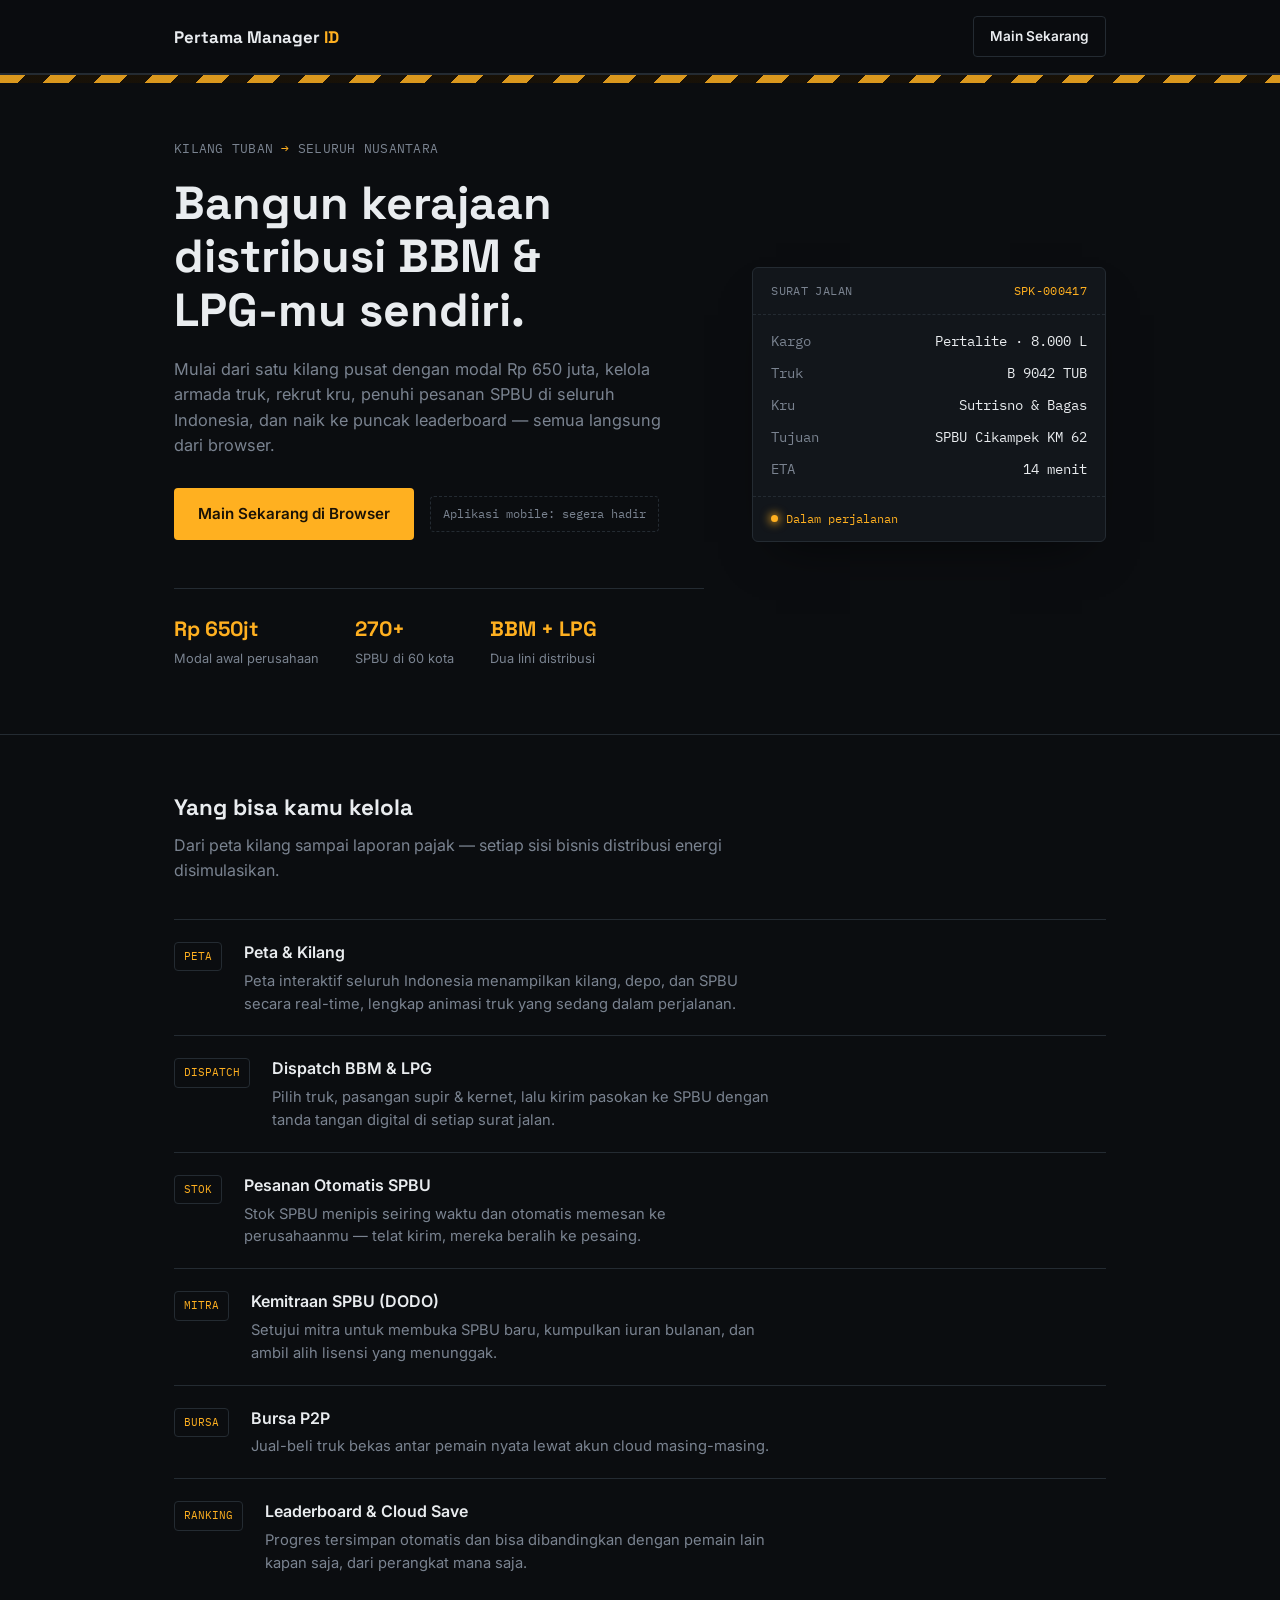
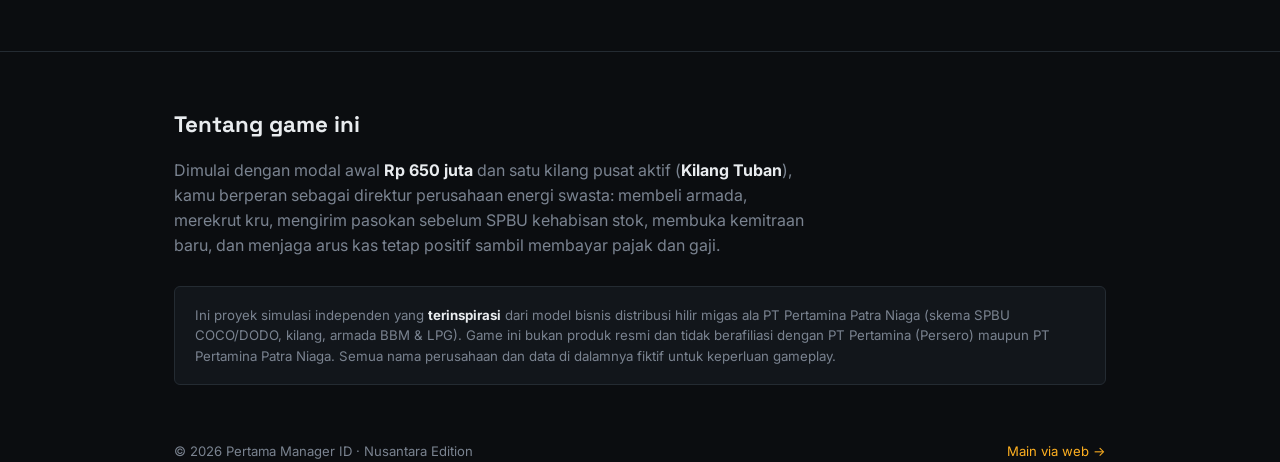
==== index.html @ 7666eee9 "Add files via upload" ====
<!DOCTYPE html>
<html lang="id">
<head>
<meta charset="UTF-8">
<meta name="viewport" content="width=device-width, initial-scale=1.0">
<title>Pertama Manager ID: Nusantara Edition</title>
<meta name="description" content="Game simulasi bisnis distribusi BBM & LPG berbasis web. Bangun kerajaan logistik energimu dari Kilang Tuban sampai ke pelosok Nusantara.">
<link rel="preconnect" href="https://fonts.googleapis.com">
<link rel="preconnect" href="https://fonts.gstatic.com" crossorigin>
<link href="https://fonts.googleapis.com/css2?family=Space+Grotesk:wght@600;700&family=IBM+Plex+Mono:wght@500;600&family=Inter:wght@400;500;600&display=swap" rel="stylesheet">
<link rel="stylesheet" href="style.css">
</head>
<body>

<header>
  <div class="navbar wrap">
    <div class="brand">Pertama Manager <span>ID</span></div>
    <a class="nav-cta" href="https://fastxgaming.github.io/studio-game/" target="_blank" rel="noopener">Main Sekarang</a>
  </div>
</header>

<section class="hero">
  <div class="hazard-strip" aria-hidden="true"></div>
  <div class="wrap hero-grid">
    <div class="hero-copy">
      <p class="route-code">KILANG TUBAN <span>&rarr;</span> SELURUH NUSANTARA</p>
      <h1>Bangun kerajaan distribusi BBM &amp; LPG-mu sendiri.</h1>
      <p class="lede">Mulai dari satu kilang pusat dengan modal Rp 650 juta, kelola armada truk, rekrut kru, penuhi pesanan SPBU di seluruh Indonesia, dan naik ke puncak leaderboard — semua langsung dari browser.</p>
      <div class="cta-row">
        <a class="btn-play" href="https://fastxgaming.github.io/studio-game/" target="_blank" rel="noopener">Main Sekarang di Browser</a>
        <span class="pill">Aplikasi mobile: segera hadir</span>
      </div>
      <div class="stat-row">
        <div class="stat"><b>Rp 650jt</b><span>Modal awal perusahaan</span></div>
        <div class="stat"><b>270+</b><span>SPBU di 60 kota</span></div>
        <div class="stat"><b>BBM + LPG</b><span>Dua lini distribusi</span></div>
      </div>
    </div>

    <div class="waybill" role="img" aria-label="Contoh surat jalan pengiriman dalam game">
      <div class="waybill-head">
        <span>SURAT JALAN</span>
        <span id="spk">SPK-000417</span>
      </div>
      <dl class="waybill-body">
        <div><dt>Kargo</dt><dd>Pertalite &middot; 8.000 L</dd></div>
        <div><dt>Truk</dt><dd>B 9042 TUB</dd></div>
        <div><dt>Kru</dt><dd>Sutrisno &amp; Bagas</dd></div>
        <div><dt>Tujuan</dt><dd>SPBU Cikampek KM 62</dd></div>
        <div><dt>ETA</dt><dd id="eta">14 menit</dd></div>
      </dl>
      <div class="waybill-status">
        <span class="dot"></span> Dalam perjalanan
      </div>
    </div>
  </div>
</section>

<section id="fitur">
  <div class="wrap">
    <h2>Yang bisa kamu kelola</h2>
    <p class="section-lede">Dari peta kilang sampai laporan pajak — setiap sisi bisnis distribusi energi disimulasikan.</p>

    <div class="feature">
      <span class="tag">PETA</span>
      <div><h3>Peta &amp; Kilang</h3><p>Peta interaktif seluruh Indonesia menampilkan kilang, depo, dan SPBU secara real-time, lengkap animasi truk yang sedang dalam perjalanan.</p></div>
    </div>
    <div class="feature">
      <span class="tag">DISPATCH</span>
      <div><h3>Dispatch BBM &amp; LPG</h3><p>Pilih truk, pasangan supir &amp; kernet, lalu kirim pasokan ke SPBU dengan tanda tangan digital di setiap surat jalan.</p></div>
    </div>
    <div class="feature">
      <span class="tag">STOK</span>
      <div><h3>Pesanan Otomatis SPBU</h3><p>Stok SPBU menipis seiring waktu dan otomatis memesan ke perusahaanmu — telat kirim, mereka beralih ke pesaing.</p></div>
    </div>
    <div class="feature">
      <span class="tag">MITRA</span>
      <div><h3>Kemitraan SPBU (DODO)</h3><p>Setujui mitra untuk membuka SPBU baru, kumpulkan iuran bulanan, dan ambil alih lisensi yang menunggak.</p></div>
    </div>
    <div class="feature">
      <span class="tag">BURSA</span>
      <div><h3>Bursa P2P</h3><p>Jual-beli truk bekas antar pemain nyata lewat akun cloud masing-masing.</p></div>
    </div>
    <div class="feature">
      <span class="tag">RANKING</span>
      <div><h3>Leaderboard &amp; Cloud Save</h3><p>Progres tersimpan otomatis dan bisa dibandingkan dengan pemain lain kapan saja, dari perangkat mana saja.</p></div>
    </div>
  </div>
</section>

<section class="about">
  <div class="wrap">
    <h2>Tentang game ini</h2>
    <p>Dimulai dengan modal awal <strong>Rp 650 juta</strong> dan satu kilang pusat aktif (<strong>Kilang Tuban</strong>), kamu berperan sebagai direktur perusahaan energi swasta: membeli armada, merekrut kru, mengirim pasokan sebelum SPBU kehabisan stok, membuka kemitraan baru, dan menjaga arus kas tetap positif sambil membayar pajak dan gaji.</p>
    <div class="disclaimer">
      <span>Ini proyek simulasi independen yang <strong>terinspirasi</strong> dari model bisnis distribusi hilir migas ala PT Pertamina Patra Niaga (skema SPBU COCO/DODO, kilang, armada BBM &amp; LPG). Game ini bukan produk resmi dan tidak berafiliasi dengan PT Pertamina (Persero) maupun PT Pertamina Patra Niaga. Semua nama perusahaan dan data di dalamnya fiktif untuk keperluan gameplay.</span>
    </div>
  </div>
</section>

<footer class="wrap">
  <span>&copy; <span id="y"></span> Pertama Manager ID &middot; Nusantara Edition</span>
  <a href="https://fastxgaming.github.io/studio-game/" target="_blank" rel="noopener">Main via web &rarr;</a>
</footer>

<script src="script.js"></script>
</body>
</html>
---- style.css ----
:root{
  --bg:#0B0D10;
  --panel:#12161B;
  --line:#242B32;
  --amber:#FFB020;
  --ink:#E9ECEF;
  --muted:#7A8390;
  --mono:'IBM Plex Mono', monospace;
  --display:'Space Grotesk', sans-serif;
  --body:'Inter', sans-serif;
}
*{box-sizing:border-box}
html{scroll-behavior:smooth}
body{
  margin:0; background:var(--bg); color:var(--ink);
  font-family:var(--body); line-height:1.55;
  -webkit-font-smoothing:antialiased;
}
h1,h2,.brand{font-family:var(--display); font-weight:700}
a{color:inherit}
.wrap{max-width:980px; margin:0 auto; padding:0 24px}
:focus-visible{outline:2px solid var(--amber); outline-offset:2px}

/* ===== Nav ===== */
header{position:sticky; top:0; z-index:10; background:rgba(11,13,16,.9); backdrop-filter:blur(8px); border-bottom:1px solid var(--line)}
.navbar{display:flex; align-items:center; justify-content:space-between; padding:16px 24px}
.brand{font-size:1.05rem}
.brand span{color:var(--amber)}
.nav-cta{font-size:.85rem; font-weight:600; padding:9px 16px; border:1px solid var(--line); border-radius:4px; text-decoration:none; transition:border-color .15s}
.nav-cta:hover{border-color:var(--amber)}

/* ===== Hero ===== */
.hero{position:relative; padding:0 0 64px; overflow:hidden}
.hazard-strip{
  height:8px; width:100%;
  background:repeating-linear-gradient(135deg, var(--amber) 0 18px, #1a1206 18px 36px);
  opacity:.85;
}
.hero-grid{
  display:grid; grid-template-columns:1.2fr .8fr; gap:48px;
  align-items:center; padding-top:56px;
}
.route-code{
  font-family:var(--mono); font-size:.8rem; letter-spacing:.02em;
  color:var(--muted); margin:0 0 18px;
}
.route-code span{color:var(--amber)}
h1{font-size:clamp(2rem,4.2vw,2.9rem); line-height:1.15; margin:0 0 20px; max-width:15ch}
.lede{color:var(--muted); font-size:1.02rem; max-width:52ch; margin:0 0 30px}
.cta-row{display:flex; flex-wrap:wrap; align-items:center; gap:16px; margin-bottom:48px}
.btn-play{
  display:inline-flex; align-items:center; background:var(--amber); color:#1a1206;
  font-weight:600; font-size:.95rem; padding:14px 24px; border-radius:4px; text-decoration:none;
  transition:transform .15s;
}
.btn-play:hover{transform:translateY(-2px)}
.pill{
  font-family:var(--mono); font-size:.75rem; color:var(--muted);
  border:1px dashed var(--line); border-radius:4px; padding:8px 12px;
}
.stat-row{display:flex; gap:36px; flex-wrap:wrap; border-top:1px solid var(--line); padding-top:24px}
.stat b{display:block; font-family:var(--display); font-size:1.3rem; color:var(--amber)}
.stat span{color:var(--muted); font-size:.8rem}

/* Waybill card — the hero's one bold element */
.waybill{
  background:var(--panel); border:1px solid var(--line); border-radius:6px;
  font-family:var(--mono); font-size:.85rem;
  box-shadow:0 24px 48px -24px rgba(0,0,0,.6);
}
.waybill-head{
  display:flex; justify-content:space-between; align-items:center;
  padding:14px 18px; border-bottom:1px dashed var(--line);
  color:var(--muted); font-size:.72rem; letter-spacing:.03em;
}
.waybill-head #spk{color:var(--amber)}
.waybill-body{margin:0; padding:16px 18px; display:flex; flex-direction:column; gap:11px}
.waybill-body div{display:flex; justify-content:space-between; gap:12px}
.waybill-body dt{color:var(--muted); margin:0}
.waybill-body dd{margin:0; text-align:right}
.waybill-status{
  display:flex; align-items:center; gap:8px; padding:12px 18px;
  border-top:1px dashed var(--line); font-size:.78rem; color:var(--amber);
}
.dot{width:7px; height:7px; border-radius:50%; background:var(--amber); box-shadow:0 0 8px 2px rgba(255,176,32,.7); animation:pulse 1.8s ease-in-out infinite}
@keyframes pulse{50%{opacity:.35}}
@media (prefers-reduced-motion: reduce){ .dot{animation:none} }

@media (max-width:760px){
  .hero-grid{grid-template-columns:1fr; padding-top:40px}
}

/* ===== Sections ===== */
section{padding:56px 0; border-top:1px solid var(--line)}
h2{font-size:1.4rem; margin:0 0 8px}
.section-lede{color:var(--muted); margin:0 0 36px; max-width:58ch}

.feature{display:flex; gap:22px; align-items:flex-start; padding:20px 0; border-top:1px solid var(--line)}
.feature:first-child{border-top:none}
.tag{
  font-family:var(--mono); font-size:.7rem; color:var(--amber);
  border:1px solid var(--line); border-radius:4px; padding:5px 9px;
  flex-shrink:0; margin-top:2px; white-space:nowrap;
}
.feature h3{margin:0 0 5px; font-size:1rem; font-weight:600}
.feature p{margin:0; color:var(--muted); font-size:.92rem; max-width:58ch}

.about p{color:var(--muted); max-width:64ch}
.about strong{color:var(--ink)}
.disclaimer{
  background:var(--panel); border:1px solid var(--line); border-radius:6px;
  padding:18px 20px; font-size:.83rem; color:var(--muted); margin-top:28px;
}
.disclaimer strong{color:var(--ink)}

footer{padding:32px 0 48px; color:var(--muted); font-size:.82rem; display:flex; justify-content:space-between; flex-wrap:wrap; gap:12px}
footer a{color:var(--amber); text-decoration:none}
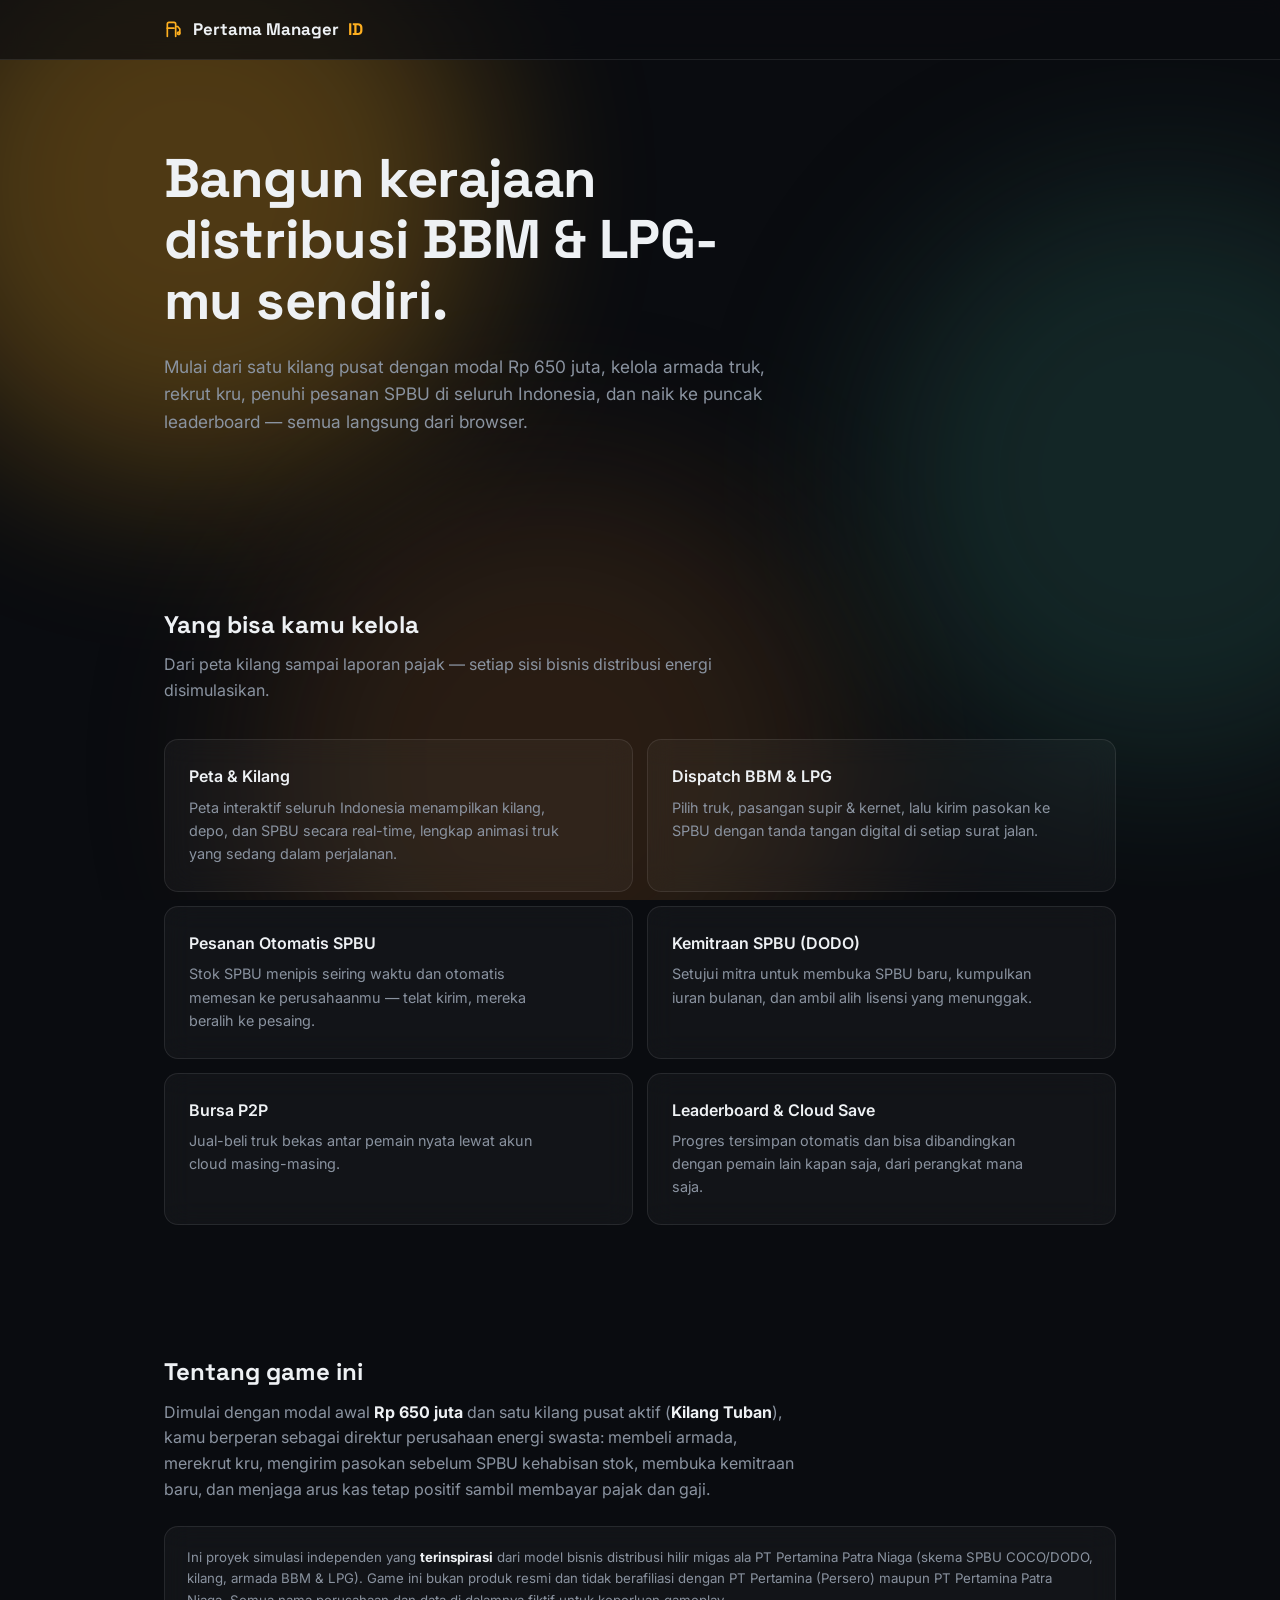
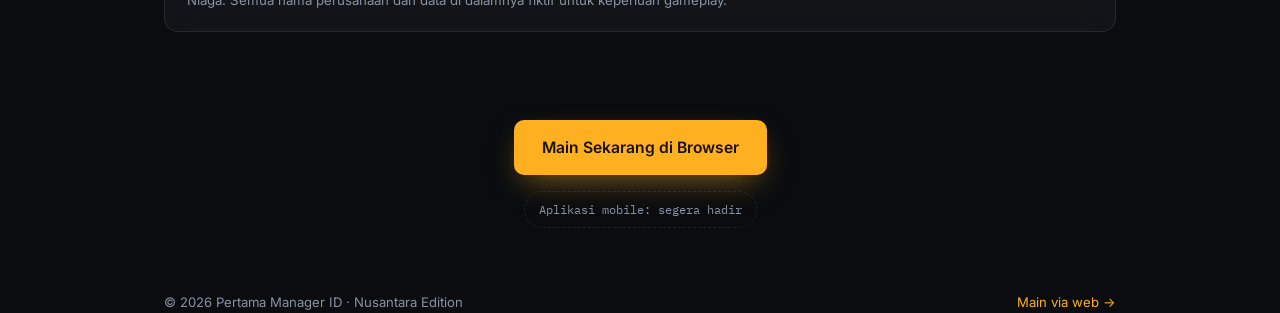
==== commit 2e61d7fd: "Add files via upload" ====
--- a/index.html
+++ b/index.html
@@ -12,89 +12,72 @@
 </head>
 <body>
 
+<div class="aurora" aria-hidden="true"><span></span><span></span><span></span></div>
+
 <header>
   <div class="navbar wrap">
-    <div class="brand">Pertama Manager <span>ID</span></div>
-    <a class="nav-cta" href="https://fastxgaming.github.io/studio-game/" target="_blank" rel="noopener">Main Sekarang</a>
+    <div class="brand">
+      <svg width="20" height="20" viewBox="0 0 24 24" fill="none" stroke="currentColor" stroke-width="2" stroke-linecap="round"><path d="M4 21V6a2 2 0 0 1 2-2h6a2 2 0 0 1 2 2v15"/><path d="M4 11h8"/><path d="M14 9h2.5L19 12v5a1.5 1.5 0 0 1-1.5 1.5H18"/><circle cx="17.5" cy="17" r="1.4"/></svg>
+      Pertama Manager <span>ID</span>
+    </div>
   </div>
 </header>
 
 <section class="hero">
-  <div class="hazard-strip" aria-hidden="true"></div>
-  <div class="wrap hero-grid">
-    <div class="hero-copy">
-      <p class="route-code">KILANG TUBAN <span>&rarr;</span> SELURUH NUSANTARA</p>
-      <h1>Bangun kerajaan distribusi BBM &amp; LPG-mu sendiri.</h1>
-      <p class="lede">Mulai dari satu kilang pusat dengan modal Rp 650 juta, kelola armada truk, rekrut kru, penuhi pesanan SPBU di seluruh Indonesia, dan naik ke puncak leaderboard — semua langsung dari browser.</p>
-      <div class="cta-row">
-        <a class="btn-play" href="https://fastxgaming.github.io/studio-game/" target="_blank" rel="noopener">Main Sekarang di Browser</a>
-        <span class="pill">Aplikasi mobile: segera hadir</span>
-      </div>
-      <div class="stat-row">
-        <div class="stat"><b>Rp 650jt</b><span>Modal awal perusahaan</span></div>
-        <div class="stat"><b>270+</b><span>SPBU di 60 kota</span></div>
-        <div class="stat"><b>BBM + LPG</b><span>Dua lini distribusi</span></div>
-      </div>
-    </div>
-
-    <div class="waybill" role="img" aria-label="Contoh surat jalan pengiriman dalam game">
-      <div class="waybill-head">
-        <span>SURAT JALAN</span>
-        <span id="spk">SPK-000417</span>
-      </div>
-      <dl class="waybill-body">
-        <div><dt>Kargo</dt><dd>Pertalite &middot; 8.000 L</dd></div>
-        <div><dt>Truk</dt><dd>B 9042 TUB</dd></div>
-        <div><dt>Kru</dt><dd>Sutrisno &amp; Bagas</dd></div>
-        <div><dt>Tujuan</dt><dd>SPBU Cikampek KM 62</dd></div>
-        <div><dt>ETA</dt><dd id="eta">14 menit</dd></div>
-      </dl>
-      <div class="waybill-status">
-        <span class="dot"></span> Dalam perjalanan
-      </div>
-    </div>
+  <div class="wrap hero-inner">
+    <h1 class="fade-up d1">Bangun kerajaan distribusi BBM &amp; LPG-mu sendiri.</h1>
+    <p class="lede fade-up d2">Mulai dari satu kilang pusat dengan modal Rp 650 juta, kelola armada truk, rekrut kru, penuhi pesanan SPBU di seluruh Indonesia, dan naik ke puncak leaderboard — semua langsung dari browser.</p>
   </div>
 </section>
 
 <section id="fitur">
   <div class="wrap">
-    <h2>Yang bisa kamu kelola</h2>
-    <p class="section-lede">Dari peta kilang sampai laporan pajak — setiap sisi bisnis distribusi energi disimulasikan.</p>
+    <h2 class="reveal">Yang bisa kamu kelola</h2>
+    <p class="section-lede reveal">Dari peta kilang sampai laporan pajak — setiap sisi bisnis distribusi energi disimulasikan.</p>
 
-    <div class="feature">
-      <span class="tag">PETA</span>
-      <div><h3>Peta &amp; Kilang</h3><p>Peta interaktif seluruh Indonesia menampilkan kilang, depo, dan SPBU secara real-time, lengkap animasi truk yang sedang dalam perjalanan.</p></div>
-    </div>
-    <div class="feature">
-      <span class="tag">DISPATCH</span>
-      <div><h3>Dispatch BBM &amp; LPG</h3><p>Pilih truk, pasangan supir &amp; kernet, lalu kirim pasokan ke SPBU dengan tanda tangan digital di setiap surat jalan.</p></div>
-    </div>
-    <div class="feature">
-      <span class="tag">STOK</span>
-      <div><h3>Pesanan Otomatis SPBU</h3><p>Stok SPBU menipis seiring waktu dan otomatis memesan ke perusahaanmu — telat kirim, mereka beralih ke pesaing.</p></div>
-    </div>
-    <div class="feature">
-      <span class="tag">MITRA</span>
-      <div><h3>Kemitraan SPBU (DODO)</h3><p>Setujui mitra untuk membuka SPBU baru, kumpulkan iuran bulanan, dan ambil alih lisensi yang menunggak.</p></div>
-    </div>
-    <div class="feature">
-      <span class="tag">BURSA</span>
-      <div><h3>Bursa P2P</h3><p>Jual-beli truk bekas antar pemain nyata lewat akun cloud masing-masing.</p></div>
-    </div>
-    <div class="feature">
-      <span class="tag">RANKING</span>
-      <div><h3>Leaderboard &amp; Cloud Save</h3><p>Progres tersimpan otomatis dan bisa dibandingkan dengan pemain lain kapan saja, dari perangkat mana saja.</p></div>
+    <div class="feature-grid">
+      <div class="feature-card glass reveal">
+        <h3>Peta &amp; Kilang</h3>
+        <p>Peta interaktif seluruh Indonesia menampilkan kilang, depo, dan SPBU secara real-time, lengkap animasi truk yang sedang dalam perjalanan.</p>
+      </div>
+      <div class="feature-card glass reveal">
+        <h3>Dispatch BBM &amp; LPG</h3>
+        <p>Pilih truk, pasangan supir &amp; kernet, lalu kirim pasokan ke SPBU dengan tanda tangan digital di setiap surat jalan.</p>
+      </div>
+      <div class="feature-card glass reveal">
+        <h3>Pesanan Otomatis SPBU</h3>
+        <p>Stok SPBU menipis seiring waktu dan otomatis memesan ke perusahaanmu — telat kirim, mereka beralih ke pesaing.</p>
+      </div>
+      <div class="feature-card glass reveal">
+        <h3>Kemitraan SPBU (DODO)</h3>
+        <p>Setujui mitra untuk membuka SPBU baru, kumpulkan iuran bulanan, dan ambil alih lisensi yang menunggak.</p>
+      </div>
+      <div class="feature-card glass reveal">
+        <h3>Bursa P2P</h3>
+        <p>Jual-beli truk bekas antar pemain nyata lewat akun cloud masing-masing.</p>
+      </div>
+      <div class="feature-card glass reveal">
+        <h3>Leaderboard &amp; Cloud Save</h3>
+        <p>Progres tersimpan otomatis dan bisa dibandingkan dengan pemain lain kapan saja, dari perangkat mana saja.</p>
+      </div>
     </div>
   </div>
 </section>
 
 <section class="about">
   <div class="wrap">
-    <h2>Tentang game ini</h2>
-    <p>Dimulai dengan modal awal <strong>Rp 650 juta</strong> dan satu kilang pusat aktif (<strong>Kilang Tuban</strong>), kamu berperan sebagai direktur perusahaan energi swasta: membeli armada, merekrut kru, mengirim pasokan sebelum SPBU kehabisan stok, membuka kemitraan baru, dan menjaga arus kas tetap positif sambil membayar pajak dan gaji.</p>
-    <div class="disclaimer">
+    <h2 class="reveal">Tentang game ini</h2>
+    <p class="reveal">Dimulai dengan modal awal <strong>Rp 650 juta</strong> dan satu kilang pusat aktif (<strong>Kilang Tuban</strong>), kamu berperan sebagai direktur perusahaan energi swasta: membeli armada, merekrut kru, mengirim pasokan sebelum SPBU kehabisan stok, membuka kemitraan baru, dan menjaga arus kas tetap positif sambil membayar pajak dan gaji.</p>
+    <div class="disclaimer glass reveal">
       <span>Ini proyek simulasi independen yang <strong>terinspirasi</strong> dari model bisnis distribusi hilir migas ala PT Pertamina Patra Niaga (skema SPBU COCO/DODO, kilang, armada BBM &amp; LPG). Game ini bukan produk resmi dan tidak berafiliasi dengan PT Pertamina (Persero) maupun PT Pertamina Patra Niaga. Semua nama perusahaan dan data di dalamnya fiktif untuk keperluan gameplay.</span>
     </div>
+  </div>
+</section>
+
+<section class="cta-final">
+  <div class="wrap">
+    <a class="btn-play" href="https://fastxgaming.github.io/studio-game/" target="_blank" rel="noopener">Main Sekarang di Browser</a>
+    <span class="pill">Aplikasi mobile: segera hadir</span>
   </div>
 </section>
 
--- a/style.css
+++ b/style.css
@@ -1,10 +1,10 @@
 :root{
-  --bg:#0B0D10;
-  --panel:#12161B;
-  --line:#242B32;
+  --bg:#0A0C10;
+  --panel:rgba(255,255,255,.035);
+  --line:rgba(255,255,255,.09);
   --amber:#FFB020;
-  --ink:#E9ECEF;
-  --muted:#7A8390;
+  --ink:#EEF1F4;
+  --muted:#8A93A0;
   --mono:'IBM Plex Mono', monospace;
   --display:'Space Grotesk', sans-serif;
   --body:'Inter', sans-serif;
@@ -13,105 +13,90 @@
 html{scroll-behavior:smooth}
 body{
   margin:0; background:var(--bg); color:var(--ink);
-  font-family:var(--body); line-height:1.55;
+  font-family:var(--body); line-height:1.6;
   -webkit-font-smoothing:antialiased;
+  position:relative; overflow-x:hidden;
 }
 h1,h2,.brand{font-family:var(--display); font-weight:700}
 a{color:inherit}
-.wrap{max-width:980px; margin:0 auto; padding:0 24px}
+.wrap{max-width:1000px; margin:0 auto; padding:0 24px; position:relative; z-index:1}
 :focus-visible{outline:2px solid var(--amber); outline-offset:2px}
 
+/* ===== Animated aurora background ===== */
+.aurora{position:fixed; inset:0; z-index:0; overflow:hidden; pointer-events:none}
+.aurora span{
+  position:absolute; width:46vw; height:46vw; border-radius:50%; filter:blur(90px);
+  opacity:.28; animation:drift 22s ease-in-out infinite alternate;
+}
+.aurora span:nth-child(1){background:#FFB020; top:-12%; left:-8%}
+.aurora span:nth-child(2){background:#2E6E63; top:20%; right:-14%; animation-duration:28s; animation-delay:-6s}
+.aurora span:nth-child(3){background:#7A4A1E; bottom:-18%; left:20%; animation-duration:26s; animation-delay:-12s}
+@keyframes drift{
+  0%{transform:translate(0,0) scale(1)}
+  100%{transform:translate(6%,8%) scale(1.15)}
+}
+@media (prefers-reduced-motion: reduce){ .aurora span{animation:none} }
+
+/* ===== Glass surface ===== */
+.glass{
+  background:var(--panel); border:1px solid var(--line); border-radius:14px;
+  backdrop-filter:blur(14px); -webkit-backdrop-filter:blur(14px);
+}
+
 /* ===== Nav ===== */
-header{position:sticky; top:0; z-index:10; background:rgba(11,13,16,.9); backdrop-filter:blur(8px); border-bottom:1px solid var(--line)}
+header{position:sticky; top:0; z-index:10; background:rgba(10,12,16,.7); backdrop-filter:blur(10px); border-bottom:1px solid var(--line)}
 .navbar{display:flex; align-items:center; justify-content:space-between; padding:16px 24px}
-.brand{font-size:1.05rem}
+.brand{font-size:1.05rem; display:flex; align-items:center; gap:9px; color:var(--ink)}
+.brand svg{color:var(--amber)}
 .brand span{color:var(--amber)}
-.nav-cta{font-size:.85rem; font-weight:600; padding:9px 16px; border:1px solid var(--line); border-radius:4px; text-decoration:none; transition:border-color .15s}
-.nav-cta:hover{border-color:var(--amber)}
+
 
 /* ===== Hero ===== */
-.hero{position:relative; padding:0 0 64px; overflow:hidden}
-.hazard-strip{
-  height:8px; width:100%;
-  background:repeating-linear-gradient(135deg, var(--amber) 0 18px, #1a1206 18px 36px);
-  opacity:.85;
-}
-.hero-grid{
-  display:grid; grid-template-columns:1.2fr .8fr; gap:48px;
-  align-items:center; padding-top:56px;
-}
-.route-code{
-  font-family:var(--mono); font-size:.8rem; letter-spacing:.02em;
-  color:var(--muted); margin:0 0 18px;
-}
-.route-code span{color:var(--amber)}
-h1{font-size:clamp(2rem,4.2vw,2.9rem); line-height:1.15; margin:0 0 20px; max-width:15ch}
-.lede{color:var(--muted); font-size:1.02rem; max-width:52ch; margin:0 0 30px}
-.cta-row{display:flex; flex-wrap:wrap; align-items:center; gap:16px; margin-bottom:48px}
+.hero{padding:88px 0 72px; position:relative}
+.fade-up{opacity:0; transform:translateY(16px); animation:fadeUp .7s ease forwards}
+.d1{animation-delay:.02s} .d2{animation-delay:.12s} .d3{animation-delay:.22s} .d4{animation-delay:.32s} .d5{animation-delay:.42s}
+@keyframes fadeUp{to{opacity:1; transform:none}}
+@media (prefers-reduced-motion: reduce){ .fade-up{animation:none; opacity:1; transform:none} }
+
+h1{font-size:clamp(2.2rem,5vw,3.4rem); line-height:1.12; margin:0 0 22px; max-width:16ch; letter-spacing:-.01em}
+.lede{color:var(--muted); font-size:1.08rem; max-width:56ch; margin:0 0 34px}
+.cta-final{padding:24px 0 64px; text-align:center}
+.cta-final .wrap{display:flex; flex-direction:column; align-items:center; gap:16px}
 .btn-play{
   display:inline-flex; align-items:center; background:var(--amber); color:#1a1206;
-  font-weight:600; font-size:.95rem; padding:14px 24px; border-radius:4px; text-decoration:none;
-  transition:transform .15s;
+  font-weight:600; font-size:.98rem; padding:15px 28px; border-radius:10px; text-decoration:none;
+  box-shadow:0 12px 32px -10px rgba(255,176,32,.55);
+  transition:transform .15s, box-shadow .15s;
 }
-.btn-play:hover{transform:translateY(-2px)}
+.btn-play:hover{transform:translateY(-2px); box-shadow:0 16px 36px -8px rgba(255,176,32,.7)}
 .pill{
   font-family:var(--mono); font-size:.75rem; color:var(--muted);
-  border:1px dashed var(--line); border-radius:4px; padding:8px 12px;
-}
-.stat-row{display:flex; gap:36px; flex-wrap:wrap; border-top:1px solid var(--line); padding-top:24px}
-.stat b{display:block; font-family:var(--display); font-size:1.3rem; color:var(--amber)}
-.stat span{color:var(--muted); font-size:.8rem}
-
-/* Waybill card — the hero's one bold element */
-.waybill{
-  background:var(--panel); border:1px solid var(--line); border-radius:6px;
-  font-family:var(--mono); font-size:.85rem;
-  box-shadow:0 24px 48px -24px rgba(0,0,0,.6);
-}
-.waybill-head{
-  display:flex; justify-content:space-between; align-items:center;
-  padding:14px 18px; border-bottom:1px dashed var(--line);
-  color:var(--muted); font-size:.72rem; letter-spacing:.03em;
-}
-.waybill-head #spk{color:var(--amber)}
-.waybill-body{margin:0; padding:16px 18px; display:flex; flex-direction:column; gap:11px}
-.waybill-body div{display:flex; justify-content:space-between; gap:12px}
-.waybill-body dt{color:var(--muted); margin:0}
-.waybill-body dd{margin:0; text-align:right}
-.waybill-status{
-  display:flex; align-items:center; gap:8px; padding:12px 18px;
-  border-top:1px dashed var(--line); font-size:.78rem; color:var(--amber);
-}
-.dot{width:7px; height:7px; border-radius:50%; background:var(--amber); box-shadow:0 0 8px 2px rgba(255,176,32,.7); animation:pulse 1.8s ease-in-out infinite}
-@keyframes pulse{50%{opacity:.35}}
-@media (prefers-reduced-motion: reduce){ .dot{animation:none} }
-
-@media (max-width:760px){
-  .hero-grid{grid-template-columns:1fr; padding-top:40px}
+  border:1px dashed var(--line); border-radius:999px; padding:8px 14px;
 }
 
+
+
+/* ===== Scroll reveal ===== */
+.reveal{opacity:0; transform:translateY(18px); transition:opacity .6s ease, transform .6s ease}
+.reveal.in{opacity:1; transform:none}
+@media (prefers-reduced-motion: reduce){ .reveal{opacity:1; transform:none; transition:none} }
+
 /* ===== Sections ===== */
-section{padding:56px 0; border-top:1px solid var(--line)}
-h2{font-size:1.4rem; margin:0 0 8px}
+section{padding:64px 0; position:relative}
+h2{font-size:1.5rem; margin:0 0 8px}
 .section-lede{color:var(--muted); margin:0 0 36px; max-width:58ch}
 
-.feature{display:flex; gap:22px; align-items:flex-start; padding:20px 0; border-top:1px solid var(--line)}
-.feature:first-child{border-top:none}
-.tag{
-  font-family:var(--mono); font-size:.7rem; color:var(--amber);
-  border:1px solid var(--line); border-radius:4px; padding:5px 9px;
-  flex-shrink:0; margin-top:2px; white-space:nowrap;
-}
-.feature h3{margin:0 0 5px; font-size:1rem; font-weight:600}
-.feature p{margin:0; color:var(--muted); font-size:.92rem; max-width:58ch}
+.feature-grid{display:grid; grid-template-columns:repeat(2, 1fr); gap:14px}
+.feature-card{padding:24px 24px 26px; transition:transform .2s, border-color .2s}
+.feature-card:hover{transform:translateY(-3px); border-color:rgba(255,176,32,.35)}
+.feature-card h3{margin:0 0 6px; font-size:1rem; font-weight:600}
+.feature-card p{margin:0; color:var(--muted); font-size:.9rem; max-width:42ch}
+@media (max-width:700px){ .feature-grid{grid-template-columns:1fr} }
 
-.about p{color:var(--muted); max-width:64ch}
+.about p{color:var(--muted); max-width:64ch; margin:0 0 24px}
 .about strong{color:var(--ink)}
-.disclaimer{
-  background:var(--panel); border:1px solid var(--line); border-radius:6px;
-  padding:18px 20px; font-size:.83rem; color:var(--muted); margin-top:28px;
-}
+.disclaimer{padding:20px 22px; font-size:.83rem; color:var(--muted)}
 .disclaimer strong{color:var(--ink)}
 
-footer{padding:32px 0 48px; color:var(--muted); font-size:.82rem; display:flex; justify-content:space-between; flex-wrap:wrap; gap:12px}
+footer{padding:32px 0 48px; color:var(--muted); font-size:.82rem; display:flex; justify-content:space-between; flex-wrap:wrap; gap:12px; position:relative; z-index:1}
 footer a{color:var(--amber); text-decoration:none}
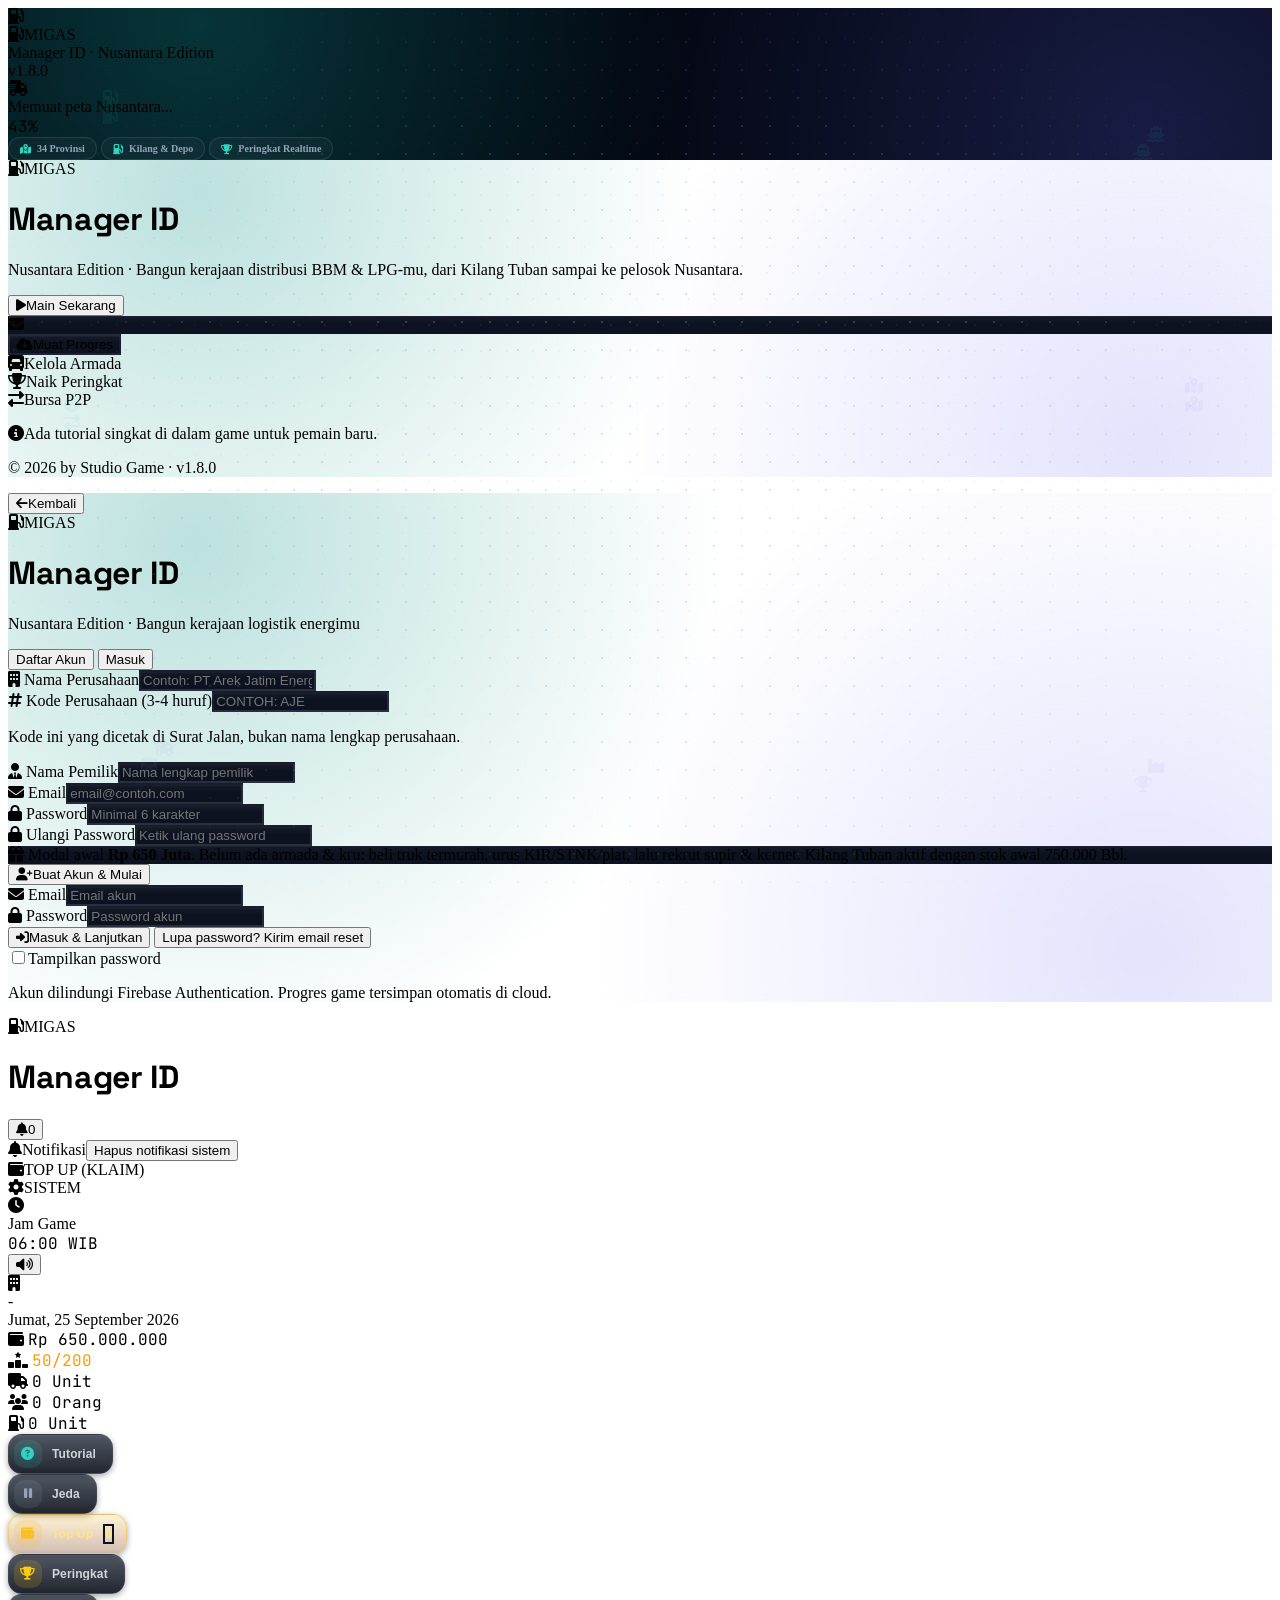
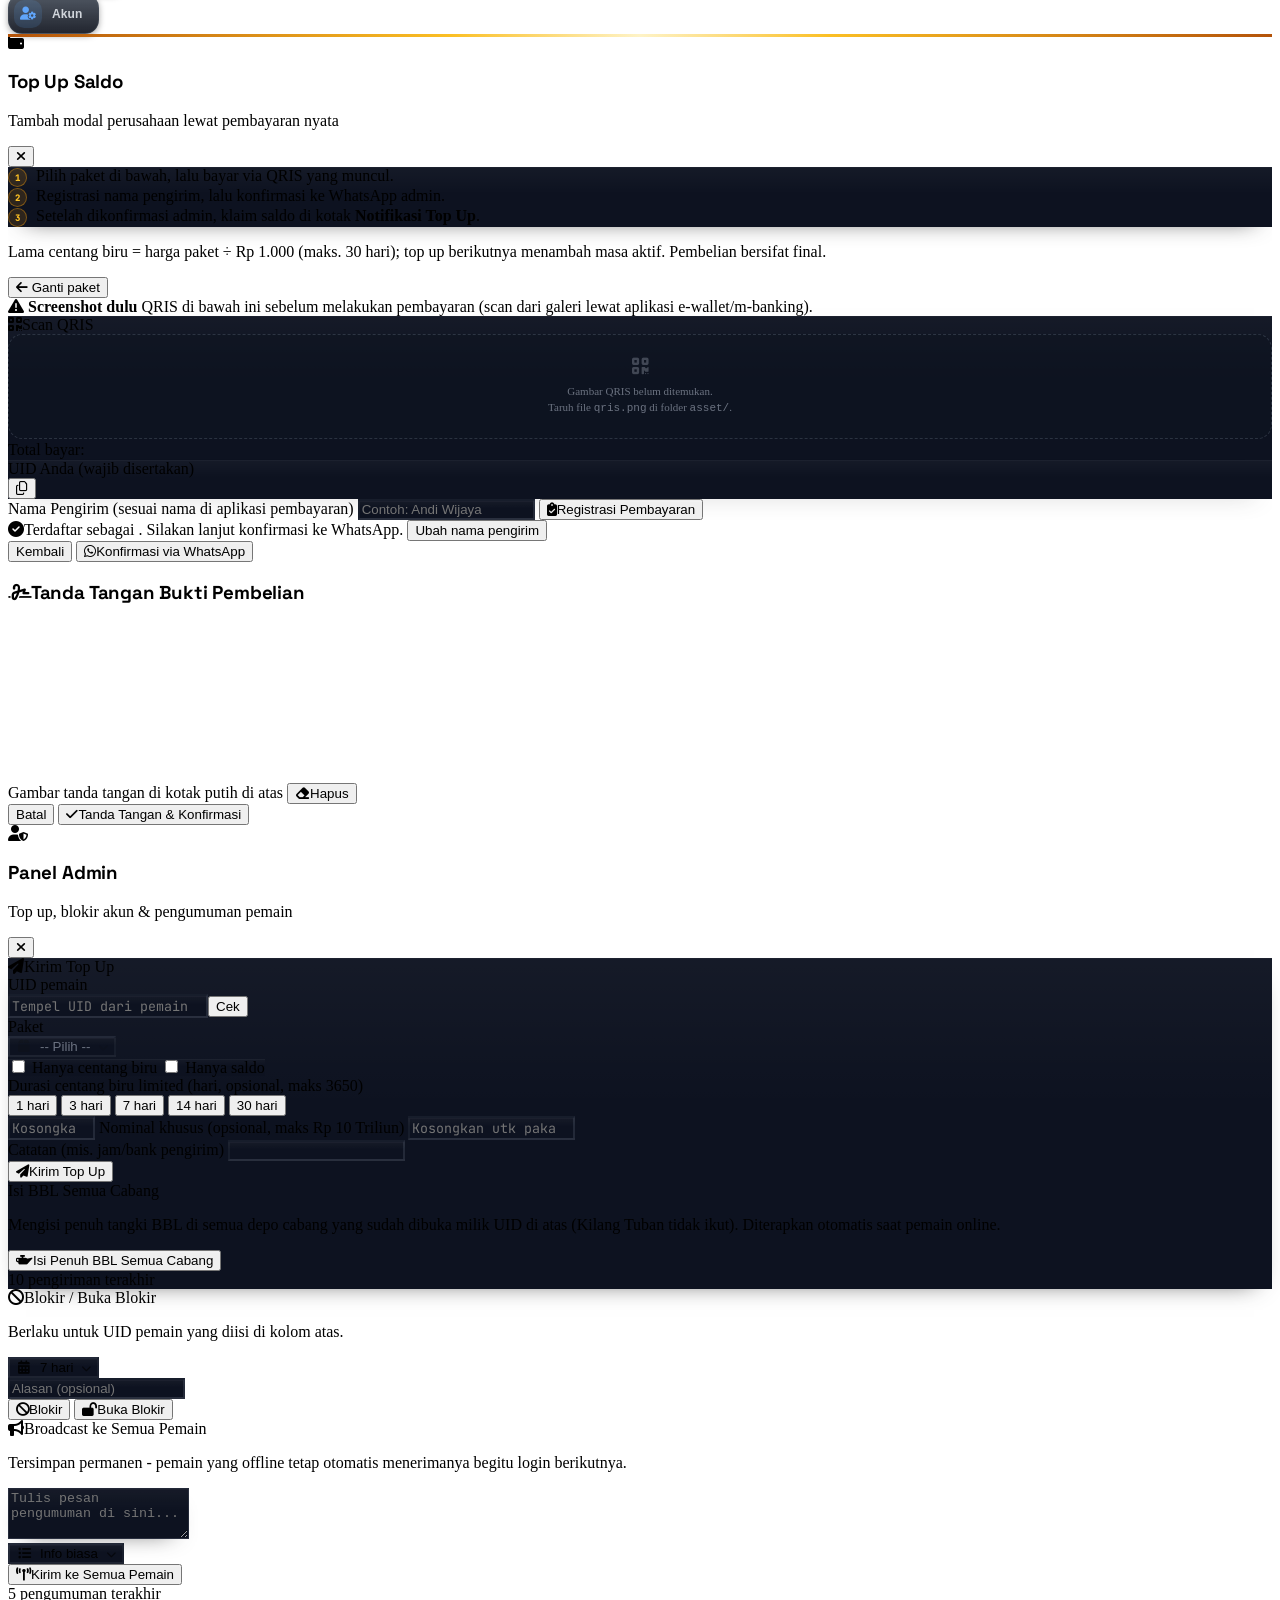
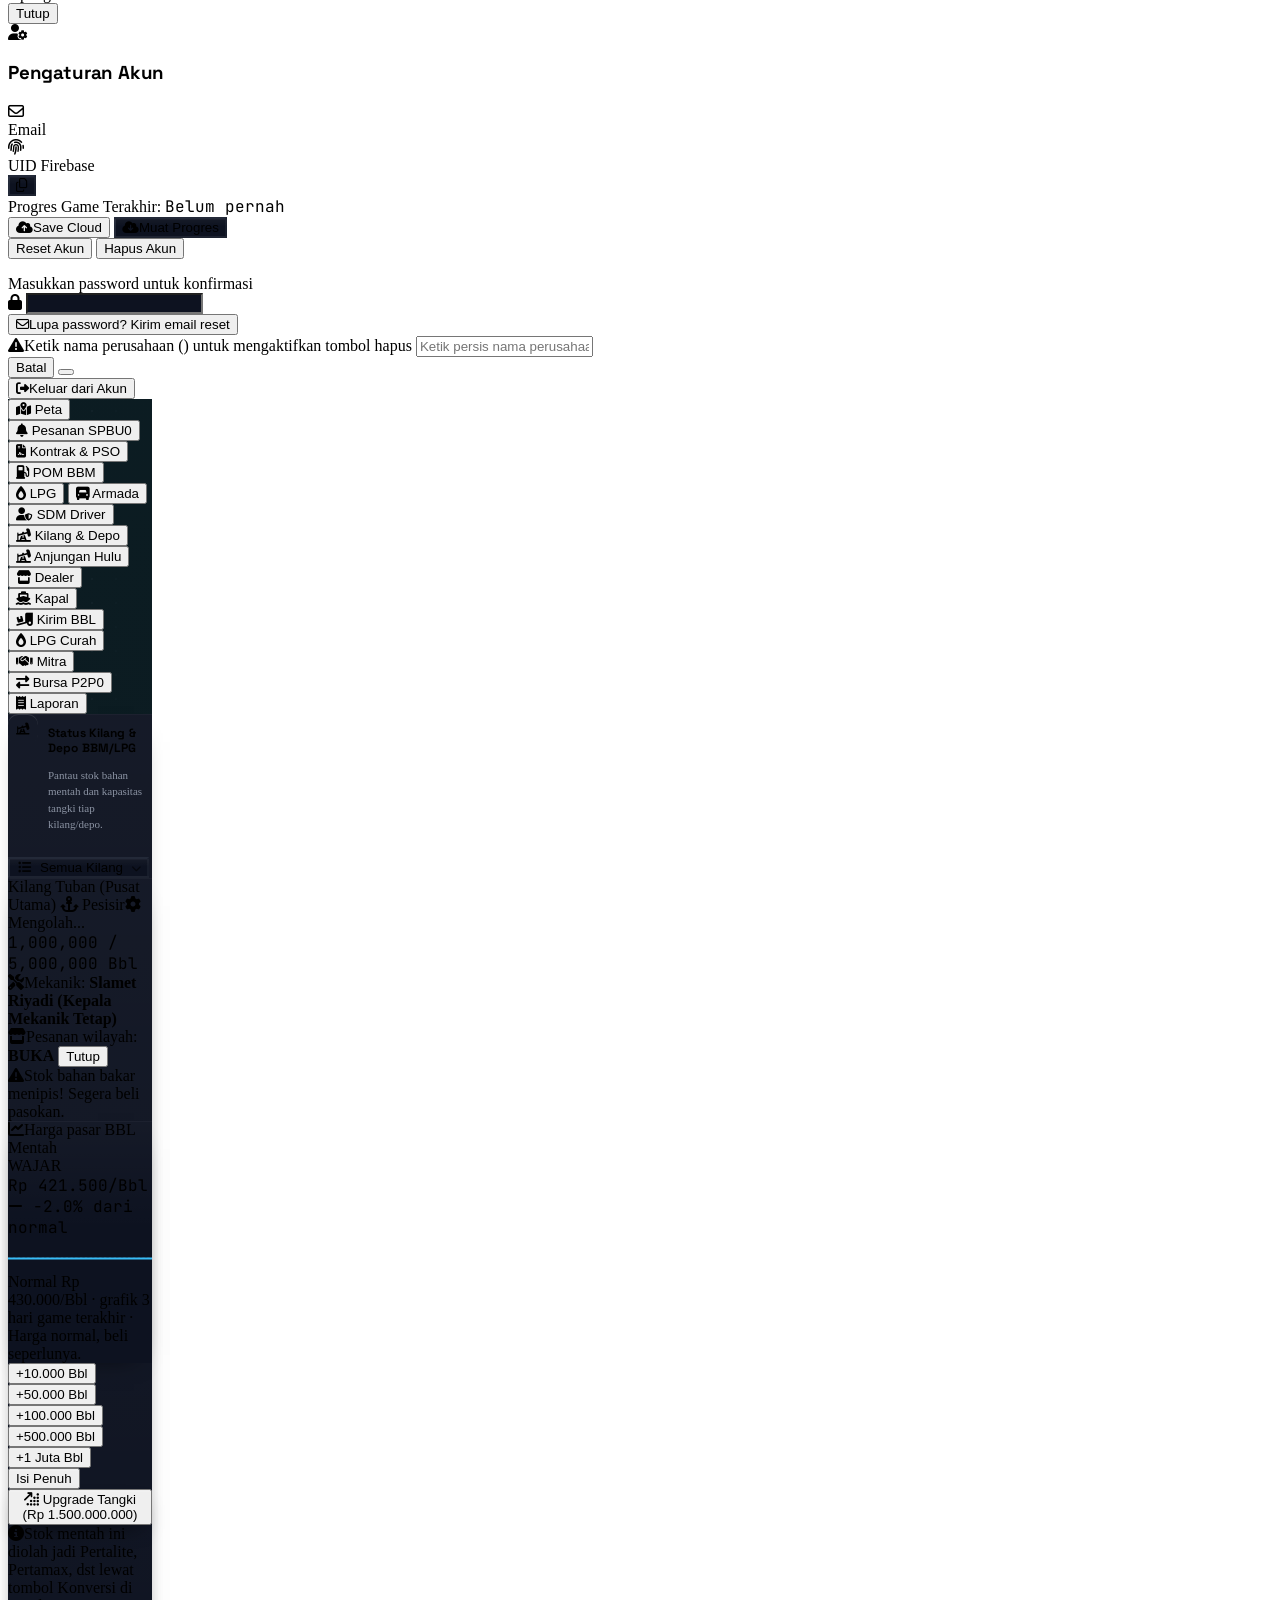
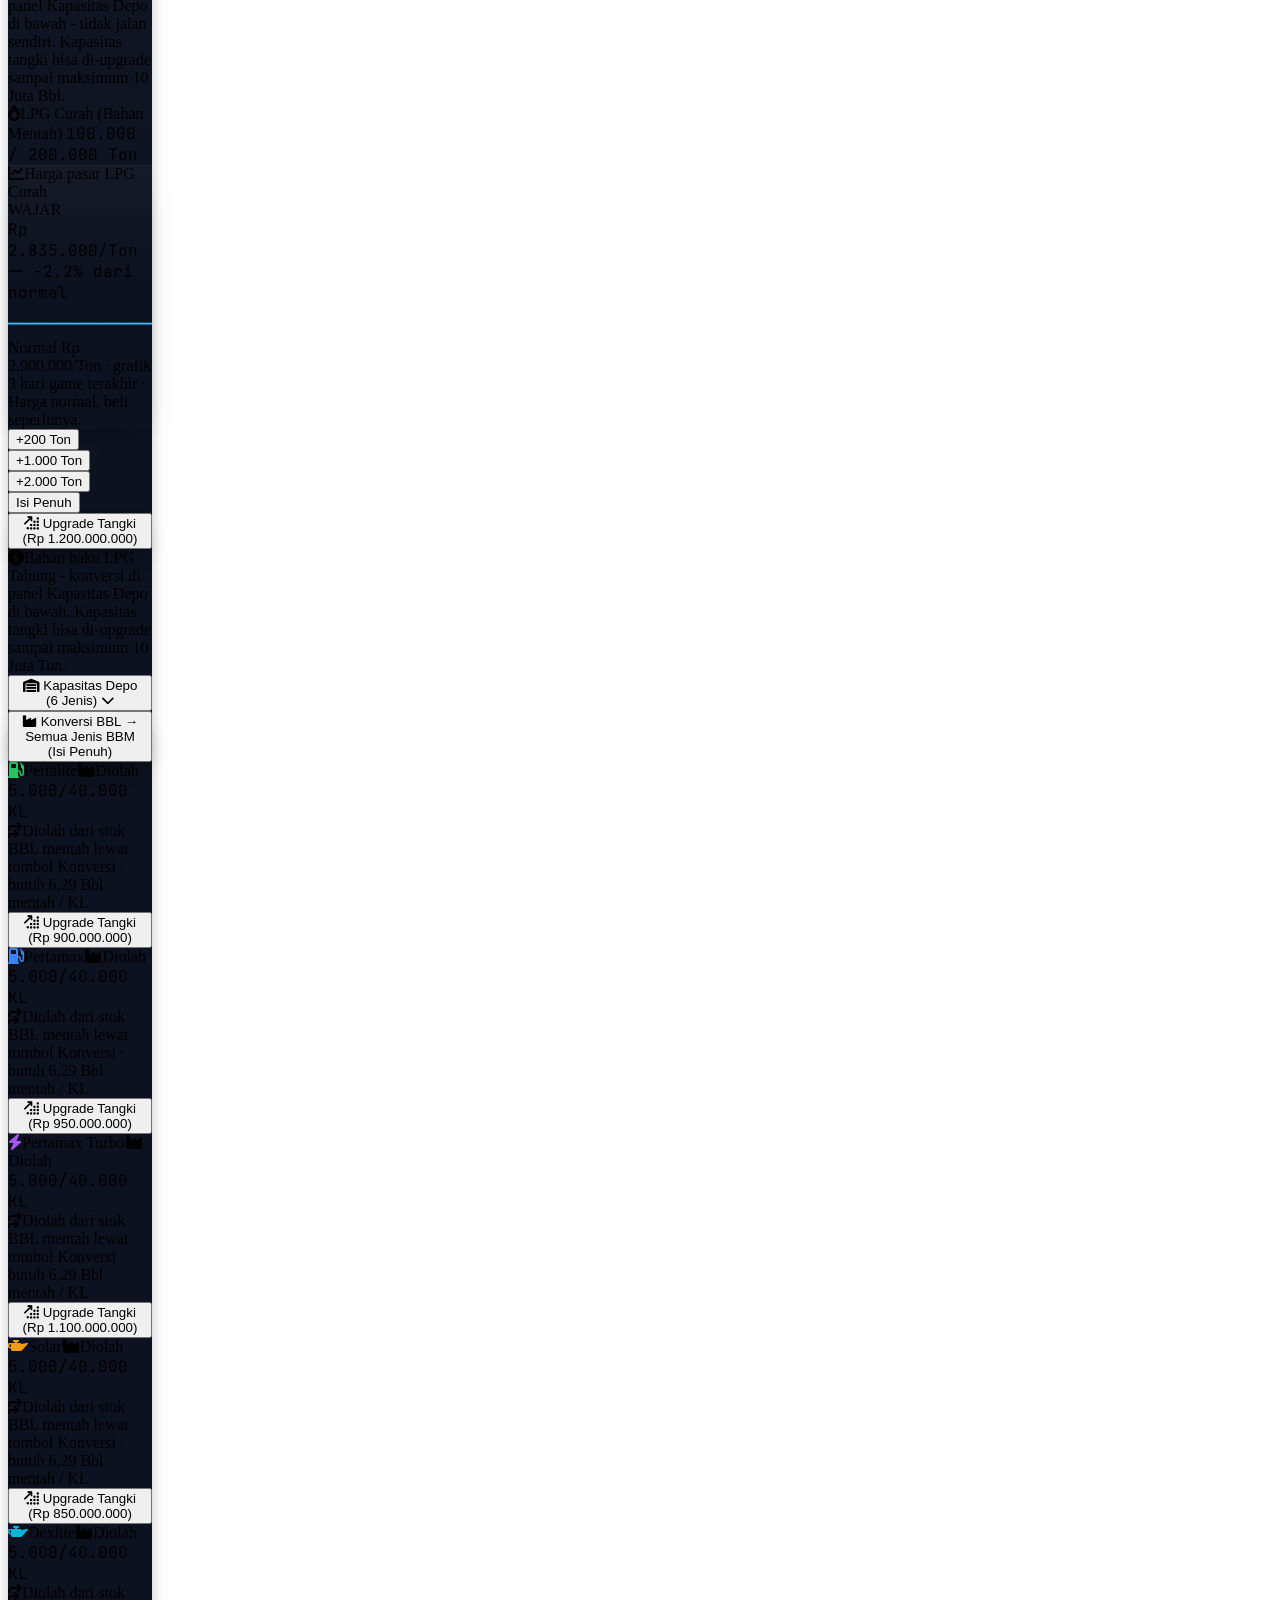
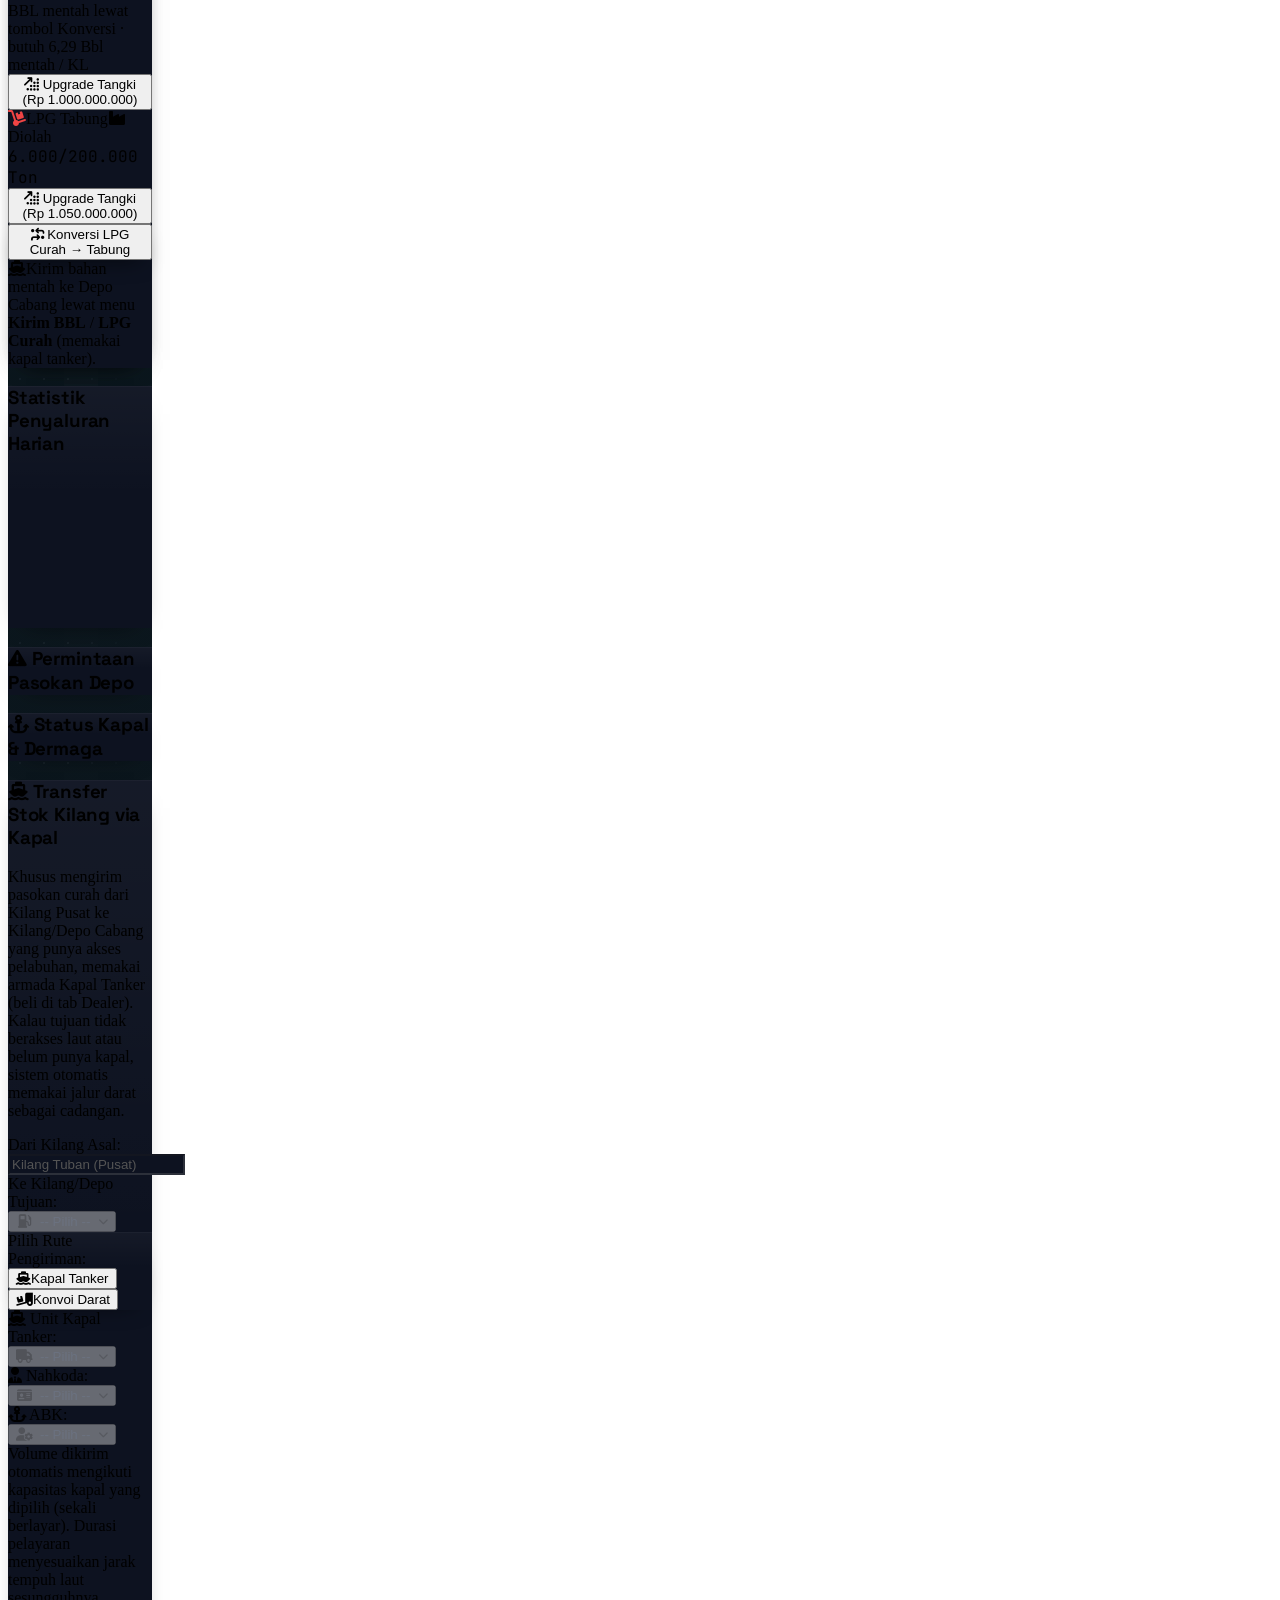
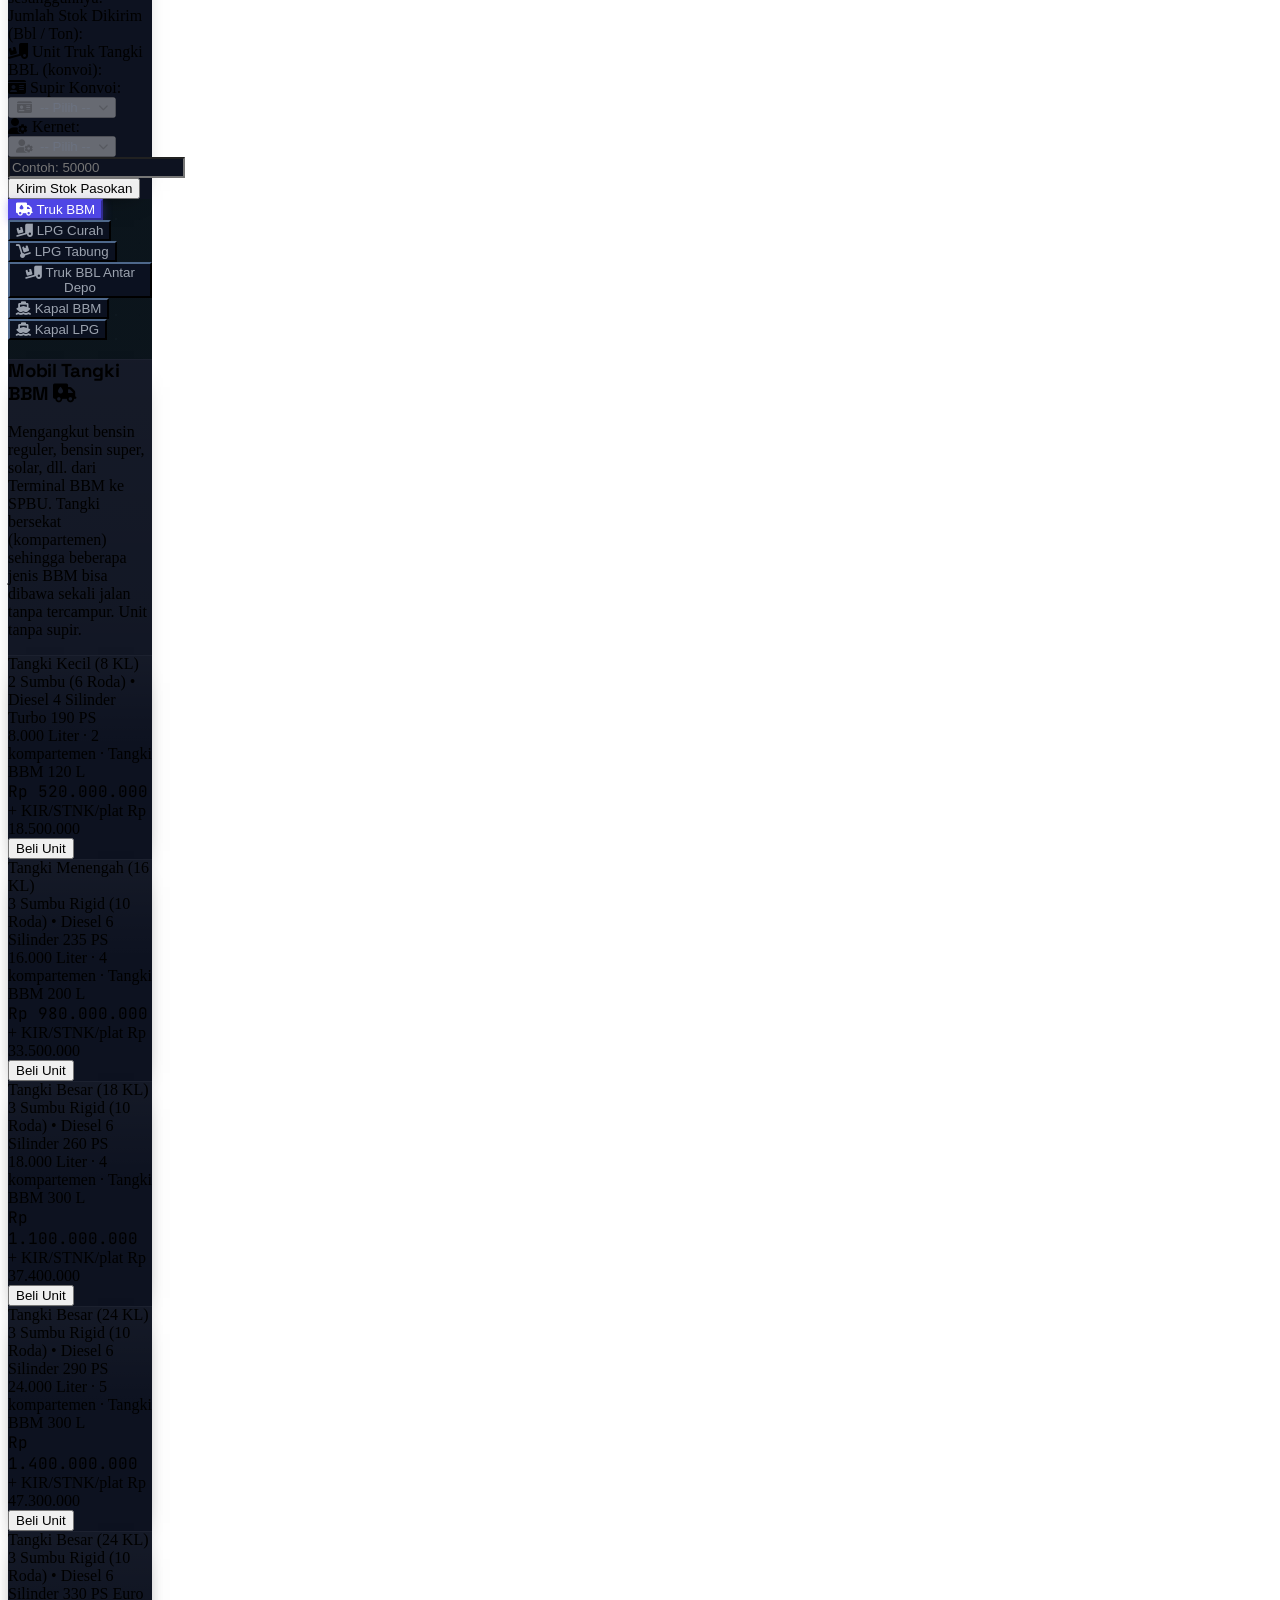
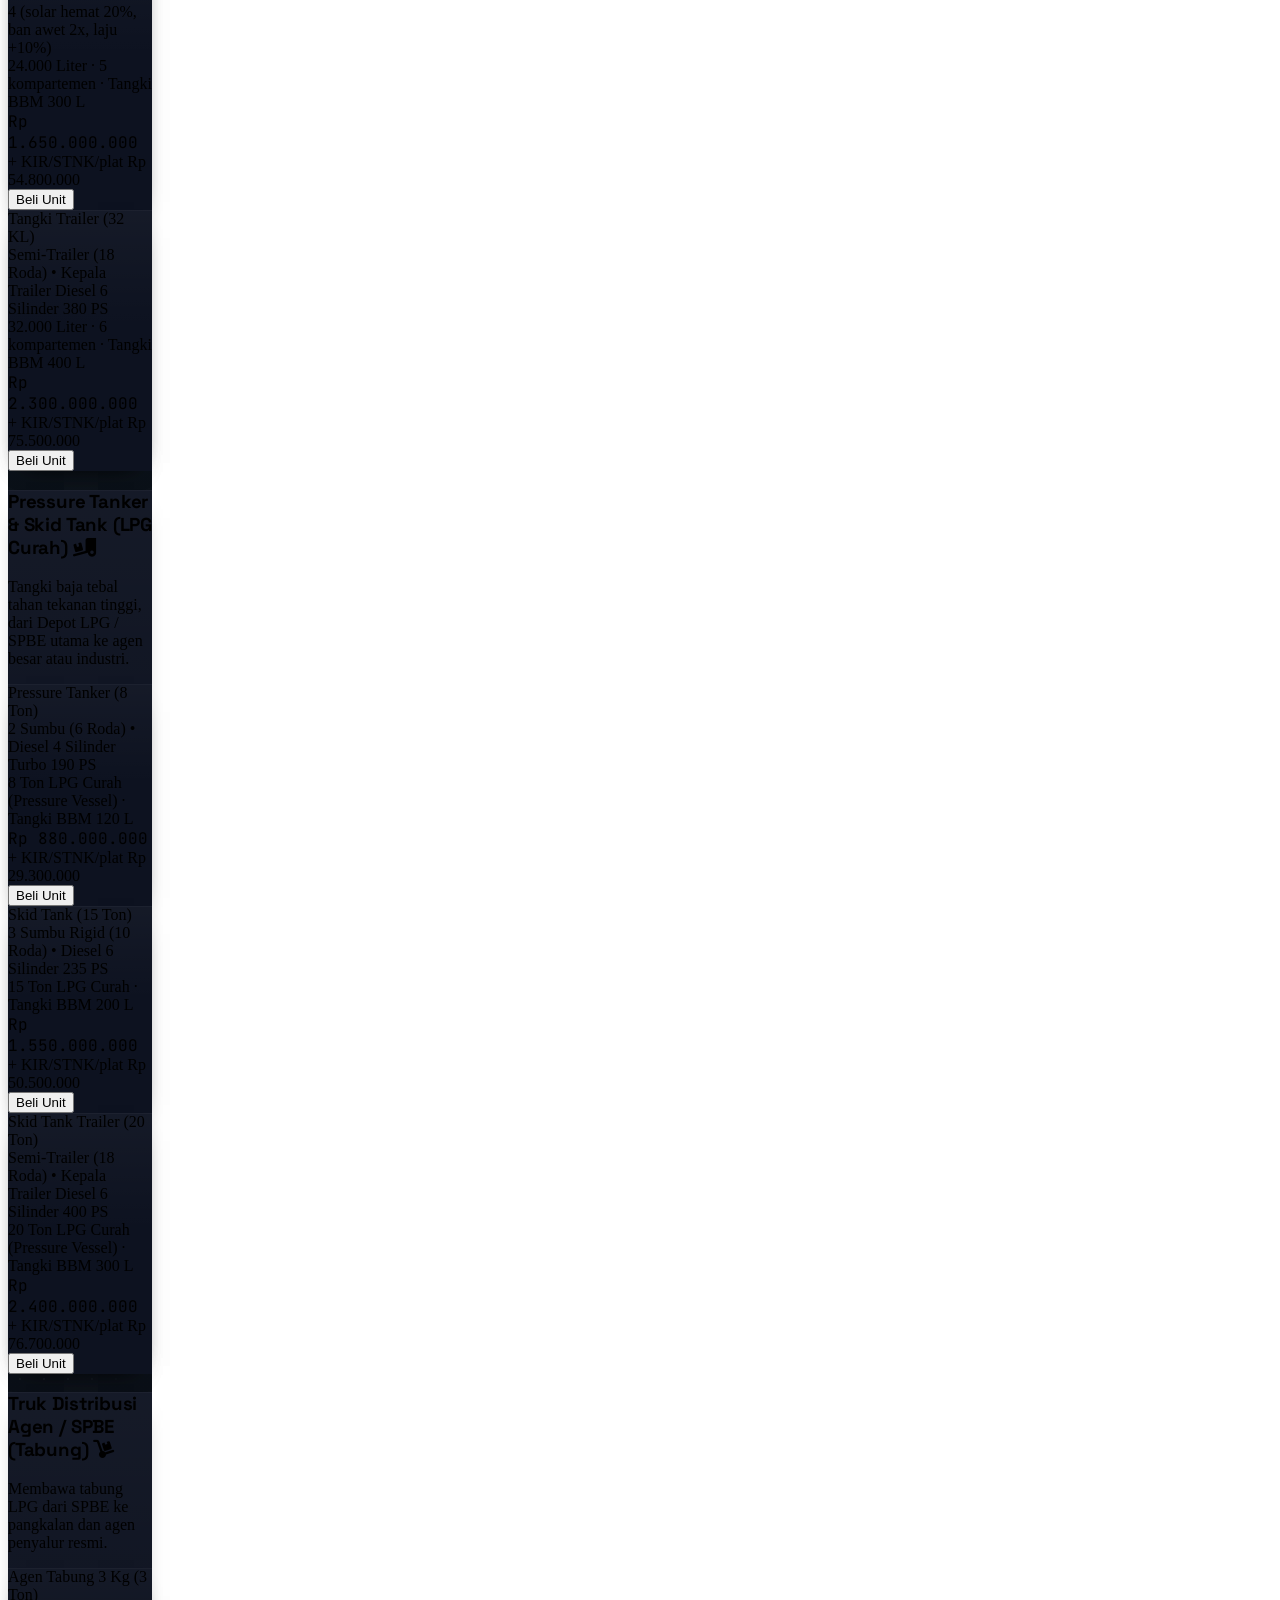
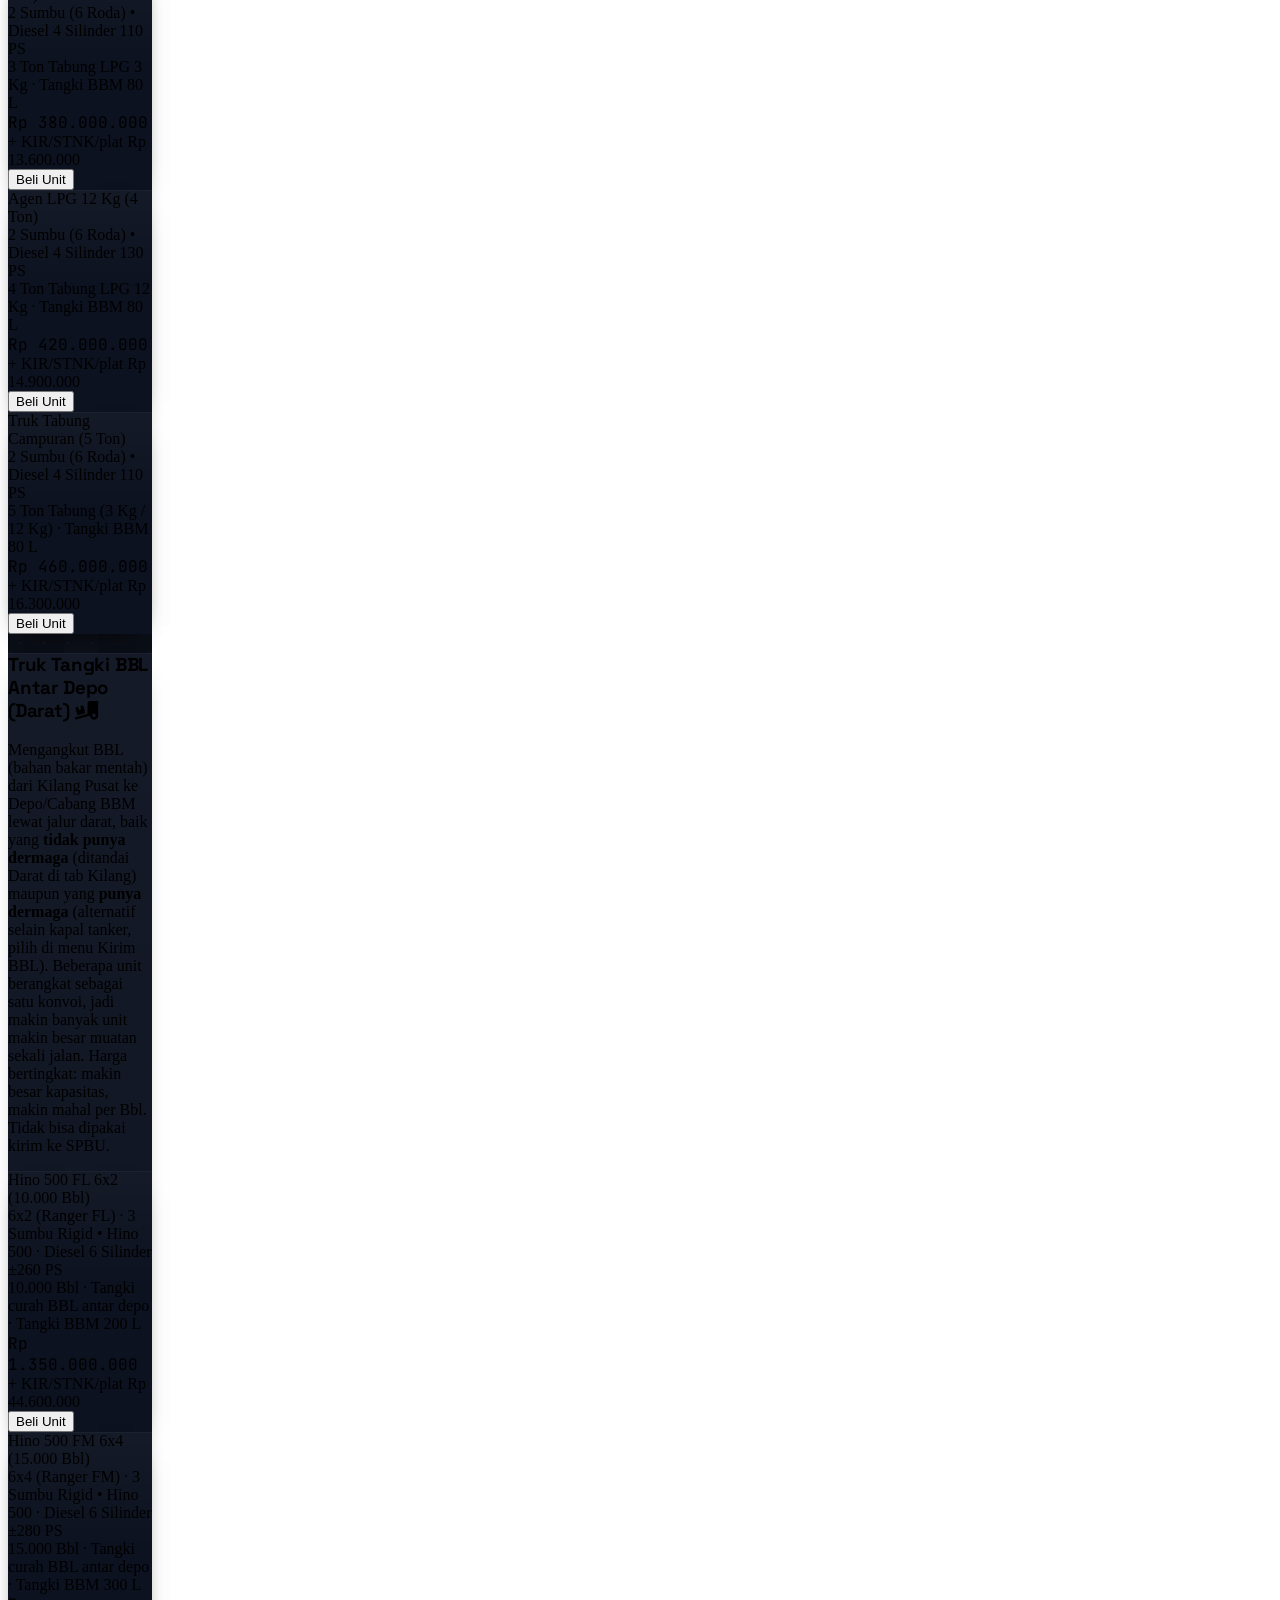
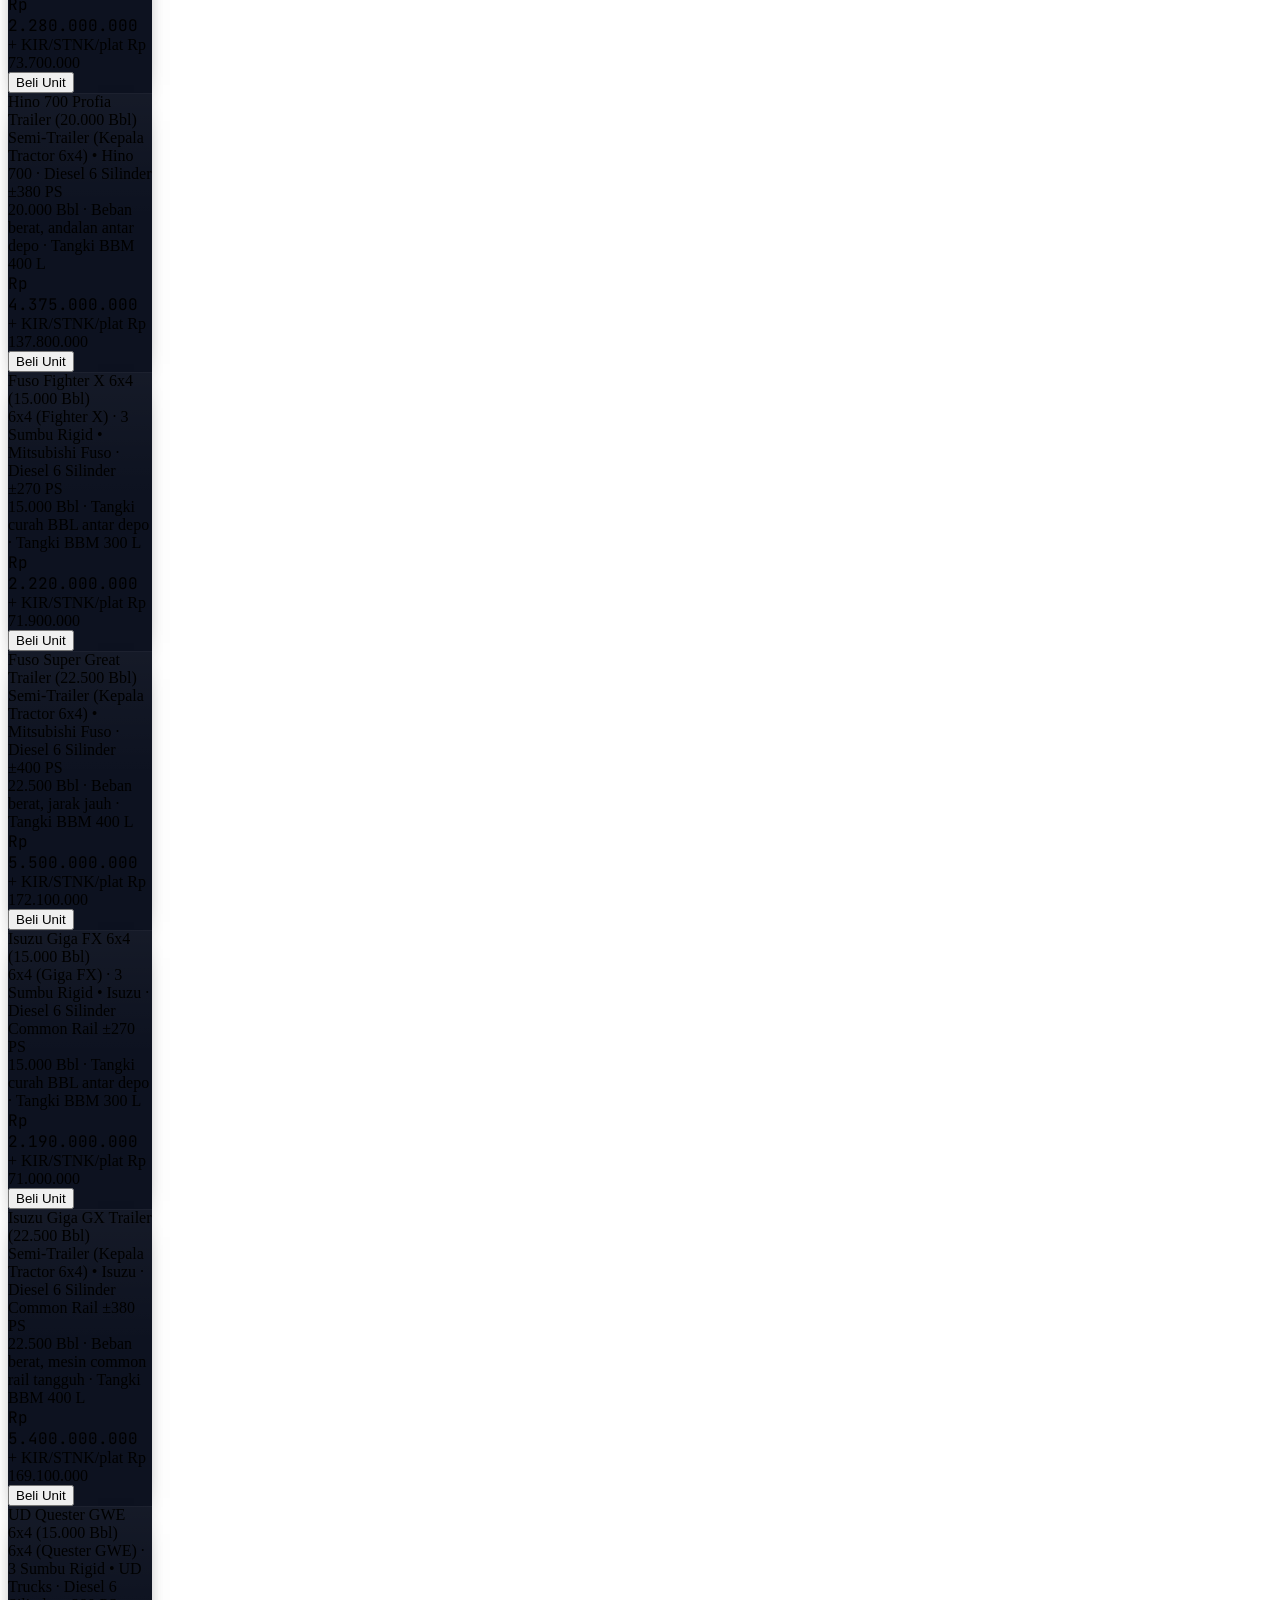
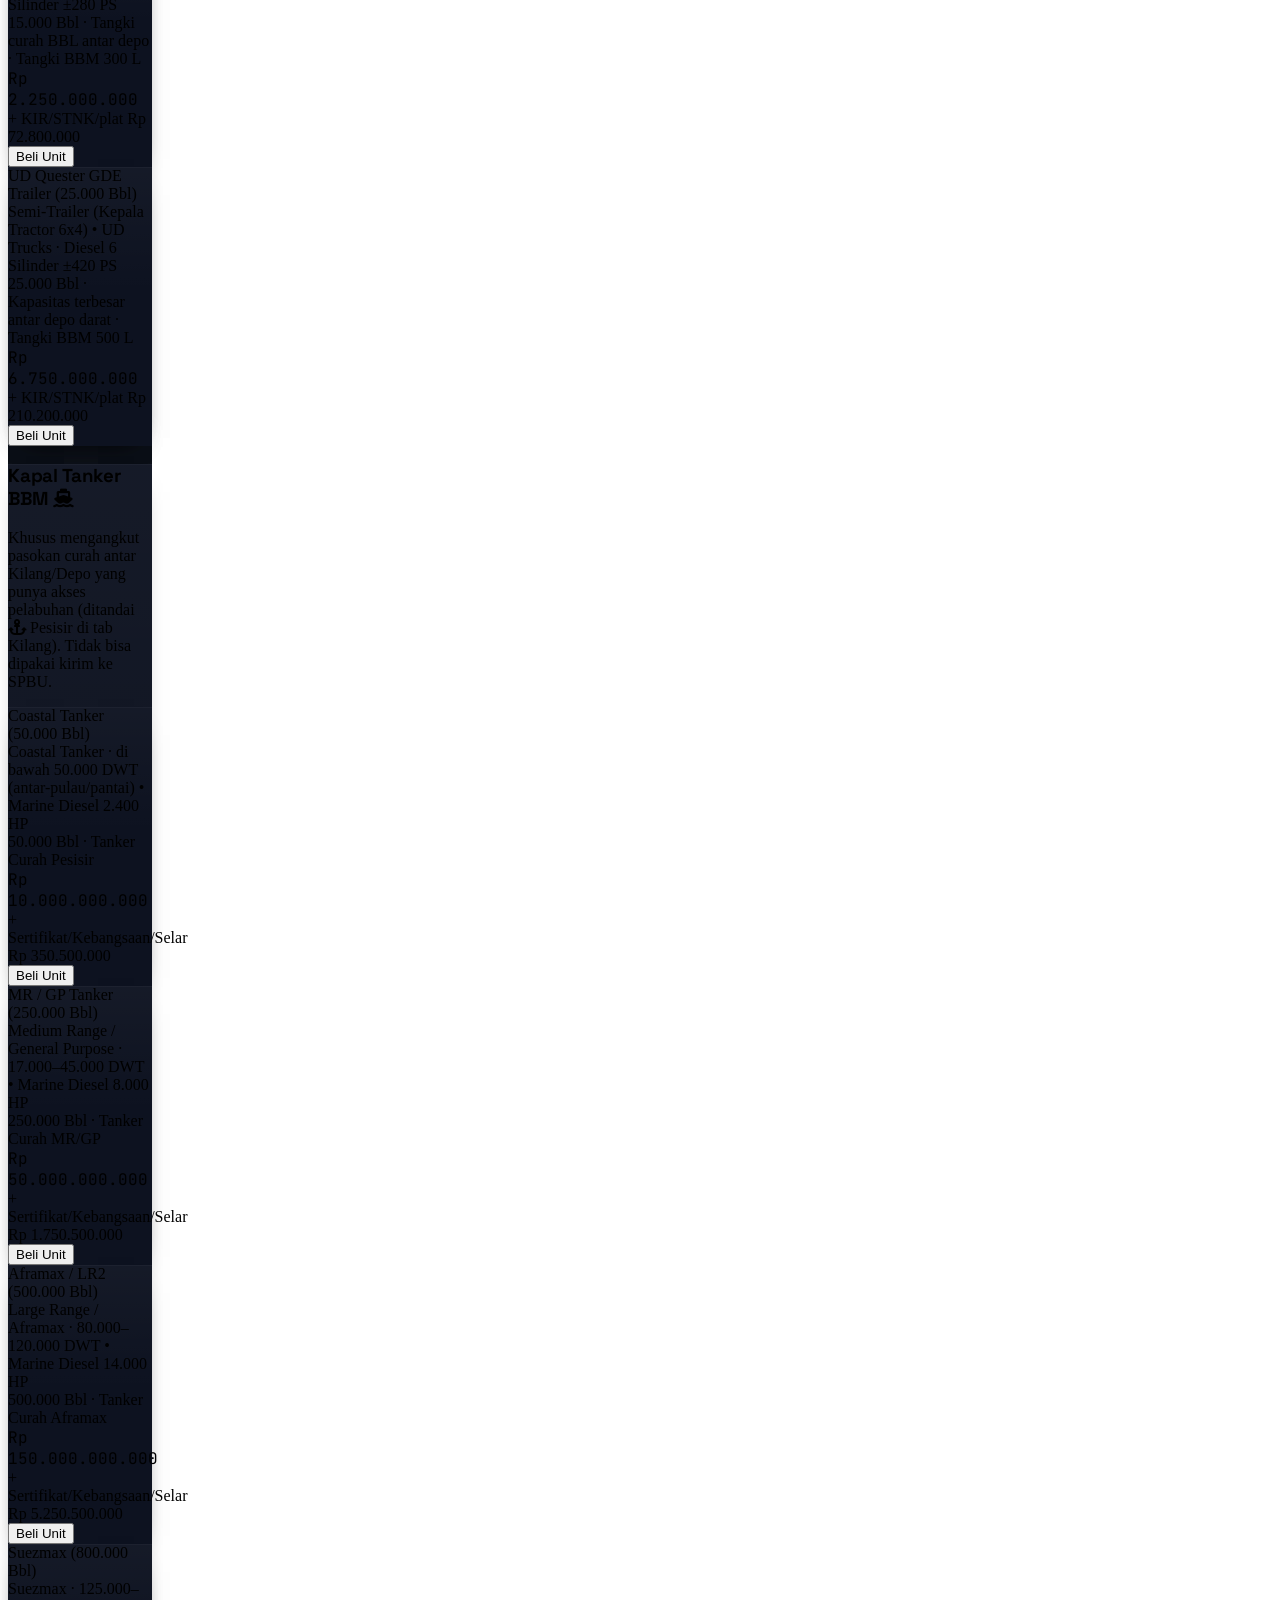
==== commit a905b93b: "Add files via upload" ====
--- a/index.html
+++ b/index.html
@@ -1,91 +1,1474 @@
 <!DOCTYPE html>
 <html lang="id">
 <head>
-<meta charset="UTF-8">
-<meta name="viewport" content="width=device-width, initial-scale=1.0">
-<title>Pertama Manager ID: Nusantara Edition</title>
-<meta name="description" content="Game simulasi bisnis distribusi BBM & LPG berbasis web. Bangun kerajaan logistik energimu dari Kilang Tuban sampai ke pelosok Nusantara.">
-<link rel="preconnect" href="https://fonts.googleapis.com">
-<link rel="preconnect" href="https://fonts.gstatic.com" crossorigin>
-<link href="https://fonts.googleapis.com/css2?family=Space+Grotesk:wght@600;700&family=IBM+Plex+Mono:wght@500;600&family=Inter:wght@400;500;600&display=swap" rel="stylesheet">
-<link rel="stylesheet" href="style.css">
+    <meta charset="UTF-8">
+    <meta name="viewport" content="width=device-width, initial-scale=1.0">
+    <title>Migas Manager ID: Nusantara Edition</title>
+
+    <!-- Tailwind CSS CDN -->
+    <script src="https://cdn.tailwindcss.com"></script>
+    
+    <!-- Leaflet.js CSS & JS -->
+    <link rel="stylesheet" href="https://unpkg.com/leaflet@1.9.4/dist/leaflet.css" />
+    <script src="https://unpkg.com/leaflet@1.9.4/dist/leaflet.js"></script>
+
+    <!-- FontAwesome Icon -->
+    <link rel="stylesheet" href="https://cdnjs.cloudflare.com/ajax/libs/font-awesome/6.4.0/css/all.min.css">
+
+    <!-- Chart.js CDN -->
+    <script src="https://cdn.jsdelivr.net/npm/chart.js"></script>
+
+    <!-- Google Fonts: Space Grotesk (judul/angka besar) & JetBrains Mono (readout teknis) -->
+    <link rel="preconnect" href="https://fonts.googleapis.com">
+    <link rel="preconnect" href="https://fonts.gstatic.com" crossorigin>
+    <link href="https://fonts.googleapis.com/css2?family=Space+Grotesk:wght@500;600;700&family=JetBrains+Mono:wght@500;600;700;800&display=swap" rel="stylesheet">
+
+
+    <!-- Custom Stylesheets -->
+    <link rel="stylesheet" href="css/theme.css">
+    <link rel="stylesheet" href="css/layout.css">
+    <link rel="stylesheet" href="css/mobile.css">
 </head>
-<body>
-
-<div class="aurora" aria-hidden="true"><span></span><span></span><span></span></div>
-
-<header>
-  <div class="navbar wrap">
-    <div class="brand">
-      <svg width="20" height="20" viewBox="0 0 24 24" fill="none" stroke="currentColor" stroke-width="2" stroke-linecap="round"><path d="M4 21V6a2 2 0 0 1 2-2h6a2 2 0 0 1 2 2v15"/><path d="M4 11h8"/><path d="M14 9h2.5L19 12v5a1.5 1.5 0 0 1-1.5 1.5H18"/><circle cx="17.5" cy="17" r="1.4"/></svg>
-      Pertama Manager <span>ID</span>
-    </div>
-  </div>
-</header>
-
-<section class="hero">
-  <div class="wrap hero-inner">
-    <h1 class="fade-up d1">Bangun kerajaan distribusi BBM &amp; LPG-mu sendiri.</h1>
-    <p class="lede fade-up d2">Mulai dari satu kilang pusat dengan modal Rp 650 juta, kelola armada truk, rekrut kru, penuhi pesanan SPBU di seluruh Indonesia, dan naik ke puncak leaderboard — semua langsung dari browser.</p>
-  </div>
-</section>
-
-<section id="fitur">
-  <div class="wrap">
-    <h2 class="reveal">Yang bisa kamu kelola</h2>
-    <p class="section-lede reveal">Dari peta kilang sampai laporan pajak — setiap sisi bisnis distribusi energi disimulasikan.</p>
-
-    <div class="feature-grid">
-      <div class="feature-card glass reveal">
-        <h3>Peta &amp; Kilang</h3>
-        <p>Peta interaktif seluruh Indonesia menampilkan kilang, depo, dan SPBU secara real-time, lengkap animasi truk yang sedang dalam perjalanan.</p>
-      </div>
-      <div class="feature-card glass reveal">
-        <h3>Dispatch BBM &amp; LPG</h3>
-        <p>Pilih truk, pasangan supir &amp; kernet, lalu kirim pasokan ke SPBU dengan tanda tangan digital di setiap surat jalan.</p>
-      </div>
-      <div class="feature-card glass reveal">
-        <h3>Pesanan Otomatis SPBU</h3>
-        <p>Stok SPBU menipis seiring waktu dan otomatis memesan ke perusahaanmu — telat kirim, mereka beralih ke pesaing.</p>
-      </div>
-      <div class="feature-card glass reveal">
-        <h3>Kemitraan SPBU (DODO)</h3>
-        <p>Setujui mitra untuk membuka SPBU baru, kumpulkan iuran bulanan, dan ambil alih lisensi yang menunggak.</p>
-      </div>
-      <div class="feature-card glass reveal">
-        <h3>Bursa P2P</h3>
-        <p>Jual-beli truk bekas antar pemain nyata lewat akun cloud masing-masing.</p>
-      </div>
-      <div class="feature-card glass reveal">
-        <h3>Leaderboard &amp; Cloud Save</h3>
-        <p>Progres tersimpan otomatis dan bisa dibandingkan dengan pemain lain kapan saja, dari perangkat mana saja.</p>
-      </div>
-    </div>
-  </div>
-</section>
-
-<section class="about">
-  <div class="wrap">
-    <h2 class="reveal">Tentang game ini</h2>
-    <p class="reveal">Dimulai dengan modal awal <strong>Rp 650 juta</strong> dan satu kilang pusat aktif (<strong>Kilang Tuban</strong>), kamu berperan sebagai direktur perusahaan energi swasta: membeli armada, merekrut kru, mengirim pasokan sebelum SPBU kehabisan stok, membuka kemitraan baru, dan menjaga arus kas tetap positif sambil membayar pajak dan gaji.</p>
-    <div class="disclaimer glass reveal">
-      <span>Ini proyek simulasi independen yang <strong>terinspirasi</strong> dari model bisnis distribusi hilir migas ala PT Pertamina Patra Niaga (skema SPBU COCO/DODO, kilang, armada BBM &amp; LPG). Game ini bukan produk resmi dan tidak berafiliasi dengan PT Pertamina (Persero) maupun PT Pertamina Patra Niaga. Semua nama perusahaan dan data di dalamnya fiktif untuk keperluan gameplay.</span>
-    </div>
-  </div>
-</section>
-
-<section class="cta-final">
-  <div class="wrap">
-    <a class="btn-play" href="https://fastxgaming.github.io/studio-game/" target="_blank" rel="noopener">Main Sekarang di Browser</a>
-    <span class="pill">Aplikasi mobile: segera hadir</span>
-  </div>
-</section>
-
-<footer class="wrap">
-  <span>&copy; <span id="y"></span> Pertama Manager ID &middot; Nusantara Edition</span>
-  <a href="https://fastxgaming.github.io/studio-game/" target="_blank" rel="noopener">Main via web &rarr;</a>
-</footer>
-
-<script src="script.js"></script>
+<body class="bg-gray-950 text-gray-100 font-sans h-screen flex flex-col overflow-hidden">
+
+    <!-- Overlay Transisi: fade halus dari layar Main Sekarang/Auth ke in-game, biar tidak berpindah tiba-tiba -->
+    <div id="transition-overlay" class="hidden fixed inset-0 z-[15000] bg-gray-950 flex items-center justify-center" style="opacity:0;transition:opacity .28s ease">
+        <div class="w-9 h-9 border-2 border-teal-500/30 border-t-teal-400 rounded-full animate-spin"></div>
+    </div>
+
+    <!-- Kotak Toast: notifikasi singkat mengambang, mis. "UID berhasil disalin" -->
+    <div id="toast-wrap"></div>
+
+    <!-- Layar Loading: tampil paling awal saat game/aset disiapkan -->
+    <div id="loading-overlay" class="fixed inset-0 z-[20010] loading-bg flex items-center justify-center p-4 overflow-y-auto overflow-x-hidden">
+        <!-- Lapisan dekoratif: pola titik halus + ikon melayang, biar layar lebar (desktop) tidak terasa kosong -->
+        <div class="loading-grid"></div>
+        <i class="fa-solid fa-gas-pump loading-decor hidden sm:block text-6xl" style="top:12%;left:8%"></i>
+        <i class="fa-solid fa-truck-fast loading-decor alt hidden sm:block text-5xl" style="bottom:16%;left:12%;animation-delay:.6s"></i>
+        <i class="fa-solid fa-ship loading-decor hidden md:block text-6xl" style="top:16%;right:10%;animation-delay:1.2s"></i>
+        <i class="fa-solid fa-industry loading-decor alt hidden md:block text-5xl" style="bottom:14%;right:9%;animation-delay:.3s"></i>
+        <i class="fa-solid fa-gauge-high loading-decor hidden lg:block text-4xl" style="top:44%;left:5%;animation-delay:.9s"></i>
+        <i class="fa-solid fa-map-location-dot loading-decor alt hidden lg:block text-4xl" style="top:42%;right:6%;animation-delay:1.5s"></i>
+
+        <div class="relative z-10 text-center w-full max-w-sm bg-gray-900/50 backdrop-blur-sm border border-gray-800/70 rounded-3xl shadow-2xl shadow-black/40 px-6 sm:px-10 py-8 sm:py-10">
+            <!-- Spinner bulat berputar dengan ikon pompa bensin di tengahnya -->
+            <div class="relative w-20 h-20 mx-auto mb-4">
+                <div class="absolute inset-0 rounded-full border-4 border-gray-800"></div>
+                <div class="absolute inset-0 rounded-full border-4 border-transparent border-t-teal-400 border-r-teal-400 spin-ring"></div>
+                <div class="absolute inset-1.5 rounded-full border-2 border-transparent border-b-cyan-500/70 spin-ring-rev"></div>
+                <div class="absolute inset-0 flex items-center justify-center">
+                    <div class="absolute inset-0 rounded-full bg-teal-500 blur-lg glow-logo"></div>
+                    <i class="relative fa-solid fa-gas-pump text-teal-300 text-2xl"></i>
+                </div>
+            </div>
+
+            <div class="relative inline-block mb-4">
+                <div class="relative bg-teal-600 text-white font-black px-5 py-2 rounded text-2xl sm:text-3xl tracking-wider shadow-lg"><i class="fa-solid fa-gas-pump mr-2 fuel-drip"></i>MIGAS</div>
+            </div>
+            <div class="text-gray-400 text-xs mb-1">Manager ID &middot; Nusantara Edition</div>
+            <div id="app-version-loading" class="text-cyan-300/80 text-[10px] font-semibold mb-5"></div>
+
+            <!-- Jalur truk berjalan mengikuti progres -->
+            <div class="relative h-6 mb-1.5 px-1">
+                <div id="loading-truck" class="absolute -top-0.5 text-cyan-400 text-base transition-all duration-300 ease-out" style="left:0%"><i class="fa-solid fa-truck-fast"></i></div>
+                <div class="absolute bottom-1 left-0 right-0 border-t-2 border-dashed border-gray-700"></div>
+            </div>
+
+            <div class="w-full bg-gray-800 h-2.5 rounded-full overflow-hidden border border-gray-700 relative">
+                <div id="loading-bar" class="h-full bg-gradient-to-r from-teal-500 to-cyan-400 relative overflow-hidden" style="width:0%">
+                    <div class="absolute inset-y-0 loading-shimmer"></div>
+                    <div class="loading-wave"></div>
+                </div>
+            </div>
+            <div class="flex justify-between items-center mt-2">
+                <div id="loading-text" class="text-[11px] text-gray-500">Memuat game<span class="loading-dot">.</span><span class="loading-dot">.</span><span class="loading-dot">.</span></div>
+                <div id="loading-pct" class="text-[11px] text-teal-400 font-mono font-bold">0%</div>
+            </div>
+
+            <!-- Badge fitur singkat, sekadar pemanis sambil menunggu -->
+            <div class="flex flex-wrap justify-center gap-2 mt-6 pt-5 border-t border-gray-800/70">
+                <span class="loading-feature-pill"><i class="fa-solid fa-map-location-dot"></i>34 Provinsi</span>
+                <span class="loading-feature-pill"><i class="fa-solid fa-gas-pump"></i>Kilang &amp; Depo</span>
+                <span class="loading-feature-pill"><i class="fa-solid fa-trophy"></i>Peringkat Realtime</span>
+            </div>
+        </div>
+    </div>
+
+    <!-- Layar Awal: Play Game -->
+    <div id="splash-overlay" class="hidden fixed inset-0 z-[10000] bg-gray-950 flex flex-col items-center justify-center p-4 py-8 text-center overflow-y-auto overflow-x-hidden" style="background-image:radial-gradient(circle at 15% 10%,rgba(13,148,136,.28),transparent 45%),radial-gradient(circle at 90% 90%,rgba(99,102,241,.18),transparent 45%)">
+        <!-- Lapisan dekoratif: pola titik halus + ikon melayang, biar layar lebar (desktop) tidak terasa kosong -->
+        <div class="loading-grid"></div>
+        <i class="fa-solid fa-gas-pump loading-decor hidden sm:block text-6xl" style="top:10%;left:8%"></i>
+        <i class="fa-solid fa-truck-front loading-decor alt hidden sm:block text-5xl" style="bottom:14%;left:11%;animation-delay:.6s"></i>
+        <i class="fa-solid fa-ship loading-decor hidden md:block text-6xl" style="top:14%;right:9%;animation-delay:1.2s"></i>
+        <i class="fa-solid fa-trophy loading-decor alt hidden md:block text-5xl" style="bottom:12%;right:10%;animation-delay:.3s"></i>
+        <i class="fa-solid fa-right-left loading-decor hidden lg:block text-4xl" style="top:46%;left:5%;animation-delay:.9s"></i>
+        <i class="fa-solid fa-map-location-dot loading-decor alt hidden lg:block text-4xl" style="top:44%;right:6%;animation-delay:1.5s"></i>
+
+        <div class="relative z-10 w-full max-w-sm bg-gray-900/50 backdrop-blur-sm border border-gray-800/70 rounded-3xl shadow-2xl shadow-black/40 px-6 sm:px-10 py-8 sm:py-10">
+            <div class="inline-block bg-teal-600 text-white font-black px-5 py-2 rounded text-2xl sm:text-3xl tracking-wider shadow-lg mb-3"><i class="fa-solid fa-gas-pump mr-2"></i>MIGAS</div>
+            <h1 class="text-lg sm:text-xl font-bold text-gray-100">Manager ID</h1>
+            <p class="text-xs text-gray-400 mb-6 leading-relaxed">Nusantara Edition &middot; Bangun kerajaan distribusi BBM &amp; LPG-mu, dari Kilang Tuban sampai ke pelosok Nusantara.</p>
+            <button onclick="handlePlayClick()" class="w-full sm:w-auto bg-teal-600 hover:bg-teal-500 text-white font-bold px-9 py-3 rounded-xl shadow-lg shadow-teal-900/40 text-sm transition"><i class="fa-solid fa-play mr-2"></i>Main Sekarang</button>
+
+            <!-- Akun yang pernah login + Muat Progres (diisi oleh renderSplashAccount di 08-akun-save-topup.js) -->
+            <div id="splash-account" class="hidden mt-4 text-left">
+                <div class="flex items-center gap-2.5 bg-gray-950/60 border border-gray-800 rounded-xl px-3 py-2.5">
+                    <div class="w-8 h-8 rounded-full bg-teal-600/20 text-teal-300 flex items-center justify-center shrink-0"><i class="fa-solid fa-envelope text-sm"></i></div>
+                    <div class="min-w-0 flex-1">
+                        <div id="splash-acc-state" class="text-[10px] text-gray-500 leading-tight"></div>
+                        <div id="splash-acc-email" class="text-xs font-semibold text-gray-200 truncate"></div>
+                    </div>
+                </div>
+                <button id="splash-load-btn" onclick="splashLoadProgress()" class="mt-2 w-full bg-gray-900 hover:bg-gray-800 text-sky-400 hover:text-sky-300 font-semibold py-2.5 rounded-xl text-xs transition border border-gray-800 disabled:opacity-50 disabled:cursor-not-allowed">
+                    <i id="splash-load-ico" class="fa-solid fa-cloud-arrow-down mr-1.5"></i><span id="splash-load-lbl">Muat Progres</span>
+                </button>
+                <div id="splash-load-info" class="text-[10px] text-gray-500 text-center mt-1.5 min-h-[14px]"></div>
+            </div>
+
+            <div class="grid grid-cols-3 gap-2 mt-7 pt-6 border-t border-gray-800/70 text-[10px] text-gray-400">
+                <div class="flex flex-col items-center gap-1.5 bg-gray-950/50 border border-gray-800 rounded-xl py-3 px-1"><i class="fa-solid fa-truck-front text-cyan-400 text-lg"></i>Kelola Armada</div>
+                <div class="flex flex-col items-center gap-1.5 bg-gray-950/50 border border-gray-800 rounded-xl py-3 px-1"><i class="fa-solid fa-trophy text-yellow-400 text-lg"></i>Naik Peringkat</div>
+                <div class="flex flex-col items-center gap-1.5 bg-gray-950/50 border border-gray-800 rounded-xl py-3 px-1"><i class="fa-solid fa-right-left text-orange-400 text-lg"></i>Bursa P2P</div>
+            </div>
+
+            <p class="text-[10px] text-gray-400 mt-6"><i class="fa-solid fa-circle-info mr-1 text-gray-500"></i>Ada tutorial singkat di dalam game untuk pemain baru.</p>
+            <p class="text-[10px] text-gray-500 mt-2">&copy; 2026 by Studio Game &middot; <span id="app-version-splash" class="text-cyan-300/80 font-semibold"></span></p>
+        </div>
+    </div>
+
+    <!-- Layar Awal: Daftar Akun / Masuk -->
+    <div id="auth-overlay" class="hidden fixed inset-0 z-[10000] bg-gray-950 flex p-4 overflow-y-auto" style="background-image:radial-gradient(circle at 15% 10%,rgba(13,148,136,.28),transparent 45%),radial-gradient(circle at 90% 90%,rgba(99,102,241,.18),transparent 45%)">
+        <div class="w-full max-w-md m-auto">
+            <button onclick="backToSplash()" class="text-[11px] text-gray-500 hover:text-gray-300 mb-2"><i class="fa-solid fa-arrow-left mr-1"></i>Kembali</button>
+            <div class="text-center mb-5">
+                <div class="inline-block bg-teal-600 text-white font-black px-4 py-1.5 rounded text-2xl tracking-wider shadow-lg"><i class="fa-solid fa-gas-pump mr-2 text-xl"></i>MIGAS</div>
+                <h1 class="text-lg font-bold text-gray-100 mt-3">Manager ID</h1>
+                <p class="text-xs text-gray-400">Nusantara Edition &middot; Bangun kerajaan logistik energimu</p>
+            </div>
+            <div class="bg-gray-900 border border-gray-800 rounded-2xl shadow-2xl p-5">
+                <div class="grid grid-cols-2 gap-1 mb-4 bg-gray-950 p-1 rounded-xl">
+                    <button id="auth-tab-register" onclick="setAuthMode('register')" class="py-2 rounded-lg text-xs font-bold transition">Daftar Akun</button>
+                    <button id="auth-tab-login" onclick="setAuthMode('login')" class="py-2 rounded-lg text-xs font-bold transition">Masuk</button>
+                </div>
+                <form id="auth-form-register" onsubmit="submitAuth(event,'register')" class="space-y-3 text-xs" autocomplete="off">
+                    <div><label class="text-gray-400 block mb-1 font-semibold"><i class="fa-solid fa-building w-4 text-teal-400"></i> Nama Perusahaan</label><input id="reg-company" maxlength="40" placeholder="Contoh: PT Arek Jatim Energi" class="w-full bg-gray-950 border border-gray-800 rounded-lg p-2.5 text-gray-100 placeholder-gray-600 focus:outline-none focus:border-teal-500"></div>
+                    <div><label class="text-gray-400 block mb-1 font-semibold"><i class="fa-solid fa-hashtag w-4 text-teal-400"></i> Kode Perusahaan (3-4 huruf)</label><input id="reg-code" maxlength="4" placeholder="Contoh: AJE" class="w-full bg-gray-950 border border-gray-800 rounded-lg p-2.5 text-gray-100 placeholder-gray-600 focus:outline-none focus:border-teal-500" style="text-transform:uppercase" oninput="this.value=this.value.toUpperCase().replace(/[^A-Z]/g,'')"><p class="text-[10px] text-gray-500 mt-1">Kode ini yang dicetak di Surat Jalan, bukan nama lengkap perusahaan.</p></div>
+                    <div><label class="text-gray-400 block mb-1 font-semibold"><i class="fa-solid fa-user-tie w-4 text-teal-400"></i> Nama Pemilik</label><input id="reg-owner" maxlength="40" placeholder="Nama lengkap pemilik" class="w-full bg-gray-950 border border-gray-800 rounded-lg p-2.5 text-gray-100 placeholder-gray-600 focus:outline-none focus:border-teal-500"></div>
+                    <div><label class="text-gray-400 block mb-1 font-semibold"><i class="fa-solid fa-envelope w-4 text-teal-400"></i> Email</label><input id="reg-email" type="email" autocomplete="email" placeholder="email@contoh.com" class="w-full bg-gray-950 border border-gray-800 rounded-lg p-2.5 text-gray-100 placeholder-gray-600 focus:outline-none focus:border-teal-500"></div>
+                    <div><label class="text-gray-400 block mb-1 font-semibold"><i class="fa-solid fa-lock w-4 text-teal-400"></i> Password</label><input id="reg-pass" type="password" data-pw autocomplete="new-password" placeholder="Minimal 6 karakter" class="w-full bg-gray-950 border border-gray-800 rounded-lg p-2.5 text-gray-100 placeholder-gray-600 focus:outline-none focus:border-teal-500"></div>
+                    <div><label class="text-gray-400 block mb-1 font-semibold"><i class="fa-solid fa-lock w-4 text-teal-400"></i> Ulangi Password</label><input id="reg-pass2" type="password" data-pw autocomplete="new-password" placeholder="Ketik ulang password" class="w-full bg-gray-950 border border-gray-800 rounded-lg p-2.5 text-gray-100 placeholder-gray-600 focus:outline-none focus:border-teal-500"></div>
+                    <div class="text-[11px] text-gray-400 bg-gray-950 border border-gray-800 rounded-lg p-2.5"><i class="fa-solid fa-gift text-emerald-400 mr-1"></i> Modal awal <b class="text-emerald-400">Rp 650 Juta</b>. Belum ada armada &amp; kru: beli truk termurah, urus KIR/STNK/plat, lalu rekrut supir &amp; kernet. Kilang Tuban aktif dengan stok awal 750.000 Bbl.</div>
+                    <button type="submit" class="w-full bg-teal-600 hover:bg-teal-700 text-white font-bold py-2.5 rounded-lg transition shadow-lg"><i class="fa-solid fa-user-plus mr-2"></i>Buat Akun &amp; Mulai</button>
+                </form>
+                <form id="auth-form-login" onsubmit="submitAuth(event,'login')" class="space-y-3 text-xs hidden" autocomplete="off">
+                    <div><label class="text-gray-400 block mb-1 font-semibold"><i class="fa-solid fa-envelope w-4 text-teal-400"></i> Email</label><input id="log-email" type="email" autocomplete="email" placeholder="Email akun" class="w-full bg-gray-950 border border-gray-800 rounded-lg p-2.5 text-gray-100 placeholder-gray-600 focus:outline-none focus:border-teal-500"></div>
+                    <div><label class="text-gray-400 block mb-1 font-semibold"><i class="fa-solid fa-lock w-4 text-teal-400"></i> Password</label><input id="log-pass" type="password" data-pw autocomplete="current-password" placeholder="Password akun" class="w-full bg-gray-950 border border-gray-800 rounded-lg p-2.5 text-gray-100 placeholder-gray-600 focus:outline-none focus:border-teal-500"></div>
+                    <button type="submit" class="w-full bg-teal-600 hover:bg-teal-700 text-white font-bold py-2.5 rounded-lg transition shadow-lg"><i class="fa-solid fa-right-to-bracket mr-2"></i>Masuk &amp; Lanjutkan</button>
+                <button type="button" onclick="sendResetEmail(document.getElementById('log-email').value.trim())" class="w-full text-[11px] text-teal-400 hover:text-teal-300 underline">Lupa password? Kirim email reset</button>
+                </form>
+                <label class="flex items-center space-x-2 mt-3 text-[11px] text-gray-400 cursor-pointer"><input type="checkbox" class="accent-teal-500" onchange="document.querySelectorAll('[data-pw]').forEach(i=>i.type=this.checked?'text':'password')"><span>Tampilkan password</span></label>
+                <div id="auth-error" class="hidden mt-3 text-[11px] text-red-300 bg-red-500/10 border border-red-500/30 rounded-lg px-3 py-2"></div>
+            </div>
+            <p class="text-center text-[10px] text-gray-500 mt-3">Akun dilindungi Firebase Authentication. Progres game tersimpan otomatis di cloud.</p>
+        </div>
+    </div>
+
+
+    <!-- Top Navigation Bar -->
+    <header class="bg-gray-900 bg-gradient-to-r from-teal-950/40 via-gray-900 to-gray-900 border-b border-gray-800 px-3 sm:px-6 py-2.5 flex flex-col gap-2 relative z-[2000] shadow-lg">
+        <div id="header-top-row" class="flex items-center flex-wrap gap-x-3 gap-y-1.5">
+            <div class="flex items-center space-x-3 shrink-0">
+                <div class="relative bg-gradient-to-br from-teal-400 to-cyan-700 text-white font-black px-3 py-1 rounded-lg text-base sm:text-lg tracking-wider shadow-lg shadow-teal-900/40 whitespace-nowrap"><i class="fa-solid fa-gas-pump mr-1.5 text-base"></i>MIGAS</div>
+                <h1 class="text-sm sm:text-base font-bold text-gray-200">Manager ID</h1>
+                <div id="notif-wrap" class="relative z-[2500]">
+                    <button onclick="toggleNotif()" class="relative bg-gray-950/70 hover:bg-gray-900 border border-gray-800 text-gray-200 w-9 h-9 rounded-xl text-xs transition flex items-center justify-center shadow-inner" title="Notifikasi sistem &amp; top up">
+                        <i class="fa-solid fa-bell"></i><span id="notif-badge" class="hidden absolute -top-1.5 -right-1.5 bg-red-600 text-white rounded-full px-1.5 text-[10px] font-black">0</span>
+                    </button>
+                    <div id="notif-panel" class="hidden absolute left-0 top-full mt-2 w-80 max-w-[90vw] z-[2600] bg-gray-900 border border-gray-700 rounded-xl shadow-2xl text-xs overflow-hidden">
+                        <div class="px-3 py-2 border-b border-gray-800 flex justify-between items-center"><span class="font-bold text-gray-200"><i class="fa-solid fa-bell text-amber-400 mr-1.5"></i>Notifikasi</span><button onclick="clearNotif()" class="text-[10px] text-gray-400 hover:text-white">Hapus notifikasi sistem</button></div>
+                        <div id="notif-scroll" class="overflow-y-auto custom-scrollbar p-2 space-y-3" style="max-height:min(70vh,calc(100vh - var(--notif-panel-top, 120px) - 16px))">
+                            <div><div class="text-[10px] font-bold text-emerald-300 mb-1"><i class="fa-solid fa-wallet mr-1"></i>TOP UP (KLAIM)</div><div id="notif-topup" class="space-y-2"></div></div>
+                            <div><div class="text-[10px] font-bold text-sky-300 mb-1"><i class="fa-solid fa-gear mr-1"></i>SISTEM</div><div id="notif-sys" class="space-y-1"></div></div>
+                        </div>
+                    </div>
+                </div>
+            </div>
+            <!-- Jam/nama perusahaan: item lepas (bukan dibungkus 1 div) + ml-auto, supaya otomatis
+                 mengisi sisa ruang kosong di baris ini dulu, dan baru pindah ke baris baru satu-satu
+                 kalau memang sudah tidak muat, alih-alih nge-blok kosong di kanan baris pertama. -->
+            <div class="flex items-center gap-2 text-xs bg-gray-950/70 pl-1.5 pr-3 py-1 rounded-xl border border-gray-800 shadow-inner ml-auto"><span class="w-7 h-7 rounded-lg bg-amber-500/10 flex items-center justify-center shrink-0"><i class="fa-solid fa-clock text-amber-400 text-[11px]"></i></span><div class="leading-tight"><div class="text-[10px] text-gray-500">Jam Game</div><div id="game-time" class="font-mono font-bold text-amber-300 text-xs"></div></div></div>
+            <button id="sound-toggle-btn" onclick="toggleSound()" title="Aktif/nonaktifkan suara" class="flex items-center justify-center w-9 h-9 bg-gray-950/70 rounded-xl border border-gray-800 shadow-inner text-amber-300 hover:bg-gray-900 transition text-xs shrink-0"><i class="fa-solid fa-volume-high"></i></button>
+            <div class="flex items-center gap-2 text-xs bg-gray-950/70 pl-1.5 pr-3 py-1 rounded-xl border border-gray-800 shadow-inner">
+                <span class="w-7 h-7 rounded-lg bg-teal-500/10 flex items-center justify-center shrink-0"><i class="fa-solid fa-building text-teal-400 text-[11px]"></i></span>
+                <div class="leading-tight">
+                    <div class="flex items-center"><span id="kpis-company" class="font-bold text-gray-200 max-w-[150px] truncate">-</span><span id="kpis-verified"></span></div>
+                    <div id="game-date" class="text-[10px] text-gray-500"></div>
+                </div>
+            </div>
+        </div>
+        
+        <!-- Key Performance Indicators Bar: strip scroll horizontal di HP, wrap bebas di layar lebar.
+             Label teks (Kas/Armada Truk/dst) sengaja dihilangkan biar ringkas - cukup ikon + angka,
+             keterangan tetap ada lewat atribut title (muncul saat kursor/tap ditahan). -->
+        <div id="header-kpi-row" class="flex items-center gap-2 text-xs overflow-x-auto scroll-smooth no-scrollbar scroll-fade-x -mx-3 px-3 sm:mx-0 sm:px-0 lg:flex-wrap lg:overflow-visible lg:justify-center">
+            <div class="shrink-0 flex items-center gap-2 bg-gray-950/70 pl-1.5 pr-3 py-1 rounded-xl border border-gray-800 shadow-inner" title="Kas">
+                <span class="w-7 h-7 rounded-lg bg-emerald-500/10 flex items-center justify-center"><i class="fa-solid fa-wallet text-emerald-400 text-[11px]"></i></span>
+                <span id="kpis-cash" class="font-bold text-emerald-400 font-mono text-sm">Rp 650,000,000</span>
+            </div>
+            <div id="kpi-rep" onclick="corpRepOpen()" class="shrink-0 cursor-pointer flex items-center gap-2 bg-gray-950/70 pl-1.5 pr-3 py-1 rounded-xl border border-gray-800 shadow-inner hover:border-gray-600 transition" title="Reputasi Perusahaan">
+                <span class="w-7 h-7 rounded-lg bg-violet-500/10 flex items-center justify-center"><i class="fa-solid fa-ranking-star text-violet-400 text-[11px]"></i></span>
+                <span id="kpis-rep" class="font-bold font-mono text-sm" style="color:#f59e0b">50/200</span>
+            </div>
+            <div class="shrink-0 flex items-center gap-2 bg-gray-950/70 pl-1.5 pr-3 py-1 rounded-xl border border-gray-800 shadow-inner" title="Armada Truk">
+                <span class="w-7 h-7 rounded-lg bg-blue-500/10 flex items-center justify-center"><i class="fa-solid fa-truck text-blue-400 text-[11px]"></i></span>
+                <span id="kpis-truck-count" class="font-bold text-blue-400 font-mono">2 Unit</span>
+            </div>
+            <div class="shrink-0 flex items-center gap-2 bg-gray-950/70 pl-1.5 pr-3 py-1 rounded-xl border border-gray-800 shadow-inner" title="Total SDM">
+                <span class="w-7 h-7 rounded-lg bg-purple-500/10 flex items-center justify-center"><i class="fa-solid fa-users text-purple-400 text-[11px]"></i></span>
+                <span id="kpis-driver-count" class="font-bold text-purple-400 font-mono">3 Orang</span>
+            </div>
+            <div class="shrink-0 flex items-center gap-2 bg-gray-950/70 pl-1.5 pr-3 py-1 rounded-xl border border-gray-800 shadow-inner" title="SPBU">
+                <span class="w-7 h-7 rounded-lg bg-amber-500/10 flex items-center justify-center"><i class="fa-solid fa-gas-pump text-amber-400 text-[11px]"></i></span>
+                <span id="kpis-spbu-count" class="font-bold text-amber-400 font-mono">0 Unit</span>
+            </div>
+        </div>
+
+        <!-- Tombol Aksi: satu baris "tile" seragam (ikon + label), lebar dibagi rata, tanpa scroll samping.
+             Warna aksen tiap tombol lewat CSS var --hb (warna) & --hbg (latar ikon); gaya di css/layout.css (.hbtn). -->
+        <div id="header-actions-row" class="flex items-stretch gap-2 lg:justify-center">
+            <button onclick="openTutorial(false)" class="hbtn" style="--hb:#2dd4bf;--hbg:rgba(45,212,191,.14)" title="Buka tutorial cara main">
+                <i class="hico fa-solid fa-circle-question"></i><span class="hlbl">Tutorial</span>
+            </button>
+            <button id="btn-pause-toggle" class="hbtn" style="--hb:#94a3b8;--hbg:rgba(148,163,184,.14)" title="Jeda permainan">
+                <i class="hico fa-solid fa-pause"></i><span class="hlbl">Jeda</span>
+            </button>
+            <button id="btn-admin" onclick="openAdmin()" class="hbtn hidden" style="--hb:#f87171;--hbg:rgba(248,113,113,.15)" title="Panel admin: kirim top up ke pemain">
+                <i class="hico fa-solid fa-user-shield"></i><span class="hlbl">Admin</span>
+            </button>
+            <button onclick="openTopup()" class="hbtn hbtn-hot" style="--hb:#fbbf24;--hbg:rgba(251,191,36,.18)" title="Tambah saldo dengan pembayaran nyata">
+                <i class="hico fa-solid fa-wallet"></i><span class="hlbl">Top Up</span><span id="topup-badge" class="hidden animate-pulse bg-red-600 text-white rounded-full px-1.5 text-[10px] font-black">0</span>
+            </button>
+            <button onclick="switchTab('tab-leaderboard')" id="btn-tab-leaderboard" class="hbtn" style="--hb:#facc15;--hbg:rgba(250,204,21,.15)" title="Lihat peringkat perusahaan">
+                <i class="hico fa-solid fa-trophy"></i><span class="hlbl">Peringkat</span>
+            </button>
+            <button onclick="openAccountModal()" class="hbtn" style="--hb:#60a5fa;--hbg:rgba(96,165,250,.15)" title="Profil, save/muat progres, reset/hapus akun, atau keluar">
+                <i class="hico fa-solid fa-user-gear"></i><span class="hlbl">Akun</span>
+            </button>
+        </div>
+    </header>
+
+    <!-- Modal Top Up (QRIS + registrasi nama pengirim, lalu konfirmasi via WhatsApp) -->
+    <div id="topup-modal" class="hidden fixed inset-0 z-[10001] bg-black/70 flex p-4 overflow-y-auto">
+        <div class="topup-card bg-gray-900 border border-amber-500/20 rounded-2xl shadow-2xl w-full max-w-md m-auto p-5 text-xs max-h-[92vh] flex flex-col">
+            <div class="flex items-center gap-2.5 mb-3 shrink-0">
+                <span class="shrink-0 w-9 h-9 rounded-xl bg-gradient-to-br from-amber-300 via-amber-400 to-orange-600 flex items-center justify-center shadow-lg shadow-amber-900/40"><i class="fa-solid fa-wallet text-gray-950 text-sm"></i></span>
+                <div class="min-w-0 flex-1">
+                    <h3 class="text-sm font-bold text-gray-100 leading-tight">Top Up Saldo</h3>
+                    <p id="topup-header-sub" class="text-[10.5px] text-gray-500 leading-tight">Tambah modal perusahaan lewat pembayaran nyata</p>
+                </div>
+                <button onclick="closeTopup()" class="shrink-0 w-7 h-7 rounded-lg flex items-center justify-center text-gray-500 hover:text-gray-200 hover:bg-gray-800 transition" title="Tutup"><i class="fa-solid fa-xmark"></i></button>
+            </div>
+
+            <!-- ===== Layar 1: pilih paket ===== -->
+            <div id="topup-view-list" class="min-h-0 overflow-y-auto custom-scrollbar space-y-3 pr-0.5">
+                <div class="bg-gray-950/60 border border-gray-800 rounded-xl p-3 space-y-1.5">
+                    <div class="topup-step"><span class="topup-step-num">1</span><span class="text-gray-400">Pilih paket di bawah, lalu bayar via QRIS yang muncul.</span></div>
+                    <div class="topup-step"><span class="topup-step-num">2</span><span class="text-gray-400">Registrasi nama pengirim, lalu konfirmasi ke WhatsApp admin.</span></div>
+                    <div class="topup-step"><span class="topup-step-num">3</span><span class="text-gray-400">Setelah dikonfirmasi admin, klaim saldo di kotak <b class="text-gray-200">Notifikasi Top Up</b>.</span></div>
+                </div>
+                <div id="topup-box" class="hidden space-y-2"></div>
+                <div id="topup-verif" class="text-[11px] text-sky-300 bg-sky-500/10 border border-sky-500/30 rounded-lg px-3 py-2"></div>
+                <div id="topup-grid" class="grid grid-cols-2 gap-2"></div>
+                <p class="text-[10px] text-gray-500 pt-1">Lama centang biru = harga paket &divide; Rp 1.000 (maks. 30 hari); top up berikutnya menambah masa aktif. Pembelian bersifat final.</p>
+            </div>
+
+            <!-- ===== Layar 2: bayar (QRIS + registrasi + WhatsApp) - menggantikan layar 1, bukan menumpuk di bawahnya ===== -->
+            <div id="topup-view-pay" class="hidden min-h-0 overflow-y-auto custom-scrollbar flex-1 flex flex-col">
+                <button onclick="backToPkgList()" class="shrink-0 self-start flex items-center gap-1.5 text-[11px] text-gray-400 hover:text-gray-200 mb-2 -mt-0.5"><i class="fa-solid fa-arrow-left"></i> Ganti paket</button>
+
+                <div id="topup-pkg-summary" class="shrink-0 flex items-center gap-2.5 bg-amber-500/10 border border-amber-500/25 rounded-xl p-2.5 mb-3"></div>
+
+                <div class="space-y-3">
+                    <div class="bg-red-500/10 border border-red-500/30 rounded-lg px-3 py-2 text-[11px] text-red-200 flex items-start gap-2">
+                        <i class="fa-solid fa-triangle-exclamation mt-0.5 shrink-0"></i>
+                        <span><b>Screenshot dulu</b> QRIS di bawah ini sebelum melakukan pembayaran (scan dari galeri lewat aplikasi e-wallet/m-banking).</span>
+                    </div>
+                    <div class="flex flex-col items-center bg-gray-950 border border-gray-800 rounded-xl p-3">
+                        <div class="text-[9.5px] font-bold text-amber-300 uppercase tracking-wider self-start mb-2"><i class="fa-solid fa-qrcode mr-1"></i>Scan QRIS</div>
+                        <img id="topup-qris-img" src="asset/qris.png" alt="QRIS Pembayaran Top Up" class="w-48 h-48 max-w-full object-contain rounded-lg border border-gray-800 bg-white p-1.5" onerror="this.style.display='none';document.getElementById('topup-qris-missing').classList.remove('hidden')">
+                        <div id="topup-qris-missing" class="hidden w-48 h-48 max-w-full empty-state flex flex-col items-center justify-center">
+                            <i class="fa-solid fa-qrcode"></i>
+                            Gambar QRIS belum ditemukan.<br>Taruh file <code>qris.png</code> di folder <code>asset/</code>.
+                        </div>
+                        <div class="text-[11px] text-gray-400 mt-2.5">Total bayar: <span id="topup-pay-amount" class="text-emerald-400 font-bold font-mono"></span></div>
+                    </div>
+                    <div class="bg-gray-950 border border-gray-800 rounded-lg p-2.5 space-y-1">
+                        <div class="text-gray-500 text-[10px]">UID Anda (wajib disertakan)</div>
+                        <div class="flex items-center gap-2"><code id="topup-uid" class="text-teal-300 text-[11px] break-all flex-1"></code><button onclick="copyUid()" class="text-gray-400 hover:text-white" title="Salin UID"><i class="fa-regular fa-copy"></i></button></div>
+                    </div>
+                    <div id="topup-reg-form" class="space-y-2">
+                        <label class="text-gray-400 block text-[11px]">Nama Pengirim (sesuai nama di aplikasi pembayaran)</label>
+                        <input id="topup-sender-input" type="text" placeholder="Contoh: Andi Wijaya" class="w-full bg-gray-950 border border-gray-800 rounded-lg p-2.5 text-gray-100 text-xs focus:outline-none focus:border-amber-500">
+                        <button onclick="registerTopupSender()" class="w-full bg-sky-600 hover:bg-sky-700 text-white font-bold py-2.5 rounded-lg text-xs"><i class="fa-solid fa-clipboard-check mr-1"></i>Registrasi Pembayaran</button>
+                    </div>
+                    <div id="topup-reg-done" class="hidden text-[11px] text-emerald-300 bg-emerald-500/10 border border-emerald-500/30 rounded-lg px-3 py-2">
+                        <i class="fa-solid fa-circle-check mr-1"></i>Terdaftar sebagai <b id="topup-reg-name"></b>. Silakan lanjut konfirmasi ke WhatsApp.
+                        <button onclick="editTopupSender()" class="block mt-1 text-sky-300 hover:text-sky-200 underline">Ubah nama pengirim</button>
+                    </div>
+                    <div id="topup-msg" class="hidden text-[11px] rounded-lg px-3 py-2 border"></div>
+                </div>
+
+                <div class="shrink-0 flex gap-2 mt-4 pt-1">
+                    <button onclick="backToPkgList()" class="flex-1 bg-gray-800 hover:bg-gray-700 text-gray-200 font-bold py-2.5 rounded-lg">Kembali</button>
+                    <button id="topup-pay" onclick="sendWa()" class="flex-[2] bg-emerald-600 hover:bg-emerald-700 disabled:opacity-50 disabled:cursor-not-allowed text-white font-bold py-2.5 rounded-lg"><i class="fa-brands fa-whatsapp mr-1"></i>Konfirmasi via WhatsApp</button>
+                </div>
+            </div>
+        </div>
+    </div>
+
+
+    <!-- Modal Tanda Tangan: konfirmasi transaksi (isi ulang/beli pasokan kilang, dll) dengan tanda tangan digital -->
+    <div id="sign-modal" class="hidden fixed inset-0 z-[10002] bg-black/70 flex p-4">
+        <div class="bg-gray-900 border border-gray-700 rounded-2xl shadow-2xl w-full max-w-sm m-auto p-5 text-xs">
+            <h3 class="text-sm font-bold text-gray-100 mb-1"><i class="fa-solid fa-signature text-teal-400 mr-2"></i>Tanda Tangan Bukti Pembelian</h3>
+            <p id="sign-desc" class="text-gray-400 mb-3 leading-relaxed"></p>
+            <div class="bg-white rounded-lg overflow-hidden border border-gray-700 shadow-inner">
+                <canvas id="sign-canvas" width="320" height="160" class="w-full touch-none cursor-crosshair" style="display:block"></canvas>
+            </div>
+            <div class="flex justify-between items-center mt-1.5">
+                <span class="text-[10px] text-gray-500">Gambar tanda tangan di kotak putih di atas</span>
+                <button onclick="clearSignature()" class="text-[11px] text-gray-400 hover:text-white"><i class="fa-solid fa-eraser mr-1"></i>Hapus</button>
+            </div>
+            <div id="sign-msg" class="hidden mt-2 text-[11px] rounded-lg px-3 py-2 border text-red-300 bg-red-500/10 border-red-500/30"></div>
+            <div class="flex gap-2 mt-4">
+                <button onclick="cancelSignature()" class="flex-1 bg-gray-800 hover:bg-gray-700 text-gray-200 font-bold py-2.5 rounded-lg">Batal</button>
+                <button onclick="confirmSignature()" class="flex-1 bg-teal-600 hover:bg-teal-700 text-white font-bold py-2.5 rounded-lg"><i class="fa-solid fa-check mr-1"></i>Tanda Tangan &amp; Konfirmasi</button>
+            </div>
+        </div>
+    </div>
+
+
+    <!-- Modal Admin: kirim top up ke pemain -->
+    <div id="admin-modal" class="hidden fixed inset-0 z-[10001] bg-black/75 backdrop-blur-sm flex p-3 sm:p-4 overflow-y-auto">
+        <div class="bg-gray-900 border border-gray-800 rounded-2xl shadow-2xl shadow-black/60 w-full max-w-lg m-auto text-xs relative flex flex-col max-h-[94vh] overflow-hidden">
+            <!-- Header -->
+            <div class="shrink-0 relative px-5 py-4 border-b border-gray-800 bg-gradient-to-r from-red-950/70 via-gray-900 to-gray-900">
+                <div class="flex items-center gap-3 pr-8">
+                    <div class="w-10 h-10 rounded-xl bg-red-500/15 border border-red-500/30 flex items-center justify-center text-red-400 text-base shrink-0"><i class="fa-solid fa-user-shield"></i></div>
+                    <div class="min-w-0">
+                        <h3 class="text-sm font-bold text-gray-100 truncate">Panel Admin</h3>
+                        <p class="text-[11px] text-gray-400 truncate">Top up, blokir akun &amp; pengumuman pemain</p>
+                    </div>
+                </div>
+                <button onclick="closeAdmin()" title="Tutup" class="absolute top-3.5 right-3.5 w-8 h-8 flex items-center justify-center rounded-lg text-gray-400 hover:text-white hover:bg-white/5 transition"><i class="fa-solid fa-xmark"></i></button>
+            </div>
+
+            <!-- Body (scrollable) -->
+            <div class="overflow-y-auto custom-scrollbar px-5 py-4 space-y-3.5">
+
+                <!-- Section: Cek UID & Kirim Top Up -->
+                <div class="bg-gray-950/60 border border-gray-800 rounded-xl p-3.5">
+                    <div class="flex items-center gap-2 mb-3 text-emerald-400 font-bold text-[11px] uppercase tracking-wide"><i class="fa-solid fa-paper-plane w-3.5 text-center"></i>Kirim Top Up</div>
+
+                    <label class="text-gray-400 block mb-1 font-semibold">UID pemain</label>
+                    <div class="flex gap-2"><input id="adm-uid" placeholder="Tempel UID dari pemain" class="flex-1 min-w-0 bg-gray-950 border border-gray-800 rounded-lg p-2.5 text-gray-100 font-mono focus:outline-none focus:border-emerald-500 focus:ring-1 focus:ring-emerald-500/40 transition"><button onclick="adminLookup()" class="bg-gray-800 hover:bg-gray-700 text-gray-200 font-bold px-3.5 rounded-lg transition">Cek</button></div>
+                    <div id="adm-player" class="text-[11px] text-gray-400 mt-1.5 min-h-[1rem]"></div>
+
+                    <label class="text-gray-400 block mb-1 mt-3 font-semibold">Paket</label>
+                    <select id="adm-pkg" class="w-full bg-gray-950 border border-gray-800 rounded-lg p-2.5 text-gray-100 focus:outline-none focus:border-emerald-500 transition"></select>
+                    <div id="adm-pkg-info" class="hidden mt-2 bg-violet-500/10 border border-violet-500/25 rounded-lg p-2.5"></div>
+
+                    <div class="grid grid-cols-1 sm:grid-cols-2 gap-2 mt-2.5">
+                        <label class="flex items-center gap-2 bg-gray-900/60 border border-gray-800 hover:border-gray-700 rounded-lg px-2.5 py-2 text-gray-300 font-semibold cursor-pointer select-none transition">
+                            <input type="checkbox" id="adm-only-check" onchange="admToggleOnlyCheck()" class="w-4 h-4 accent-sky-500 shrink-0">
+                            <span>Hanya centang biru</span>
+                        </label>
+                        <label class="flex items-center gap-2 bg-gray-900/60 border border-gray-800 hover:border-gray-700 rounded-lg px-2.5 py-2 text-gray-300 font-semibold cursor-pointer select-none transition">
+                            <input type="checkbox" id="adm-only-cash" onchange="admToggleOnlyCash()" class="w-4 h-4 accent-emerald-500 shrink-0">
+                            <span>Hanya saldo</span>
+                        </label>
+                    </div>
+
+                    <label class="text-gray-400 block mb-1 mt-3 font-semibold">Durasi centang biru limited <span class="text-gray-600 font-normal">(hari, opsional, maks 3650)</span></label>
+                    <div class="flex flex-wrap gap-1.5 mb-1.5">
+                        <button type="button" onclick="admSetDays(1)" class="bg-gray-800 hover:bg-gray-700 text-gray-200 font-semibold px-2.5 py-1 rounded-md transition">1 hari</button>
+                        <button type="button" onclick="admSetDays(3)" class="bg-gray-800 hover:bg-gray-700 text-gray-200 font-semibold px-2.5 py-1 rounded-md transition">3 hari</button>
+                        <button type="button" onclick="admSetDays(7)" class="bg-gray-800 hover:bg-gray-700 text-gray-200 font-semibold px-2.5 py-1 rounded-md transition">7 hari</button>
+                        <button type="button" onclick="admSetDays(14)" class="bg-gray-800 hover:bg-gray-700 text-gray-200 font-semibold px-2.5 py-1 rounded-md transition">14 hari</button>
+                        <button type="button" onclick="admSetDays(30)" class="bg-gray-800 hover:bg-gray-700 text-gray-200 font-semibold px-2.5 py-1 rounded-md transition">30 hari</button>
+                    </div>
+                    <input id="adm-custom-days" type="number" min="0" max="3650" step="1" oninput="admCustomPreview()" placeholder="Kosongkan utk pakai durasi paket di atas" class="w-full bg-gray-950 border border-gray-800 rounded-lg p-2.5 text-gray-100 font-mono focus:outline-none focus:border-sky-500 focus:ring-1 focus:ring-sky-500/40 transition">
+
+                    <label class="text-gray-400 block mb-1 mt-3 font-semibold">Nominal khusus <span class="text-gray-600 font-normal">(opsional, maks Rp 10 Triliun)</span></label>
+                    <input id="adm-custom-cash" type="number" min="0" max="10000000000000" step="1" oninput="admCustomPreview()" placeholder="Kosongkan utk pakai nominal paket di atas" class="w-full bg-gray-950 border border-gray-800 rounded-lg p-2.5 text-gray-100 font-mono focus:outline-none focus:border-emerald-500 focus:ring-1 focus:ring-emerald-500/40 transition">
+                    <div id="adm-custom-preview" class="text-[11px] text-gray-500 mt-1 min-h-[1rem]"></div>
+
+                    <label class="text-gray-400 block mb-1 mt-3 font-semibold">Catatan <span class="text-gray-600 font-normal">(mis. jam/bank pengirim)</span></label>
+                    <input id="adm-note" maxlength="80" class="w-full bg-gray-950 border border-gray-800 rounded-lg p-2.5 text-gray-100 focus:outline-none focus:border-emerald-500 focus:ring-1 focus:ring-emerald-500/40 transition">
+
+                    <div id="adm-msg" class="hidden mt-3 text-[11px] rounded-lg px-3 py-2 border"></div>
+
+                    <button id="adm-send" onclick="adminSend()" class="w-full mt-3.5 bg-emerald-600 hover:bg-emerald-500 disabled:opacity-50 text-white font-bold py-2.5 rounded-lg transition shadow-lg shadow-emerald-900/30"><i class="fa-solid fa-paper-plane mr-1.5"></i>Kirim Top Up</button>
+
+                    <div class="mt-3.5 pt-3 border-t border-gray-800/70">
+                        <div class="text-[10px] text-gray-500 font-semibold uppercase tracking-wide mb-1.5">Isi BBL Semua Cabang</div>
+                        <p class="text-[10px] text-gray-500 mb-2">Mengisi penuh tangki BBL di semua depo cabang yang sudah dibuka milik UID di atas (Kilang Tuban tidak ikut). Diterapkan otomatis saat pemain online.</p>
+                        <button id="adm-fill" onclick="adminFillBbl()" class="w-full bg-sky-700 hover:bg-sky-600 disabled:opacity-50 text-white font-bold py-2.5 rounded-lg transition"><i class="fa-solid fa-oil-can mr-1.5"></i>Isi Penuh BBL Semua Cabang</button>
+                    </div>
+
+                    <div class="mt-3.5 pt-3 border-t border-gray-800/70">
+                        <div class="text-[10px] text-gray-500 font-semibold uppercase tracking-wide mb-1.5">10 pengiriman terakhir</div>
+                        <div id="adm-list" class="space-y-1 text-[10px] font-mono max-h-32 overflow-y-auto"></div>
+                    </div>
+                </div>
+
+                <!-- Section: Blokir / Buka Blokir -->
+                <div class="bg-gray-950/60 border border-red-500/25 rounded-xl p-3.5">
+                    <div class="flex items-center gap-2 mb-1 text-red-400 font-bold text-[11px] uppercase tracking-wide"><i class="fa-solid fa-ban w-3.5 text-center"></i>Blokir / Buka Blokir</div>
+                    <p class="text-[10px] text-gray-500 mb-3">Berlaku untuk UID pemain yang diisi di kolom atas.</p>
+                    <div class="grid grid-cols-2 gap-2">
+                        <select id="adm-ban-days" class="bg-gray-950 border border-gray-800 rounded-lg p-2.5 text-gray-100 focus:outline-none focus:border-red-500 transition">
+                            <option value="1">1 hari</option>
+                            <option value="3">3 hari</option>
+                            <option value="7" selected>7 hari</option>
+                            <option value="14">14 hari</option>
+                            <option value="30">30 hari</option>
+                            <option value="0">Permanen</option>
+                        </select>
+                        <input id="adm-ban-reason" maxlength="80" placeholder="Alasan (opsional)" class="bg-gray-950 border border-gray-800 rounded-lg p-2.5 text-gray-100 focus:outline-none focus:border-red-500 focus:ring-1 focus:ring-red-500/40 transition">
+                    </div>
+                    <div class="flex gap-2 mt-2.5">
+                        <button onclick="adminBan()" class="flex-1 bg-red-700 hover:bg-red-600 text-white font-bold py-2.5 rounded-lg transition shadow-lg shadow-red-950/40"><i class="fa-solid fa-ban mr-1.5"></i>Blokir</button>
+                        <button onclick="adminUnban()" class="flex-1 bg-gray-800 hover:bg-gray-700 text-gray-200 font-bold py-2.5 rounded-lg transition"><i class="fa-solid fa-lock-open mr-1.5"></i>Buka Blokir</button>
+                    </div>
+                </div>
+
+                <!-- Section: Broadcast -->
+                <div class="bg-gray-950/60 border border-amber-500/25 rounded-xl p-3.5">
+                    <div class="flex items-center gap-2 mb-1 text-amber-400 font-bold text-[11px] uppercase tracking-wide"><i class="fa-solid fa-bullhorn w-3.5 text-center"></i>Broadcast ke Semua Pemain</div>
+                    <p class="text-[10px] text-gray-500 mb-2">Tersimpan permanen - pemain yang offline tetap otomatis menerimanya begitu login berikutnya.</p>
+                    <textarea id="adm-broadcast-msg" maxlength="300" rows="3" placeholder="Tulis pesan pengumuman di sini..." class="w-full bg-gray-950 border border-gray-800 rounded-lg p-2.5 text-gray-100 focus:outline-none focus:border-amber-500 focus:ring-1 focus:ring-amber-500/40 resize-none transition"></textarea>
+                    <div class="flex gap-2 mt-2">
+                        <select id="adm-broadcast-level" class="bg-gray-950 border border-gray-800 rounded-lg p-2.5 text-gray-100 focus:outline-none focus:border-amber-500 transition">
+                            <option value="info">Info biasa</option>
+                            <option value="warn">Peringatan (ditandai kuning)</option>
+                        </select>
+                        <button id="adm-broadcast-send" onclick="adminSendBroadcast()" class="flex-1 bg-amber-600 hover:bg-amber-500 disabled:opacity-50 text-white font-bold py-2.5 rounded-lg transition shadow-lg shadow-amber-950/30"><i class="fa-solid fa-tower-broadcast mr-1.5"></i>Kirim ke Semua Pemain</button>
+                    </div>
+                    <div id="adm-broadcast-msg-status" class="hidden mt-2 text-[11px] rounded-lg px-3 py-2 border"></div>
+                    <div class="mt-3 pt-3 border-t border-gray-800/70">
+                        <div class="text-[10px] text-gray-500 font-semibold uppercase tracking-wide mb-1.5">5 pengumuman terakhir</div>
+                        <div id="adm-broadcast-list" class="space-y-1 text-[10px] font-mono max-h-32 overflow-y-auto"></div>
+                    </div>
+                </div>
+            </div>
+
+            <!-- Footer -->
+            <div class="shrink-0 border-t border-gray-800 px-5 py-3 bg-gray-900/90">
+                <button onclick="closeAdmin()" class="w-full bg-gray-800 hover:bg-gray-700 text-gray-200 font-bold py-2.5 rounded-lg transition">Tutup</button>
+            </div>
+        </div>
+    </div>
+
+    <!-- Modal Reset / Hapus Akun -->
+    <div id="account-modal" class="hidden fixed inset-0 z-[10001] bg-black/70 backdrop-blur-sm flex p-4">
+        <div class="relative overflow-x-hidden overflow-y-auto max-h-[92vh] bg-gray-900 border border-gray-700/80 rounded-2xl shadow-2xl w-full max-w-sm m-auto p-5 text-xs custom-scrollbar">
+            <div class="absolute -top-14 -right-14 w-40 h-40 bg-teal-500/10 rounded-full blur-3xl pointer-events-none"></div>
+            <div class="relative flex items-center gap-3 mb-4">
+                <div class="shrink-0 w-11 h-11 rounded-xl bg-gradient-to-br from-teal-400 to-cyan-700 flex items-center justify-center shadow-lg shadow-teal-900/40"><i class="fa-solid fa-user-gear text-white text-base"></i></div>
+                <div class="min-w-0">
+                    <h3 class="text-sm font-bold text-gray-100">Pengaturan Akun</h3>
+                    <p id="acct-company" class="text-gray-500 truncate"></p>
+                </div>
+            </div>
+            <div class="relative bg-gray-950/70 border border-gray-800 rounded-xl p-3 mb-3 space-y-2">
+                <div class="flex items-center gap-2">
+                    <span class="w-6 h-6 rounded-lg bg-sky-500/10 flex items-center justify-center shrink-0"><i class="fa-regular fa-envelope text-sky-400 text-[10px]"></i></span>
+                    <div class="min-w-0"><div class="text-gray-500 text-[9px] uppercase tracking-wide">Email</div><div id="acct-email" class="text-gray-200 break-all"></div></div>
+                </div>
+                <div class="flex items-center gap-2">
+                    <span class="w-6 h-6 rounded-lg bg-teal-500/10 flex items-center justify-center shrink-0"><i class="fa-solid fa-fingerprint text-teal-300 text-[10px]"></i></span>
+                    <div class="min-w-0 flex-1"><div class="text-gray-500 text-[9px] uppercase tracking-wide">UID Firebase</div><code id="acct-uid" class="text-teal-300 text-[11px] break-all"></code></div>
+                    <button onclick="copyAcctUid()" class="shrink-0 w-7 h-7 rounded-lg bg-gray-900 border border-gray-800 hover:border-teal-500/40 flex items-center justify-center text-gray-400 hover:text-teal-300 transition" title="Salin UID"><i class="fa-regular fa-copy"></i></button>
+                </div>
+            </div>
+            <div class="relative bg-gray-950/70 border border-gray-800 rounded-xl p-3 mb-3">
+                <div class="flex items-center justify-between mb-2">
+                    <span class="text-gray-500 text-[9px] uppercase tracking-wide">Progres Game</span>
+                    <span class="text-[10px] text-gray-500">Terakhir: <span id="cloud-last" class="text-gray-300 font-mono">Belum pernah</span></span>
+                </div>
+                <div class="space-y-1.5">
+                    <button id="btn-cloud-save" onclick="manualCloudSave()" class="relative overflow-hidden w-full bg-gradient-to-r from-sky-500 to-blue-600 hover:from-sky-400 hover:to-blue-500 disabled:hover:from-sky-500 disabled:hover:to-blue-600 disabled:cursor-not-allowed text-white font-semibold py-2 rounded-xl text-[11px] transition shadow" title="Simpan progres game ke cloud (proses 15 detik)">
+                        <span id="cloud-bar" class="absolute inset-y-0 left-0 bg-sky-300/40" style="width:0;transition:width .3s linear"></span>
+                        <span class="relative"><i id="cloud-ico" class="fa-solid fa-cloud-arrow-up mr-1.5"></i><span id="cloud-label">Save Cloud</span></span>
+                    </button>
+                    <button id="btn-cloud-load" onclick="manualCloudLoad()" class="w-full bg-gray-900 hover:bg-gray-800 text-sky-400 hover:text-sky-300 font-semibold py-2 rounded-xl text-[11px] transition border border-gray-800" title="Muat progres dari cloud (menimpa progres di perangkat ini)">
+                        <i class="fa-solid fa-cloud-arrow-down mr-1.5"></i>Muat Progres
+                    </button>
+                </div>
+            </div>
+            <div class="relative grid grid-cols-2 gap-1 bg-gray-950/70 border border-gray-800 p-1 rounded-xl mb-3">
+                <button id="acct-tab-reset" onclick="setAcctMode('reset')" class="py-2 rounded-lg font-bold text-[11px] transition">Reset Akun</button>
+                <button id="acct-tab-delete" onclick="setAcctMode('delete')" class="py-2 rounded-lg font-bold text-[11px] transition">Hapus Akun</button>
+            </div>
+            <p id="acct-desc" class="relative text-gray-400 leading-relaxed mb-3"></p>
+            <label class="relative text-gray-400 block mb-1 font-semibold">Masukkan password untuk konfirmasi</label>
+            <div class="relative">
+                <i class="fa-solid fa-lock absolute left-3 top-1/2 -translate-y-1/2 text-gray-600 text-[11px]"></i>
+                <input id="acct-pass" type="password" autocomplete="current-password" class="w-full bg-gray-950/70 border border-gray-800 rounded-xl p-2.5 pl-8 text-gray-100 focus:outline-none focus:border-teal-500 transition">
+            </div>
+            <button id="acct-reset-pw-btn" type="button" onclick="sendAcctResetPw()" class="relative mt-2 w-full flex items-center justify-center gap-1.5 bg-gray-950/70 hover:bg-gray-900 border border-gray-800 hover:border-teal-500/30 text-teal-300 hover:text-teal-200 text-[11px] font-semibold py-2 rounded-xl transition disabled:opacity-50 disabled:cursor-not-allowed">
+                <i class="fa-regular fa-envelope"></i><span>Lupa password? Kirim email reset</span>
+            </button>
+            <!-- Pengaman ekstra khusus mode Hapus Akun: baru bisa dikonfirmasi kalau nama perusahaan diketik ulang persis,
+                 supaya tidak ada yang kehapus permanen cuma gara-gara salah pencet. -->
+            <div id="acct-delete-typed-wrap" class="hidden relative mt-3 bg-red-500/5 border border-red-500/25 rounded-xl p-2.5">
+                <label class="text-red-300 block mb-1.5 font-semibold"><i class="fa-solid fa-triangle-exclamation mr-1"></i>Ketik nama perusahaan (<span id="acct-delete-typed-target" class="font-mono"></span>) untuk mengaktifkan tombol hapus</label>
+                <input id="acct-delete-typed" type="text" autocomplete="off" oninput="checkDeleteTyped()" placeholder="Ketik persis nama perusahaan Anda" class="w-full bg-gray-950/70 border border-red-800/60 rounded-lg p-2.5 text-gray-100 focus:outline-none focus:border-red-500">
+            </div>
+            <div id="acct-error" class="hidden relative mt-2 text-[11px] text-red-300 bg-red-500/10 border border-red-500/30 rounded-xl px-3 py-2"></div>
+            <div class="relative flex gap-2 mt-4">
+                <button onclick="closeAccountModal()" class="flex-1 bg-gray-950/70 hover:bg-gray-900 border border-gray-800 text-gray-200 font-bold py-2.5 rounded-xl transition">Batal</button>
+                <button id="acct-confirm" onclick="confirmAccountAction()" class="flex-1 text-white font-bold py-2.5 rounded-xl disabled:opacity-40 disabled:cursor-not-allowed transition"></button>
+            </div>
+            <div class="relative mt-3 pt-3 border-t border-gray-800">
+                <button onclick="logoutAccount()" class="w-full bg-gray-950/70 hover:bg-red-950/40 text-gray-300 hover:text-red-300 font-semibold py-2.5 rounded-xl border border-gray-800 hover:border-red-500/30 transition"><i class="fa-solid fa-right-from-bracket mr-1.5"></i>Keluar dari Akun</button>
+            </div>
+        </div>
+    </div>
+
+    <!-- Main Workspace Grid -->
+    <div class="flex-1 flex flex-col lg:flex-row overflow-y-auto lg:overflow-hidden">
+
+        <!-- Sidebar Left: Control Center -->
+        <aside id="left-aside" class="nav-only w-full lg:w-[480px] lg:shrink-0 max-h-[60vh] lg:max-h-none bg-gray-900 border-r border-gray-800 flex flex-col lg:flex-row z-10 shadow-2xl overflow-hidden">
+            
+            <!-- Sidebar Left - Navigation Menu -->
+            <!-- Urutan sengaja disusun berdasar seberapa sering dipencet pemain saat main aktif (bukan alfabet):
+                 Peta (home) -> Pesanan & dispatch BBM/LPG (siklus utama) -> cek Armada/SDM (sebelum dispatch)
+                 -> Kilang & Depo (pasokan) -> Dealer/Kapal/Mitra/Bursa (aksi ekspansi, lebih jarang)
+                 -> Laporan (paling jarang, cuma dicek berkala). -->
+            <div id="sidebar-tab-nav" class="w-full lg:w-36 bg-gray-950 border-r border-gray-800 flex flex-row lg:flex-col p-2 gap-1 shrink-0 overflow-x-auto scroll-smooth no-scrollbar scroll-fade-x lg:overflow-y-auto lg:custom-scrollbar">
+                <button onclick="switchTab('tab-map-view')" class="tab-btn shrink-0 whitespace-nowrap py-2 px-2 rounded-xl text-left text-xs font-semibold flex items-center gap-2 border border-transparent transition text-emerald-300 bg-emerald-500/10 border-emerald-500/25 shadow-inner" id="btn-tab-map-view">
+                    <span class="w-6 h-6 rounded-lg bg-gray-950/70 flex items-center justify-center shrink-0"><i class="fa-solid fa-map-location-dot text-[11px] text-blue-400"></i></span>
+                    <span>Peta</span>
+                </button>
+                <button onclick="switchTab('tab-orders')" class="tab-btn shrink-0 whitespace-nowrap py-2 px-2 rounded-xl text-left text-xs font-semibold flex items-center gap-2 border border-transparent text-gray-400 hover:bg-gray-900/70 hover:text-gray-200 transition" id="btn-tab-orders">
+                    <span class="w-6 h-6 rounded-lg bg-gray-950/70 flex items-center justify-center shrink-0"><i class="fa-solid fa-bell text-[11px] text-red-400"></i></span>
+                    <span>Pesanan SPBU</span><span id="ord-badge" class="hidden ml-auto bg-red-600 text-white text-[9px] font-black rounded-full px-1.5 py-0.5">0</span>
+                </button>
+                <button onclick="switchTab('tab-kontrak')" class="tab-btn shrink-0 whitespace-nowrap py-2 px-2 rounded-xl text-left text-xs font-semibold flex items-center gap-2 border border-transparent text-gray-400 hover:bg-gray-900/70 hover:text-gray-200 transition" id="btn-tab-kontrak">
+                    <span class="w-6 h-6 rounded-lg bg-gray-950/70 flex items-center justify-center shrink-0"><i class="fa-solid fa-file-contract text-[11px] text-violet-400"></i></span>
+                    <span>Kontrak &amp; PSO</span>
+                </button>
+                <!-- POM BBM & LPG (dispatch ke SPBU) dilepas dari nav - sekarang diakses langsung lewat tombol
+                     "Kirim" di tiap kartu pesanan (tab Pesanan SPBU -> kirimPesanan()), jadi tidak ada 2 pintu
+                     masuk yang fungsinya sama. Tombol tetap ada di DOM (hidden) karena switchTab() masih
+                     butuh elemen btn-tab-delivery/btn-tab-lpg untuk ambil ikon & label saat dipanggil dari kirimPesanan(). -->
+                <button onclick="switchTab('tab-delivery')" class="tab-btn hidden shrink-0 whitespace-nowrap py-2 px-2 rounded-xl text-left text-xs font-semibold items-center gap-2 border border-transparent text-gray-400 hover:bg-gray-900/70 hover:text-gray-200 transition" id="btn-tab-delivery">
+                    <span class="w-6 h-6 rounded-lg bg-gray-950/70 flex items-center justify-center shrink-0"><i class="fa-solid fa-gas-pump text-[11px] text-emerald-400"></i></span>
+                    <span>POM BBM</span>
+                </button>
+                <button onclick="switchTab('tab-lpg')" class="tab-btn hidden shrink-0 whitespace-nowrap py-2 px-2 rounded-xl text-left text-xs font-semibold items-center gap-2 border border-transparent text-gray-400 hover:bg-gray-900/70 hover:text-gray-200 transition" id="btn-tab-lpg">
+                    <span class="w-6 h-6 rounded-lg bg-gray-950/70 flex items-center justify-center shrink-0"><i class="fa-solid fa-fire-flame-simple text-[11px] text-amber-500"></i></span>
+                    <span>LPG</span>
+                </button>
+                <button onclick="switchTab('tab-fleet')" class="tab-btn shrink-0 whitespace-nowrap py-2 px-2 rounded-xl text-left text-xs font-semibold flex items-center gap-2 border border-transparent text-gray-400 hover:bg-gray-900/70 hover:text-gray-200 transition" id="btn-tab-fleet">
+                    <span class="w-6 h-6 rounded-lg bg-gray-950/70 flex items-center justify-center shrink-0"><i class="fa-solid fa-truck-front text-[11px] text-cyan-400"></i></span>
+                    <span>Armada</span>
+                </button>
+                <button onclick="switchTab('tab-drivers')" class="tab-btn shrink-0 whitespace-nowrap py-2 px-2 rounded-xl text-left text-xs font-semibold flex items-center gap-2 border border-transparent text-gray-400 hover:bg-gray-900/70 hover:text-gray-200 transition" id="btn-tab-drivers">
+                    <span class="w-6 h-6 rounded-lg bg-gray-950/70 flex items-center justify-center shrink-0"><i class="fa-solid fa-user-shield text-[11px] text-purple-400"></i></span>
+                    <span>SDM Driver</span>
+                </button>
+                <button onclick="switchTab('tab-kilang')" class="tab-btn shrink-0 whitespace-nowrap py-2 px-2 rounded-xl text-left text-xs font-semibold flex items-center gap-2 border border-transparent text-gray-400 hover:bg-gray-900/70 hover:text-gray-200 transition" id="btn-tab-kilang">
+                    <span class="w-6 h-6 rounded-lg bg-gray-950/70 flex items-center justify-center shrink-0"><i class="fa-solid fa-oil-well text-[11px] text-teal-400"></i></span>
+                    <span>Kilang & Depo</span>
+                </button>
+                <button onclick="switchTab('tab-hulu')" class="tab-btn shrink-0 whitespace-nowrap py-2 px-2 rounded-xl text-left text-xs font-semibold flex items-center gap-2 border border-transparent text-gray-400 hover:bg-gray-900/70 hover:text-gray-200 transition" id="btn-tab-hulu">
+                    <span class="w-6 h-6 rounded-lg bg-gray-950/70 flex items-center justify-center shrink-0"><i class="fa-solid fa-oil-well text-[11px] text-cyan-400"></i></span>
+                    <span>Anjungan Hulu</span>
+                </button>
+                <button onclick="switchTab('tab-dealer')" class="tab-btn shrink-0 whitespace-nowrap py-2 px-2 rounded-xl text-left text-xs font-semibold flex items-center gap-2 border border-transparent text-gray-400 hover:bg-gray-900/70 hover:text-gray-200 transition" id="btn-tab-dealer">
+                    <span class="w-6 h-6 rounded-lg bg-gray-950/70 flex items-center justify-center shrink-0"><i class="fa-solid fa-store text-[11px] text-indigo-400"></i></span>
+                    <span>Dealer</span>
+                </button>
+                <!-- Kapal generik dilepas jadi 2 pintu masuk terpisah & jelas: Kirim BBL (ke Kilang/Depo Cabang BBM)
+                     dan LPG Curah (ke Depo Cabang LPG). Keduanya tetap satu tab-content (tab-kapal) di baliknya -
+                     lihat openTransferKapal() yang mengatur filter tujuan & judul panel sesuai jenis. Tombol asli
+                     dipertahankan hidden supaya switchTab('tab-kapal') masih punya elemen rujukan. -->
+                <button onclick="switchTab('tab-kapal')" class="tab-btn hidden shrink-0 whitespace-nowrap py-2 px-2 rounded-xl text-left text-xs font-semibold items-center gap-2 border border-transparent text-gray-400 hover:bg-gray-900/70 hover:text-gray-200 transition" id="btn-tab-kapal">
+                    <span class="w-6 h-6 rounded-lg bg-gray-950/70 flex items-center justify-center shrink-0"><i class="fa-solid fa-ship text-[11px] text-cyan-400"></i></span>
+                    <span>Kapal</span>
+                </button>
+                <button onclick="openTransferKapal('BBM')" class="tab-btn shrink-0 whitespace-nowrap py-2 px-2 rounded-xl text-left text-xs font-semibold flex items-center gap-2 border border-transparent text-gray-400 hover:bg-gray-900/70 hover:text-gray-200 transition" id="btn-tab-kapal-bbm">
+                    <span class="w-6 h-6 rounded-lg bg-gray-950/70 flex items-center justify-center shrink-0"><i class="fa-solid fa-truck-ramp-box text-[11px] text-teal-400"></i></span>
+                    <span>Kirim BBL</span>
+                </button>
+                <button onclick="openTransferKapal('LPG')" class="tab-btn shrink-0 whitespace-nowrap py-2 px-2 rounded-xl text-left text-xs font-semibold flex items-center gap-2 border border-transparent text-gray-400 hover:bg-gray-900/70 hover:text-gray-200 transition" id="btn-tab-kapal-lpg">
+                    <span class="w-6 h-6 rounded-lg bg-gray-950/70 flex items-center justify-center shrink-0"><i class="fa-solid fa-fire-flame-simple text-[11px] text-amber-500"></i></span>
+                    <span>LPG Curah</span>
+                </button>
+                <button onclick="switchTab('tab-partnership')" class="tab-btn shrink-0 whitespace-nowrap py-2 px-2 rounded-xl text-left text-xs font-semibold flex items-center gap-2 border border-transparent text-gray-400 hover:bg-gray-900/70 hover:text-gray-200 transition" id="btn-tab-partnership">
+                    <span class="w-6 h-6 rounded-lg bg-gray-950/70 flex items-center justify-center shrink-0"><i class="fa-solid fa-handshake text-[11px] text-pink-400"></i></span>
+                    <span>Mitra</span>
+                </button>
+                <button onclick="switchTab('tab-bursa')" class="tab-btn shrink-0 whitespace-nowrap py-2 px-2 rounded-xl text-left text-xs font-semibold flex items-center gap-2 border border-transparent text-gray-400 hover:bg-gray-900/70 hover:text-gray-200 transition" id="btn-tab-bursa">
+                    <span class="w-6 h-6 rounded-lg bg-gray-950/70 flex items-center justify-center shrink-0"><i class="fa-solid fa-right-left text-[11px] text-orange-400"></i></span>
+                    <span>Bursa P2P</span><span id="bursa-badge" class="hidden ml-auto bg-orange-600 text-white text-[9px] font-black rounded-full px-1.5 py-0.5">0</span>
+                </button>
+                <button onclick="switchTab('tab-finance')" class="tab-btn shrink-0 whitespace-nowrap py-2 px-2 rounded-xl text-left text-xs font-semibold flex items-center gap-2 border border-transparent text-gray-400 hover:bg-gray-900/70 hover:text-gray-200 transition" id="btn-tab-finance">
+                    <span class="w-6 h-6 rounded-lg bg-gray-950/70 flex items-center justify-center shrink-0"><i class="fa-solid fa-receipt text-[11px] text-emerald-500"></i></span>
+                    <span>Laporan</span>
+                </button>
+            </div>
+
+            <!-- Tab Content Panel Container -->
+            <div id="tab-content-panel" class="hidden flex-1 min-w-0 overflow-y-auto custom-scrollbar p-4 space-y-4">
+                
+                <!-- Tab: Kilang & Depo Overview -->
+                <div id="tab-kilang" class="tab-content hidden space-y-4">
+                    <div class="bg-gray-950 p-3.5 rounded-xl border border-gray-800 shadow border-l-4 border-l-teal-500">
+                        <div class="panel-head mb-3">
+                            <span class="panel-head-ico bg-gradient-to-br from-teal-400 to-emerald-600 text-white"><i class="fa-solid fa-oil-well"></i></span>
+                            <div class="min-w-0">
+                                <h3 class="text-teal-300">Status Kilang &amp; Depo BBM/LPG</h3>
+                                <p>Pantau stok bahan mentah dan kapasitas tangki tiap kilang/depo.</p>
+                            </div>
+                        </div>
+                        <div id="kilang-filter-tabs" class="mb-3"></div>
+                        <div id="kilang-list-container" class="space-y-3">
+                            <!-- Dynamic Refinery Cards -->
+                        </div>
+                    </div>
+
+                    <div class="bg-gray-950 p-3.5 rounded-xl border border-gray-800 shadow">
+                        <h3 class="text-xs font-bold text-gray-400 uppercase tracking-wider mb-2">Statistik Penyaluran Harian</h3>
+                        <canvas id="chartSupply" class="w-full h-32"></canvas>
+                    </div>
+                </div>
+
+                <!-- Tab: Kirim BBL & LPG Curah (transfer stok antar Kilang/Depo, terpisah dari dispatch BBM/LPG ke SPBU) -->
+                <div id="tab-hulu" class="tab-content hidden space-y-4"><div id="hulu-root"></div></div>
+
+                <div id="tab-kapal" class="tab-content hidden space-y-4">
+                    <div id="supply-req-card" class="hidden bg-gray-950 p-3.5 rounded-xl border border-gray-800 shadow border-t-2 border-t-red-500">
+                        <h3 class="text-xs font-bold text-red-400 uppercase tracking-wider mb-2 flex items-center">
+                            <i class="fa-solid fa-triangle-exclamation mr-2"></i> Permintaan Pasokan Depo <span id="supply-req-count" class="ml-1 text-gray-400 font-mono"></span>
+                        </h3>
+                        <div id="supply-req-list" class="space-y-2"></div>
+                    </div>
+
+                    <div id="ship-ops-card" class="hidden bg-gray-950 p-3.5 rounded-xl border border-gray-800 shadow border-t-2 border-t-sky-500">
+                        <h3 class="text-xs font-bold text-sky-400 uppercase tracking-wider mb-2 flex items-center">
+                            <i class="fa-solid fa-anchor mr-2"></i> Status Kapal &amp; Dermaga <span id="ship-ops-count" class="ml-1 text-gray-400 font-mono"></span>
+                        </h3>
+                        <div id="ship-ops-ships" class="space-y-1.5"></div>
+                        <div id="ship-ops-berths" class="mt-2.5 space-y-1.5"></div>
+                    </div>
+
+                    <div class="bg-gray-950 p-3.5 rounded-xl border border-gray-800 shadow border-t-2 border-t-cyan-500">
+                        <h3 id="kapal-panel-title" class="text-xs font-bold text-cyan-400 uppercase tracking-wider mb-1 flex items-center">
+                            <i class="fa-solid fa-ship mr-2"></i> Transfer Stok Kilang via Kapal
+                        </h3>
+                        <p id="kapal-panel-desc" class="text-[11px] text-gray-400 mb-2.5">Khusus mengirim pasokan curah dari Kilang Pusat ke Kilang/Depo Cabang yang punya akses pelabuhan, memakai armada Kapal Tanker (beli di tab Dealer). Kalau tujuan tidak berakses laut atau belum punya kapal, sistem otomatis memakai jalur darat sebagai cadangan.</p>
+                        <div class="space-y-2 text-xs">
+                            <div>
+                                <label class="text-gray-400 block mb-1">Dari Kilang Asal:</label>
+                                <input type="text" value="Kilang Tuban (Pusat)" disabled class="w-full bg-gray-900 border border-gray-800 rounded p-1.5 text-gray-400 font-semibold">
+                            </div>
+                            <div>
+                                <label class="text-gray-400 block mb-1">Ke Kilang/Depo Tujuan:</label>
+                                <select id="transfer-target-select" onchange="populateTransferKapal()" class="w-full bg-gray-900 border border-gray-800 rounded p-1.5 text-gray-200 font-semibold">
+                                    <!-- Populated via JS -->
+                                </select>
+                            </div>
+                            <div id="transfer-hint" class="text-[10px] text-cyan-300/80 leading-snug"></div>
+
+                            <!-- Pilihan rute BBL ke depo berdermaga: kapal ATAU konvoi darat (LPG curah tetap wajib kapal bila berdermaga) -->
+                            <div id="transfer-mode-wrap" class="hidden space-y-2 bg-gray-900 p-2.5 rounded-lg border border-gray-800">
+                                <div class="text-[11px] font-semibold text-gray-300">Pilih Rute Pengiriman:</div>
+                                <div class="grid grid-cols-2 gap-1.5 text-[11px] font-semibold">
+                                    <button type="button" id="transfer-mode-kapal" onclick="setTransferRoute('kapal')" class="py-1.5 rounded-lg border transition"><i class="fa-solid fa-ship mr-1"></i>Kapal Tanker</button>
+                                    <button type="button" id="transfer-mode-darat" onclick="setTransferRoute('darat')" class="py-1.5 rounded-lg border transition"><i class="fa-solid fa-truck-ramp-box mr-1"></i>Konvoi Darat</button>
+                                </div>
+                                <div id="transfer-compare" class="text-[10px] text-gray-400 leading-relaxed"></div>
+                            </div>
+
+                            <!-- Rute Laut: muncul otomatis kalau Kilang Pusat & Depo tujuan sama-sama Pesisir dan punya kapal -->
+                            <div id="transfer-kapal-wrap" class="hidden space-y-2 bg-gray-900 p-2.5 rounded-lg border border-cyan-800/60">
+                                <div>
+                                    <label class="text-gray-400 block mb-1 font-semibold text-[11px]"><i class="fa-solid fa-ship text-cyan-400 mr-1"></i> Unit Kapal Tanker:</label>
+                                    <select id="transfer-kapal-select" onchange="populateTransferKapal()" class="w-full bg-gray-950 border border-gray-800 rounded p-1.5 text-gray-200 text-[11px]">
+                                        <!-- Populated via JS -->
+                                    </select>
+                                </div>
+                                <div class="grid grid-cols-2 gap-2">
+                                    <div>
+                                        <label class="text-gray-400 block mb-1 font-semibold text-[11px]"><i class="fa-solid fa-user-tie text-blue-400 mr-1"></i> Nahkoda:</label>
+                                        <select id="transfer-nahkoda-select" class="w-full bg-gray-950 border border-gray-800 rounded p-1.5 text-gray-200 text-[11px]">
+                                            <!-- Populated via JS -->
+                                        </select>
+                                    </div>
+                                    <div>
+                                        <label class="text-gray-400 block mb-1 font-semibold text-[11px]"><i class="fa-solid fa-anchor text-amber-400 mr-1"></i> ABK:</label>
+                                        <select id="transfer-abk-select" class="w-full bg-gray-950 border border-gray-800 rounded p-1.5 text-gray-200 text-[11px]">
+                                            <!-- Populated via JS -->
+                                        </select>
+                                    </div>
+                                </div>
+                                <div class="text-[10px] text-gray-500">Volume dikirim otomatis mengikuti kapasitas kapal yang dipilih (sekali berlayar). Durasi pelayaran menyesuaikan jarak tempuh laut sesungguhnya.</div>
+                            </div>
+
+                            <!-- Rute Darat: untuk depo tanpa dermaga (mis. Bandung, Palangka Raya), dan untuk BBL ke depo berdermaga bila pemain memilih Konvoi Darat. -->
+                            <div id="transfer-land-wrap">
+                                <label class="text-gray-400 block mb-1">Jumlah Stok Dikirim (Bbl / Ton):</label>
+                                <!-- Muatan BBL konvoi darat (depo tanpa dermaga, atau berdermaga bila memilih rute darat): pilih unit Truk Tangki BBL (Hino / Fuso / Isuzu Giga / UD Quester) + kru, sama seperti pilih kapal di rute laut -->
+                                <div id="transfer-convoy-wrap" class="hidden space-y-2 bg-gray-900 p-2.5 rounded-lg border border-teal-800/60 mb-2">
+                                    <div class="text-[11px] font-semibold text-gray-300"><i class="fa-solid fa-truck-ramp-box text-teal-400 mr-1"></i> Unit Truk Tangki BBL (konvoi):</div>
+                                    <div id="transfer-convoy-list" class="space-y-1 max-h-44 overflow-y-auto pr-0.5"></div>
+                                    <div class="grid grid-cols-2 gap-2">
+                                        <div>
+                                            <label class="text-gray-400 block mb-1 font-semibold text-[11px]"><i class="fa-solid fa-id-card text-blue-400 mr-1"></i> Supir Konvoi:</label>
+                                            <select id="transfer-convoy-driver" class="w-full bg-gray-950 border border-gray-800 rounded p-1.5 text-gray-200 text-[11px]"></select>
+                                        </div>
+                                        <div>
+                                            <label class="text-gray-400 block mb-1 font-semibold text-[11px]"><i class="fa-solid fa-user-gear text-amber-400 mr-1"></i> Kernet:</label>
+                                            <select id="transfer-convoy-kernet" class="w-full bg-gray-950 border border-gray-800 rounded p-1.5 text-gray-200 text-[11px]"></select>
+                                        </div>
+                                    </div>
+                                    <div id="transfer-land-fleet" class="text-[10px] text-teal-300"></div>
+                                </div>
+                                <input id="transfer-amount-input" type="number" placeholder="Contoh: 50000" class="w-full bg-gray-900 border border-gray-800 rounded p-1.5 text-gray-200">
+                            </div>
+
+                            <button onclick="executeTransferStock()" class="w-full bg-blue-600 hover:bg-blue-700 text-white font-bold py-2 rounded transition shadow mt-1">
+                                Kirim Stok Pasokan
+                            </button>
+                        </div>
+                    </div>
+                </div>
+
+                <!-- Tab 2: Dealer Armada -->
+                <div id="tab-dealer" class="tab-content hidden space-y-3">
+                    <!-- Pemilih kategori armada: klik satu, cuma daftar itu yang tampil -->
+                    <div class="flex flex-row gap-1.5 overflow-x-auto scroll-smooth no-scrollbar scroll-fade-x pb-0.5" id="dealer-cat-switch">
+                        <button onclick="selectDealerCat('bbm')" data-dcat="bbm" class="dealer-cat-btn active shrink-0 whitespace-nowrap py-2 px-3 rounded-lg text-xs font-semibold flex items-center gap-1.5 border transition"><i class="fa-solid fa-truck-droplet"></i> Truk BBM</button>
+                        <button onclick="selectDealerCat('lpg-bulk')" data-dcat="lpg-bulk" class="dealer-cat-btn shrink-0 whitespace-nowrap py-2 px-3 rounded-lg text-xs font-semibold flex items-center gap-1.5 border transition"><i class="fa-solid fa-truck-ramp-box"></i> LPG Curah</button>
+                        <button onclick="selectDealerCat('lpg-agen')" data-dcat="lpg-agen" class="dealer-cat-btn shrink-0 whitespace-nowrap py-2 px-3 rounded-lg text-xs font-semibold flex items-center gap-1.5 border transition"><i class="fa-solid fa-dolly"></i> LPG Tabung</button>
+                        <button onclick="selectDealerCat('depo-bbl')" data-dcat="depo-bbl" class="dealer-cat-btn shrink-0 whitespace-nowrap py-2 px-3 rounded-lg text-xs font-semibold flex items-center gap-1.5 border transition"><i class="fa-solid fa-truck-ramp-box"></i> Truk BBL Antar Depo</button>
+                        <button onclick="selectDealerCat('kapal-bbm')" data-dcat="kapal-bbm" class="dealer-cat-btn shrink-0 whitespace-nowrap py-2 px-3 rounded-lg text-xs font-semibold flex items-center gap-1.5 border transition"><i class="fa-solid fa-ship"></i> Kapal BBM</button>
+                        <button onclick="selectDealerCat('kapal-lpg')" data-dcat="kapal-lpg" class="dealer-cat-btn shrink-0 whitespace-nowrap py-2 px-3 rounded-lg text-xs font-semibold flex items-center gap-1.5 border transition"><i class="fa-solid fa-ship"></i> Kapal LPG</button>
+                    </div>
+
+                    <div class="dealer-cat-panel bg-gray-950 p-3.5 rounded-xl border border-gray-800 shadow" data-dcat-panel="bbm">
+                        <h3 class="text-xs font-bold text-indigo-400 uppercase tracking-wider mb-1 flex items-center justify-between">
+                            <span>Mobil Tangki BBM</span>
+                            <i class="fa-solid fa-truck-droplet"></i>
+                        </h3>
+                        <p class="text-[11px] text-gray-400 mb-2.5">Mengangkut bensin reguler, bensin super, solar, dll. dari Terminal BBM ke SPBU. Tangki bersekat (kompartemen) sehingga beberapa jenis BBM bisa dibawa sekali jalan tanpa tercampur. Unit tanpa supir.</p>
+                        <div id="dealer-bbm-list" class="space-y-2 text-xs"></div>
+                    </div>
+
+                    <div class="dealer-cat-panel hidden bg-gray-950 p-3.5 rounded-xl border border-gray-800 shadow border-t-2 border-t-amber-500" data-dcat-panel="lpg-bulk">
+                        <h3 class="text-xs font-bold text-amber-400 uppercase tracking-wider mb-1 flex items-center justify-between">
+                            <span>Pressure Tanker &amp; Skid Tank (LPG Curah)</span>
+                            <i class="fa-solid fa-truck-ramp-box"></i>
+                        </h3>
+                        <p class="text-[11px] text-gray-400 mb-2.5">Tangki baja tebal tahan tekanan tinggi, dari Depot LPG / SPBE utama ke agen besar atau industri.</p>
+                        <div id="dealer-lpg-bulk-list" class="space-y-2 text-xs"></div>
+                    </div>
+
+                    <div class="dealer-cat-panel hidden bg-gray-950 p-3.5 rounded-xl border border-gray-800 shadow border-t-2 border-t-amber-500" data-dcat-panel="lpg-agen">
+                        <h3 class="text-xs font-bold text-amber-400 uppercase tracking-wider mb-1 flex items-center justify-between">
+                            <span>Truk Distribusi Agen / SPBE (Tabung)</span>
+                            <i class="fa-solid fa-dolly"></i>
+                        </h3>
+                        <p class="text-[11px] text-gray-400 mb-2.5">Membawa tabung LPG dari SPBE ke pangkalan dan agen penyalur resmi.</p>
+                        <div id="dealer-lpg-agent-list" class="space-y-2 text-xs"></div>
+                    </div>
+
+                    <div class="dealer-cat-panel hidden bg-gray-950 p-3.5 rounded-xl border border-gray-800 shadow border-t-2 border-t-teal-500" data-dcat-panel="depo-bbl">
+                        <h3 class="text-xs font-bold text-teal-400 uppercase tracking-wider mb-1 flex items-center justify-between">
+                            <span>Truk Tangki BBL Antar Depo (Darat)</span>
+                            <i class="fa-solid fa-truck-ramp-box"></i>
+                        </h3>
+                        <p class="text-[11px] text-gray-400 mb-2.5">Mengangkut BBL (bahan bakar mentah) dari Kilang Pusat ke Depo/Cabang BBM lewat jalur darat, baik yang <b class="text-gray-300">tidak punya dermaga</b> (ditandai Darat di tab Kilang) maupun yang <b class="text-gray-300">punya dermaga</b> (alternatif selain kapal tanker, pilih di menu Kirim BBL). Beberapa unit berangkat sebagai satu konvoi, jadi makin banyak unit makin besar muatan sekali jalan. Harga bertingkat: makin besar kapasitas, makin mahal per Bbl. Tidak bisa dipakai kirim ke SPBU.</p>
+                        <div id="dealer-depo-bbl-list" class="space-y-2 text-xs"></div>
+                    </div>
+
+                    <div class="dealer-cat-panel hidden bg-gray-950 p-3.5 rounded-xl border border-gray-800 shadow border-t-2 border-t-cyan-500" data-dcat-panel="kapal-bbm">
+                        <h3 class="text-xs font-bold text-cyan-400 uppercase tracking-wider mb-1 flex items-center justify-between">
+                            <span>Kapal Tanker BBM</span>
+                            <i class="fa-solid fa-ship"></i>
+                        </h3>
+                        <p class="text-[11px] text-gray-400 mb-2.5">Khusus mengangkut pasokan curah antar Kilang/Depo yang punya akses pelabuhan (ditandai <i class="fa-solid fa-anchor text-cyan-400"></i> Pesisir di tab Kilang). Tidak bisa dipakai kirim ke SPBU.</p>
+                        <div id="dealer-kapal-bbm-list" class="space-y-2 text-xs"></div>
+                    </div>
+
+                    <div class="dealer-cat-panel hidden bg-gray-950 p-3.5 rounded-xl border border-gray-800 shadow border-t-2 border-t-cyan-500" data-dcat-panel="kapal-lpg">
+                        <h3 class="text-xs font-bold text-cyan-400 uppercase tracking-wider mb-1 flex items-center justify-between">
+                            <span>Kapal Tanker LPG</span>
+                            <i class="fa-solid fa-ship"></i>
+                        </h3>
+                        <p class="text-[11px] text-gray-400 mb-2.5">Khusus mengangkut pasokan curah antar Kilang/Depo yang punya akses pelabuhan. Tidak bisa dipakai kirim ke SPBU.</p>
+                        <div id="dealer-kapal-lpg-list" class="space-y-2 text-xs"></div>
+                    </div>
+                </div>
+
+                <!-- Tab 3: Dispatch Pengiriman BBM -->
+                <div id="tab-delivery" class="tab-content hidden space-y-4">
+                    <div class="bg-gray-950 p-3.5 rounded-xl border border-gray-800 shadow border-l-4 border-l-emerald-500">
+                        <div class="panel-head">
+                            <span class="panel-head-ico bg-gradient-to-br from-emerald-400 to-teal-600 text-white"><i class="fa-solid fa-truck-arrow-right"></i></span>
+                            <div class="min-w-0">
+                                <h3 class="text-emerald-400">Dispatch BBM ke SPBU Seluruh Indonesia</h3>
+                                <p>Otomatis: sistem memilih SPBU, armada, supir &amp; kernet terbaik untuk Anda.</p>
+                            </div>
+                        </div>
+
+                        <div class="space-y-3 text-xs">
+                            <!-- DISPATCH OTOMATIS: semua pilihan ditentukan sistem (lihat refreshDeliveryAuto di 05-hr-kemitraan.js).
+                                 Select di bawah cuma "penampung nilai" yang disembunyikan supaya alur dispatch/estimasi rute tetap sama. -->
+                            <div class="hidden" aria-hidden="true">
+                                <select id="delivery-region-filter" onchange="filterSpbuByRegion()" tabindex="-1" disabled>
+                                    <option value="ALL">-- Semua Wilayah Nusantara --</option>
+                                </select>
+                                <select id="delivery-spbu-select" tabindex="-1" disabled><option value=""></option></select>
+                                <select id="delivery-truck-select" tabindex="-1" disabled></select>
+                                <select id="delivery-driver-select" tabindex="-1" disabled></select>
+                                <select id="delivery-kernet-select" tabindex="-1" disabled></select>
+                                <select id="delivery-fuel-type" tabindex="-1" disabled>
+                                    <option value="Solar">Solar (CN 48)</option>
+                                    <option value="Pertalite">Pertalite (RON 90)</option>
+                                    <option value="Pertamax">Pertamax (RON 92)</option>
+                                    <option value="Dex">Dex (CN 53)</option>
+                                    <option value="Pertamax Turbo">Pertamax Turbo (RON 98)</option>
+                                </select>
+                            </div>
+
+                            <div class="flex items-center gap-2 bg-emerald-500/5 border border-emerald-500/20 rounded-lg px-2.5 py-2 text-[10px] text-emerald-300/90 leading-snug">
+                                <i class="fa-solid fa-wand-magic-sparkles text-emerald-400"></i>
+                                <span>Pesanan paling mendesak (stok SPBU paling tipis) diprioritaskan. Armada, supir &amp; kernet dipilih dari yang sedang bebas dengan reputasi terbaik.</span>
+                            </div>
+
+                            <div>
+                                <label class="text-gray-400 block mb-1">Rencana Pengiriman Otomatis:</label>
+                                <div id="delivery-auto-plan" class="bg-gray-900 border border-gray-800 rounded-lg px-2.5 py-1 text-[11px] leading-relaxed">
+                                    <div class="py-2 text-gray-500">Menyusun rencana pengiriman...</div>
+                                </div>
+                            </div>
+
+                            <div>
+                                <label class="text-gray-400 block mb-1">Estimasi Rute Pengiriman:</label>
+                                <div id="delivery-route-estimate" class="mt-2 bg-gray-900 border border-gray-800 rounded-lg p-2 text-[10px] text-gray-400 leading-relaxed">Menunggu rencana pengiriman otomatis.</div>
+                            </div>
+
+                            <button id="delivery-dispatch-btn" onclick="dispatchToSpbu()" class="w-full bg-emerald-600 hover:bg-emerald-700 disabled:opacity-40 disabled:cursor-not-allowed disabled:hover:bg-emerald-600 text-white font-bold py-2.5 rounded-lg transition shadow flex items-center justify-center">
+                                <i class="fa-solid fa-truck-arrow-right mr-2"></i> Kirim Tangki BBM (Otomatis)
+                            </button>
+                        </div>
+                    </div>
+                </div>
+
+                <!-- Tab 4: Dispatch Pengiriman LPG -->
+                <div id="tab-lpg" class="tab-content hidden space-y-4">
+                    <div class="bg-gray-950 p-3.5 rounded-xl border border-gray-800 shadow border-l-4 border-l-amber-500">
+                        <div class="panel-head">
+                            <span class="panel-head-ico bg-gradient-to-br from-amber-400 to-orange-600 text-white"><i class="fa-solid fa-fire-flame-simple"></i></span>
+                            <div class="min-w-0">
+                                <h3 class="text-amber-400">SPBU Outlet Layanan LPG</h3>
+                                <p>Otomatis: sistem memilih SPBU, armada, supir &amp; kernet terbaik untuk pengiriman LPG.</p>
+                            </div>
+                        </div>
+
+                        <div class="space-y-3 text-xs">
+                            <!-- DISPATCH LPG OTOMATIS: semua pilihan ditentukan sistem (lihat refreshDispatchAuto('LPG') di 05-hr-kemitraan.js).
+                                 Select di bawah cuma "penampung nilai" tersembunyi supaya alur dispatch/estimasi rute tetap sama. -->
+                            <div class="hidden" aria-hidden="true">
+                                <select id="lpg-spbu-select" tabindex="-1" disabled><option value=""></option></select>
+                                <select id="lpg-truck-select" tabindex="-1" disabled></select>
+                                <select id="lpg-driver-select" tabindex="-1" disabled></select>
+                                <select id="lpg-kernet-select" tabindex="-1" disabled></select>
+                                <select id="lpg-type-select" tabindex="-1" disabled>
+                                    <option value="Tabung 3kg">560 Tabung LPG 3kg Subsidi (Truk Sangkar)</option>
+                                    <option value="LPG Nonsubsidi 12kg">150 Tabung LPG Nonsubsidi 12kg (Truk Medium)</option>
+                                    <option value="LPG Curah Bulk">20 Ton LPG Curah (Skid Tank Pressure Vessel)</option>
+                                </select>
+                            </div>
+
+                            <div class="flex items-center gap-2 bg-amber-500/5 border border-amber-500/20 rounded-lg px-2.5 py-2 text-[10px] text-amber-300/90 leading-snug">
+                                <i class="fa-solid fa-wand-magic-sparkles text-amber-400"></i>
+                                <span>Pesanan LPG paling mendesak (stok SPBU paling tipis) diprioritaskan. Armada, supir &amp; kernet dipilih dari yang sedang bebas dengan reputasi terbaik.</span>
+                            </div>
+
+                            <div>
+                                <label class="text-gray-400 block mb-1">Rencana Pengiriman Otomatis:</label>
+                                <div id="lpg-auto-plan" class="bg-gray-900 border border-gray-800 rounded-lg px-2.5 py-1 text-[11px] leading-relaxed">
+                                    <div class="py-2 text-gray-500">Menyusun rencana pengiriman...</div>
+                                </div>
+                            </div>
+
+                            <div>
+                                <label class="text-gray-400 block mb-1">Estimasi Rute Pengiriman:</label>
+                                <div id="lpg-route-estimate" class="mt-2 bg-gray-900 border border-gray-800 rounded-lg p-2 text-[10px] text-gray-400 leading-relaxed">Menunggu rencana pengiriman otomatis.</div>
+                            </div>
+
+                            <button id="lpg-dispatch-btn" onclick="dispatchLPGToSpbu()" class="w-full bg-amber-600 hover:bg-amber-700 disabled:opacity-40 disabled:cursor-not-allowed disabled:hover:bg-amber-600 text-white font-bold py-2.5 rounded-lg transition shadow flex items-center justify-center">
+                                <i class="fa-solid fa-fire-flame-simple mr-2"></i> Supply Gas LPG ke SPBU (Otomatis)
+                            </button>
+                        </div>
+                    </div>
+                </div>
+
+                <!-- Tab 5: Manajemen Khusus Fisik Armada -->
+                <div id="tab-fleet" class="tab-content hidden space-y-4">
+                    <div class="bg-gray-950 p-3.5 rounded-xl border border-gray-800 shadow border-l-4 border-l-cyan-500">
+                        <div class="flex justify-between items-center mb-1">
+                            <h3 class="text-xs font-bold text-cyan-400 uppercase tracking-wider">Kelayakan Fisik & Lisensi Kendaraan</h3>
+                        </div>
+                        <p class="text-xs text-gray-400 mb-3">Kondisi fisik armada per lokasi. Surat kendaraan (KIR, STNK, Plat, Balik Nama) dibuka lewat tombol surat di tiap kartu.</p>
+
+                        <div id="fleet-cat-tabs" class="flex gap-1.5 mb-1.5"></div>
+                        <div id="fleet-depot-tabs" class="flex gap-1.5 overflow-x-auto no-scrollbar scroll-fade-x pb-1 mb-2"></div>
+                        <div id="fleet-list-container" class="space-y-3 text-xs">
+                            <!-- Dynamic Fleet Cards -->
+                        </div>
+                    </div>
+                </div>
+
+                <!-- Tab Bursa P2P: Jual-beli unit truk bekas antar pemain (akun Firebase nyata) -->
+                <div id="tab-bursa" class="tab-content hidden space-y-4">
+                    <div id="bursa-claim-box" class="hidden bg-gray-950 border border-emerald-500/30 rounded-xl p-3.5 space-y-2"></div>
+
+                    <div class="bg-gray-950 p-3.5 rounded-xl border border-gray-800 shadow border-l-4 border-l-orange-500">
+                        <div class="panel-head">
+                            <span class="panel-head-ico bg-gradient-to-br from-orange-400 to-red-600 text-white"><i class="fa-solid fa-right-left"></i></span>
+                            <div class="min-w-0">
+                                <h3 class="text-orange-400">Jual Truk Anda</h3>
+                                <p>Pasang unit armada yang sedang tidak bertugas untuk dijual ke perusahaan pemain lain. Truk langsung dikeluarkan dari garasi Anda selama iklan aktif; batalkan iklan kapan saja untuk menariknya kembali. Uang hasil penjualan cair setelah pembeli membayar &mdash; klaim di kotak notifikasi begitu Anda login lagi. Unit yang dibeli dari pemain lain harus <b>balik nama</b> dulu di tab Armada sebelum bisa dijual lagi.</p>
+                            </div>
+                        </div>
+                        <div class="grid grid-cols-1 sm:grid-cols-2 gap-2 mb-2">
+                            <select id="bursa-sell-truck" class="w-full bg-gray-900 border border-gray-800 rounded-lg p-2 text-xs text-gray-200 font-semibold"></select>
+                            <input id="bursa-sell-price" type="number" min="1" step="1000000" placeholder="Harga jual (Rp)" class="w-full bg-gray-900 border border-gray-800 rounded-lg p-2 text-xs text-gray-200">
+                        </div>
+                        <button onclick="submitBursaListing()" class="w-full bg-orange-600 hover:bg-orange-700 text-white font-bold py-2 rounded-lg text-xs transition shadow"><i class="fa-solid fa-bullhorn mr-1.5"></i>Pasang Iklan Jual</button>
+                        <div id="bursa-sell-empty" class="hidden empty-state"><i class="fa-solid fa-truck-ramp-box"></i>Tidak ada unit yang bisa dijual &mdash; semua truk sedang bertugas atau garasi kosong.</div>
+                    </div>
+
+                    <div class="bg-gray-950 p-3.5 rounded-xl border border-gray-800 shadow border-l-4 border-l-amber-500">
+                        <h3 class="text-xs font-bold text-amber-400 uppercase tracking-wider mb-2 flex items-center"><i class="fa-solid fa-tags mr-2"></i> Iklan Saya Aktif</h3>
+                        <div id="bursa-mine-list" class="space-y-2 text-xs"></div>
+                    </div>
+
+                    <div class="bg-gray-950 p-3.5 rounded-xl border border-gray-800 shadow border-l-4 border-l-teal-500">
+                        <h3 class="text-xs font-bold text-teal-400 uppercase tracking-wider mb-1 flex items-center"><i class="fa-solid fa-store mr-2"></i> Beli dari Pemain Lain</h3>
+                        <p class="text-[11px] text-gray-400 mb-2">Truk yang dibeli langsung masuk garasi Anda dengan dokumen (KIR/STNK/plat) yang masih tersisa dari pemilik sebelumnya.</p>
+                        <div id="bursa-other-list" class="space-y-2 text-xs max-h-[32rem] overflow-y-auto custom-scrollbar"></div>
+                    </div>
+                </div>
+
+                <!-- Tab 6: Khusus SDM Drivers & Rating Kualitas (DIPISAH) -->
+                <div id="tab-drivers" class="tab-content hidden space-y-4">
+                    <div class="bg-gray-950 p-3.5 rounded-xl border border-gray-800 shadow border-l-4 border-l-purple-500">
+                        <div class="flex justify-between items-center mb-1">
+                            <h3 class="text-xs font-bold text-purple-400 uppercase tracking-wider">Pool Personel Driver & Kernet</h3>
+                            <button onclick="openRecruitModal()" class="bg-purple-600 hover:bg-purple-700 text-white px-2.5 py-1 rounded text-[10px] font-bold transition shadow">
+                                <i class="fa-solid fa-user-plus mr-1"></i> Rekrut Kru Baru
+                            </button>
+                        </div>
+                        <p class="text-xs text-gray-400 mb-3">Reputasi turun jika melakukan pelanggaran, dan naik perlahan setiap tugas selesai tanpa insiden. Reputasi rendah = risiko pelanggaran lebih tinggi.</p>
+
+                        <div id="driver-list-container" class="space-y-3 text-xs">
+                            <!-- Dynamic Drivers Cards -->
+                        </div>
+                    </div>
+                </div>
+
+                <!-- Tab 7: Kemitraan Investor (Persetujuan Perizinan) -->
+                <div id="tab-partnership" class="tab-content hidden space-y-4">
+                    <div class="bg-gray-950 p-3.5 rounded-xl border border-gray-800 shadow border-l-4 border-l-pink-500">
+                        <div class="panel-head mb-2">
+                            <span class="panel-head-ico bg-gradient-to-br from-pink-400 to-fuchsia-600 text-white"><i class="fa-solid fa-handshake"></i></span>
+                            <div class="min-w-0">
+                                <h3 class="text-pink-400">Izinkan Mitra Buka SPBU Baru (DODO)</h3>
+                                <p>Setiap kota mulai dengan 3 SPBU aktif (1 COCO milik perusahaan + 2 DODO mitra yang sudah otomatis disetujui), macam-macam ada yang sudah dilengkapi Outlet LPG ada juga yang belum. Pilih tab wilayah (angka = SPBU yang masih menunggu izin) atau cari, lalu setujui izin mitra untuk SPBU DODO lain yang masih menunggu; SPBU baru langsung muncul di peta. Perusahaan membayar biaya izin sekali di awal untuk tiap mitra baru; mitra kemudian membayar iuran operasional tiap bulan dan SPBU-nya menambah pesanan. SPBU yang diblokir bisa diambil alih dengan membayar biaya ambil alih. Menunggak lebih dari 10 hari = lisensi dicabut &amp; SPBU diblokir.</p>
+                            </div>
+                        </div>
+                        <input id="mitra-q" oninput="renderMitraSearch()" placeholder="Cari kota / provinsi / nama jalan..." class="w-full bg-gray-900 border border-gray-800 rounded-lg p-2 text-xs text-gray-200 focus:outline-none focus:border-pink-500 mb-2">
+                        <select id="mitra-lpg" onchange="renderMitraSearch()" class="w-full bg-gray-900 border border-gray-800 rounded-lg p-2 text-xs text-gray-200 mb-2"><option value="ALL">Semua jenis</option><option value="LPG">SPBU + LPG</option><option value="BBM">SPBU tanpa LPG</option></select>
+                        <div id="mitra-region-tabs" class="flex flex-wrap gap-1 mb-2 max-h-24 overflow-y-auto custom-scrollbar"></div>
+                        <div id="investor-spbu-list" class="space-y-2.5 text-xs max-h-80 overflow-y-auto custom-scrollbar"></div>
+                    </div>
+                    <div class="bg-gray-950 p-3.5 rounded-xl border border-gray-800 shadow border-l-4 border-l-emerald-500">
+                        <h3 class="text-xs font-bold text-emerald-400 uppercase tracking-wider mb-2">Mitra Aktif &amp; Tagihan Bulanan</h3>
+                        <div id="mitra-kpi" class="grid grid-cols-3 gap-1.5 mb-2"></div>
+                        <div id="mitra-active-list" class="space-y-2 text-xs max-h-96 overflow-y-auto custom-scrollbar"></div>
+                    </div>
+                </div>
+
+                
+                <div id="tab-leaderboard" class="tab-content hidden space-y-4">
+                    <div class="bg-gradient-to-br from-gray-950 to-gray-900 p-4 rounded-xl border border-yellow-500/25 shadow-lg relative overflow-hidden">
+                        <div class="absolute -top-10 -right-10 w-36 h-36 bg-yellow-500/10 rounded-full blur-3xl pointer-events-none"></div>
+                        <h3 class="text-xs font-black text-yellow-300 uppercase tracking-wider mb-1 flex items-center gap-2 relative"><i class="fa-solid fa-trophy"></i> Papan Peringkat</h3>
+                        <p class="text-xs text-gray-400 mb-3 relative">Adu perusahaanmu berdasarkan uang, reputasi, jumlah unit armada, dan jumlah kilang/depo.</p>
+                        <div id="lb-mine" class="mb-3 relative"></div>
+                        <div id="lb-sorts" class="grid grid-cols-2 sm:grid-cols-4 gap-1.5 mb-4 relative"></div>
+                        <div id="lb-podium" class="grid grid-cols-3 gap-2 items-end mb-4 relative"></div>
+                        <div id="lb-list" class="space-y-2 relative"></div>
+                        <p class="text-[10px] text-gray-500 mt-3 text-center relative">Menampilkan akun yang terdaftar di perangkat ini dan pesaing simulasi (AI) &middot; Diperbarui otomatis</p>
+                    </div>
+                </div>
+
+                <!-- Tab Kontrak & PSO (v91): reputasi perusahaan + kontrak pasokan + penugasan PSO; diisi js/10c-kontrak-pso.js -->
+                <div id="tab-kontrak" class="tab-content hidden space-y-3">
+                    <div id="kp-root" class="space-y-3"></div>
+                </div>
+
+                <div id="tab-orders" class="tab-content hidden space-y-3">
+                    <div class="bg-gray-950 p-3.5 rounded-xl border border-gray-800 shadow border-l-4 border-l-amber-500">
+                        <div class="panel-head">
+                            <span class="panel-head-ico bg-gradient-to-br from-amber-400 to-orange-600 text-white"><i class="fa-solid fa-bell"></i></span>
+                            <div class="min-w-0">
+                                <h3 class="text-amber-300">Laporan BBM Menipis &amp; Pesanan Otomatis</h3>
+                                <p>Saat stok Solar, Pertalite, Pertamax, Dex, atau Pertamax Turbo di SPBU menipis, SPBU otomatis memesan ke perusahaanmu. Pesanan pertama baru muncul setelah &plusmn;3 menit bermain. Pesanan yang tidak dipenuhi dalam 10 menit (waktu nyata) akan dibatalkan (SPBU beralih ke pesaing).</p>
+                            </div>
+                        </div>
+                    </div>
+
+                    <div id="auto-dispatch-bar" class="flex items-center justify-between gap-2 bg-gray-950/60 border border-gray-800 rounded-xl p-2.5"></div>
+                    <div id="ord-fleet" class="grid grid-cols-2 gap-1.5"></div>
+                    <div id="ord-kpi" class="grid grid-cols-4 gap-1.5"></div>
+
+                    <div class="bg-gray-950/60 border border-gray-800 rounded-xl p-2.5 space-y-2">
+                        <div class="grid grid-cols-2 gap-2">
+                            <div class="flex bg-gray-900 border border-gray-800 rounded-lg p-0.5 text-[11px] font-semibold" id="ord-fuel-tabs">
+                                <button onclick="setOrdFuel('ALL')" data-f="ALL" class="ord-fuel-btn flex-1 py-1.5 rounded-md text-gray-400 transition">Semua</button>
+                                <button onclick="setOrdFuel('BBM')" data-f="BBM" class="ord-fuel-btn flex-1 py-1.5 rounded-md text-gray-400 transition">BBM</button>
+                                <button onclick="setOrdFuel('LPG')" data-f="LPG" class="ord-fuel-btn flex-1 py-1.5 rounded-md text-gray-400 transition">LPG</button>
+                            </div>
+                            <select id="ord-prov" onchange="renderOrders()" class="w-full bg-gray-900 border border-gray-800 rounded-lg p-2 text-xs text-gray-200 font-semibold"><option value="ALL">-- Semua Provinsi --</option></select>
+                        </div>
+                        <div id="ord-kilang-tabs" class="flex gap-1.5 overflow-x-auto no-scrollbar scroll-fade-x pb-1"></div>
+                    </div>
+
+                    <div id="ord-list" class="space-y-3"></div>
+
+                    <div class="bg-gray-950/60 border border-gray-800 rounded-xl p-3">
+                        <h4 class="text-[11px] font-black text-gray-400 uppercase tracking-wider mb-2 flex items-center gap-1.5"><i class="fa-solid fa-clock-rotate-left text-gray-600"></i> Proses &amp; Riwayat Pesanan</h4>
+                        <div id="ord-hist" class="space-y-1 text-[10px]"></div>
+                    </div>
+                </div>
+
+                <!-- Tab 8: Laporan Keuangan -->
+                <div id="tab-finance" class="tab-content hidden space-y-4">
+                    <div class="bg-gray-950 p-3.5 rounded-xl border border-gray-800 shadow border-l-4 border-l-emerald-500">
+                        <h3 class="text-xs font-bold text-emerald-400 uppercase tracking-wider mb-1">Laporan Arus Kas & Keuangan</h3>
+                        <p class="text-xs text-gray-400 mb-3">Catatan transaksi operasional pembelian armada, gaji kru, dan pemasukan suplai.</p>
+
+                        <div class="space-y-2 text-xs">
+                            <div class="p-3 bg-gray-900 rounded-lg border border-gray-800 flex justify-between">
+                                <span class="text-gray-400">Total Pemasukan Suplai:</span>
+                                <span class="font-bold text-emerald-400 font-mono" id="fin-income">Rp 0</span>
+                            </div>
+                            <div class="p-3 bg-gray-900 rounded-lg border border-gray-800 flex justify-between">
+                                <span class="text-gray-400">Total Pengeluaran (Truk & SDM):</span>
+                                <span class="font-bold text-red-400 font-mono" id="fin-expense">Rp 0</span>
+                            </div>
+                        </div>
+
+                        <div class="mt-4 space-y-3">
+                            <div class="bg-gray-900 rounded-lg border border-gray-800 p-3">
+                                <h4 class="text-[11px] font-bold text-gray-300 mb-2"><i class="fa-solid fa-file-invoice-dollar text-emerald-400 mr-1"></i>Laporan Keuangan (Laba Rugi)</h4>
+                                <div id="fin-report" class="space-y-1 text-[11px] font-mono"></div>
+                            </div>
+                            <div class="bg-gray-900 rounded-lg border border-amber-500/30 p-3">
+                                <h4 class="text-[11px] font-bold text-amber-300 mb-2"><i class="fa-solid fa-landmark mr-1"></i>PPh Badan</h4>
+                                <div id="pph-box" class="space-y-1 text-[11px] font-mono"></div>
+                                <button id="pph-pay" onclick="payPph()" class="mt-2 w-full bg-amber-600 hover:bg-amber-700 disabled:opacity-40 disabled:cursor-not-allowed text-white font-bold py-2 rounded-lg text-xs">Bayar PPh Terutang</button>
+                                <div id="pph-law" class="mt-3 text-[10px] text-gray-400 leading-relaxed space-y-1"></div>
+                            </div>
+                        </div>
+                        <div class="mt-4">
+                            <h4 class="text-[11px] font-bold text-gray-300 mb-2">Riwayat Transaksi Terakhir</h4>
+                            <div id="finance-history-log" class="space-y-1.5 max-h-60 overflow-y-auto custom-scrollbar font-mono text-[11px]">
+                                <!-- Dynamic Finance Log -->
+                            </div>
+                        </div>
+                    </div>
+                </div>
+
+            </div>
+        </aside>
+
+        <!-- Center Workspace: Map Jatim -->
+        <main id="main-map-area" class="flex-1 min-h-[70vh] lg:min-h-0 bg-gray-950 p-2 sm:p-3 flex flex-col relative">
+
+            <div id="map-view-wrap" class="flex-1 flex flex-col min-h-0">
+            <!-- Map Container -->
+            <div class="flex-1 relative rounded-xl overflow-hidden border border-gray-800 shadow-2xl">
+                <div id="map"></div>
+
+                <!-- Overlay Map Legend: ringkas & bisa dilipat di HP supaya tidak menutupi peta -->
+                <div id="map-legend" class="legend-box legend-collapsed absolute bottom-2 right-2 sm:bottom-4 sm:right-4 max-w-[58vw] sm:max-w-none bg-gray-900/95 border border-gray-800 backdrop-blur-md rounded-xl shadow-2xl text-[9px] sm:text-[11px] z-[1000]">
+                    <button type="button" onclick="document.getElementById('map-legend').classList.toggle('legend-collapsed')" class="legend-toggle w-full flex items-center justify-between gap-2 font-bold text-gray-200 px-2 py-1.5 sm:px-3 sm:py-2">
+                        <span><i class="fa-solid fa-layer-group text-amber-400 mr-1.5"></i>Keterangan Peta</span>
+                        <i class="fa-solid fa-chevron-down legend-chevron text-[9px] text-gray-500"></i>
+                    </button>
+                    <div class="legend-body space-y-1 sm:space-y-1.5 px-2 pb-2 sm:px-3 sm:pb-3">
+                        <div class="flex items-center space-x-2"><span class="w-3 h-3 rounded-full bg-teal-500 border border-white"></span><span>Kilang Pusat (Aktif)</span></div>
+                        <div class="flex items-center space-x-2"><span class="w-3 h-3 rounded-full bg-orange-500 border border-white"></span><span>Kilang/Depo Cabang (Aktif)</span></div>
+                        <div class="flex items-center space-x-2"><span class="w-3 h-3 rounded-full bg-gray-500 border border-gray-300"></span><span>Kilang Terkunci (Belum Dibeli)</span></div>
+                        <div class="flex items-center space-x-2"><span class="w-2.5 h-2.5 rounded-full bg-blue-500"></span><span>SPBU Milik Perusahaan (COCO)</span></div>
+                        <div class="flex items-center space-x-2"><span class="w-2.5 h-2.5 rounded-full bg-purple-500"></span><span>SPBU DODO (Disetujui)</span></div>
+                        <div class="flex items-center space-x-2"><span class="w-2.5 h-2.5 rounded-full bg-yellow-500"></span><span>SPBU + Outlet LPG</span></div>
+                        <div class="flex items-center space-x-2"><span class="w-2.5 h-2.5 rounded-full bg-red-500"></span><span>SPBU Diblokir (lisensi dicabut)</span></div>
+                    </div>
+                </div>
+            </div>
+
+            <!-- Bottom Live Log Activity -->
+            <div class="h-32 bg-gray-900 border border-gray-800 mt-2.5 rounded-xl p-3 flex flex-col shadow-xl">
+                <div class="flex justify-between items-center mb-1.5 border-b border-gray-800 pb-1.5">
+                    <div class="flex items-center gap-1">
+                        <button id="logtab-btn-general" onclick="switchLogTab('general')" class="text-[10px] font-bold uppercase tracking-wider px-2 py-1 rounded-md transition"><i class="fa-solid fa-terminal mr-1"></i>Aktivitas</button>
+                        <button id="logtab-btn-truck" onclick="switchLogTab('truck')" class="text-[10px] font-bold uppercase tracking-wider px-2 py-1 rounded-md transition relative"><i class="fa-solid fa-truck-fast mr-1"></i>Truk &amp; Perjalanan<span id="truck-log-badge" class="hidden ml-1 bg-blue-600 text-white rounded-full px-1.5 text-[9px] font-black">0</span></button>
+                    </div>
+                    <span class="text-[10px] text-emerald-400 font-mono shrink-0">SYSTEM ACTIVE</span>
+                </div>
+                <div id="activity-log" class="flex-1 overflow-y-auto custom-scrollbar font-mono text-[11px] space-y-1 text-gray-300">
+                    <div class="text-gray-500">[08:00:00] Inisialisasi Database Kilang &amp; SPBU Nusantara...</div>
+                    <div class="text-green-400">[08:00:02] Tile Map CartoDB terhubung. Kilang Utama Tuban Aktif.</div>
+                </div>
+                <div id="truck-log" class="hidden flex-1 overflow-y-auto custom-scrollbar font-mono text-[11px] space-y-1 text-gray-300">
+                    <div class="text-gray-600">Belum ada truk berangkat. Log keberangkatan, tiba, dan bongkar muatan akan tampil di sini.</div>
+                </div>
+            </div>
+            </div>
+
+            <!-- Panel Inline: menggantikan peta saat tab POM BBM s/d Peringkat dibuka. Sidebar tetap bisa diklik. -->
+            <div id="tab-panel-inline" class="hidden flex-1 min-h-0 bg-gray-900 border border-gray-800 rounded-xl shadow-2xl flex flex-col">
+                <div class="flex items-center justify-between px-4 py-2.5 border-b border-gray-800 shrink-0">
+                    <h3 id="tab-panel-title" class="text-sm font-bold text-gray-100 flex items-center gap-2"></h3>
+                    <button onclick="closeTabPopup()" class="text-[11px] text-gray-400 hover:text-white flex items-center gap-1 px-2 py-1 rounded-lg hover:bg-gray-800 transition"><i class="fa-solid fa-map-location-dot"></i> Kembali ke Peta</button>
+                </div>
+                <div id="tab-popup-body" class="p-4 overflow-y-auto custom-scrollbar flex-1 space-y-4"></div>
+            </div>
+        </main>
+    </div>
+
+    <!-- Layar Pop-up Modal Kustom Informasi & Peringatan -->
+    <div id="custom-modal" class="fixed inset-0 bg-black/75 backdrop-blur-sm z-[9999] hidden flex items-center justify-center p-4">
+        <div class="bg-gray-900 border border-gray-800 rounded-xl p-6 max-w-sm w-full shadow-2xl text-center">
+            <div id="modal-icon-bg" class="w-14 h-14 bg-purple-600/20 text-purple-400 rounded-full flex items-center justify-center mx-auto mb-3 text-2xl border border-purple-500/30">
+                <i id="modal-icon" class="fa-solid fa-handshake"></i>
+            </div>
+            <h3 id="modal-title" class="text-base font-bold text-gray-100 mb-1">Informasi Kemitraan</h3>
+            <p id="modal-message" class="text-xs text-gray-300 mb-5 leading-relaxed"></p>
+            <button onclick="closeModal()" class="w-full bg-purple-600 hover:bg-purple-700 text-white font-bold py-2.5 rounded-lg text-xs transition shadow-lg tracking-wide">
+                Tutup Layar
+            </button>
+        </div>
+    </div>
+
+    <!-- Modal konfirmasi kustom bergaya aplikasi (pengganti confirm() bawaan browser) -->
+    <div id="confirm-modal" class="hidden fixed inset-0 bg-black/75 backdrop-blur-sm z-[10700] flex items-center justify-center p-4">
+        <div class="bg-gray-900 border border-gray-800 rounded-xl p-6 max-w-sm w-full shadow-2xl text-center">
+            <div id="confirm-icon-bg" class="w-14 h-14 bg-amber-600/20 text-amber-400 rounded-full flex items-center justify-center mx-auto mb-3 text-2xl border border-amber-500/30">
+                <i id="confirm-icon" class="fa-solid fa-triangle-exclamation"></i>
+            </div>
+            <h3 id="confirm-title" class="text-base font-bold text-gray-100 mb-1">Konfirmasi</h3>
+            <p id="confirm-message" class="text-xs text-gray-300 mb-5 leading-relaxed whitespace-pre-line"></p>
+            <div class="flex gap-2">
+                <button id="confirm-cancel-btn" onclick="_confirmDone(false)" class="flex-1 bg-gray-800 hover:bg-gray-700 text-gray-200 font-bold py-2.5 rounded-lg text-xs transition">Batal</button>
+                <button id="confirm-ok-btn" onclick="_confirmDone(true)" class="flex-1 bg-amber-600 hover:bg-amber-700 text-white font-bold py-2.5 rounded-lg text-xs transition shadow-lg">OK</button>
+            </div>
+        </div>
+    </div>
+
+    <!-- Modal Tutorial: panduan singkat langkah demi langkah untuk pemain baru -->
+    <div id="tutorial-overlay" class="hidden fixed inset-0 bg-black/80 backdrop-blur-sm z-[10600] flex items-center justify-center p-4">
+        <div class="bg-gray-900 border border-gray-800 rounded-2xl shadow-2xl w-full max-w-sm p-5 text-center border-t-4 border-t-teal-500">
+            <div id="tut-icon" class="w-16 h-16 bg-teal-600/20 text-teal-400 rounded-full flex items-center justify-center mx-auto mb-3 text-2xl border border-teal-500/30"><i class="fa-solid fa-gas-pump"></i></div>
+            <h3 id="tut-title" class="text-sm font-bold text-gray-100 mb-1.5"></h3>
+            <p id="tut-desc" class="text-xs text-gray-400 leading-relaxed mb-4"></p>
+            <div id="tut-dots" class="flex items-center justify-center gap-1.5 mb-4"></div>
+            <div class="flex gap-2">
+                <button id="tut-skip" onclick="skipTutorial()" class="flex-1 bg-gray-800 hover:bg-gray-700 text-gray-300 font-semibold py-2.5 rounded-lg text-xs transition">Lewati</button>
+                <button id="tut-next" onclick="nextTutorial()" class="flex-1 bg-teal-600 hover:bg-teal-700 text-white font-bold py-2.5 rounded-lg text-xs transition"></button>
+            </div>
+        </div>
+    </div>
+
+    <!-- Modal Surat Jalan BBM: dokumen dispatch + tanda tangan digital + konfirmasi keberangkatan -->
+    <div id="surat-jalan-modal" class="fixed inset-0 bg-black/80 backdrop-blur-sm z-[9999] hidden flex items-center justify-center p-4">
+        <div class="bg-gray-900 border border-gray-800 rounded-2xl max-w-lg w-full shadow-2xl border-t-4 border-t-emerald-500 text-left max-h-[92vh] flex flex-col">
+            <div class="flex justify-between items-center px-5 pt-4 pb-2">
+                <h3 class="text-sm font-bold text-emerald-400 uppercase tracking-wider flex items-center">
+                    <i class="fa-solid fa-file-signature mr-2"></i> <span id="sj-judul">Surat Jalan Pengiriman BBM</span>
+                </h3>
+                <button onclick="cancelSuratJalan()" class="text-gray-400 hover:text-white text-lg font-bold">&times;</button>
+            </div>
+
+            <div class="overflow-y-auto custom-scrollbar px-5 pb-4 space-y-3">
+                <!-- Kop Dokumen -->
+                <div class="bg-gray-950 border border-gray-800 rounded-lg p-3 text-center">
+                    <div id="sj-perusahaan" class="text-teal-400 font-black text-sm tracking-wider uppercase">NAMA PERUSAHAAN ANDA</div>
+                    <div id="sj-sub" class="text-[10px] text-gray-400">Terminal BBM Nusantara</div>
+                    <div class="text-[11px] text-emerald-400 font-mono font-bold mt-1" id="sj-nomor">No: SJ/BBM/000/I/2026</div>
+                    <div class="text-[10px] text-gray-500" id="sj-tanggal">Tanggal: -</div>
+                </div>
+
+                <!-- Detail Pengiriman -->
+                <div class="grid grid-cols-2 gap-x-3 gap-y-2 text-[11px] bg-gray-950 border border-gray-800 rounded-lg p-3">
+                    <div>
+                        <span id="sj-l-tujuan" class="text-gray-500 block">Tujuan SPBU</span>
+                        <span id="sj-spbu" class="text-gray-200 font-semibold">-</span>
+                    </div>
+                    <div>
+                        <span id="sj-l-kode" class="text-gray-500 block">Kode SPBU</span>
+                        <span id="sj-kode-spbu" class="text-gray-200 font-semibold">-</span>
+                    </div>
+                    <div class="sj-truck-cell">
+                        <span id="sj-l-truk" class="text-gray-500 block">Armada Truk</span>
+                        <span id="sj-truk" class="text-gray-200 font-semibold">-</span>
+                    </div>
+                    <div class="sj-truck-cell">
+                        <span id="sj-l-plat" class="text-gray-500 block">No. Polisi</span>
+                        <span id="sj-plat" class="text-gray-200 font-semibold">-</span>
+                    </div>
+                    <div>
+                        <span id="sj-l-jenis" class="text-gray-500 block">Jenis BBM</span>
+                        <span id="sj-fuel" class="text-emerald-400 font-semibold">-</span>
+                    </div>
+                    <div>
+                        <span class="text-gray-500 block">Volume Muat</span>
+                        <span id="sj-volume" class="text-gray-200 font-semibold">-</span>
+                    </div>
+                    <div class="sj-truck-cell">
+                        <span id="sj-l-driver" class="text-gray-500 block">Supir Bertugas</span>
+                        <span id="sj-driver" class="text-blue-400 font-semibold">-</span>
+                    </div>
+                    <div class="sj-truck-cell">
+                        <span id="sj-l-kernet" class="text-gray-500 block">Kernet Pendamping</span>
+                        <span id="sj-kernet" class="text-amber-400 font-semibold">-</span>
+                    </div>
+                </div>
+
+                <!-- Tanda Tangan Digital -->
+                <div class="bg-gray-950 border border-gray-800 rounded-lg p-3">
+                    <div class="flex justify-between items-center mb-1.5">
+                        <label class="text-gray-400 text-[11px] font-semibold"><i class="fa-solid fa-signature text-emerald-400 mr-1"></i> <span id="sj-sig-label">Tanda Tangan Digital Supir</span></label>
+                        <button onclick="clearSignature()" class="text-[10px] text-red-400 hover:text-red-300 font-semibold"><i class="fa-solid fa-eraser mr-1"></i>Bersihkan</button>
+                    </div>
+                    <canvas id="signature-pad" class="w-full bg-gray-100 rounded-lg cursor-crosshair touch-none" height="130"></canvas>
+                    <p class="text-[10px] text-gray-500 mt-1">Gambar tanda tangan di area putih di atas menggunakan mouse atau jari (layar sentuh).</p>
+                </div>
+
+                <!-- Checklist Kelaikan -->
+                <label class="flex items-start space-x-2 bg-gray-950 border border-gray-800 rounded-lg p-2.5 cursor-pointer">
+                    <input type="checkbox" id="sj-checklist" class="mt-0.5 accent-emerald-500">
+                    <span id="sj-check-text" class="text-[11px] text-gray-300"></span>
+                </label>
+            </div>
+
+            <div class="px-5 pb-5 pt-1 space-y-2 border-t border-gray-800">
+                <button onclick="confirmKeberangkatan()" class="w-full bg-emerald-600 hover:bg-emerald-700 text-white font-bold py-2.5 rounded-lg text-xs transition shadow-lg flex items-center justify-center">
+                    <i id="sj-confirm-icon" class="fa-solid fa-truck-fast mr-2"></i> <span id="sj-confirm-text">Konfirmasi Keberangkatan Truk</span>
+                </button>
+                <button onclick="cancelSuratJalan()" class="w-full bg-gray-800 hover:bg-gray-700 text-gray-300 font-semibold py-2 rounded-lg text-xs transition">
+                    Batal
+                </button>
+            </div>
+        </div>
+    </div>
+
+    <!-- Modal Rekrut Kru: Bursa Kerja -->
+    <div id="recruit-modal" class="fixed inset-0 bg-black/80 backdrop-blur-sm z-[9999] hidden flex items-center justify-center p-4">
+        <div class="bg-gray-900 border border-gray-800 rounded-2xl w-full max-w-3xl shadow-2xl border-t-4 border-t-purple-500 text-left flex flex-col max-h-[92vh]">
+            <div class="flex justify-between items-start gap-3 px-5 pt-4 pb-3 border-b border-gray-800">
+                <div>
+                    <h3 class="text-sm font-bold text-purple-400 uppercase tracking-wider flex items-center"><i class="fa-solid fa-users-viewfinder mr-2"></i> Bursa Kerja Kru</h3>
+                    <p class="text-[11px] text-gray-400 mt-0.5">Bandingkan keahlian, pengalaman, dan risiko pelanggaran sebelum merekrut.</p>
+                </div>
+                <div class="flex items-start gap-4 shrink-0">
+                    <div class="text-right"><div class="text-[10px] text-gray-500">Kas perusahaan</div><b id="recruit-cash" class="text-emerald-400 font-mono text-sm"></b></div>
+                    <button onclick="closeRecruitModal()" class="text-gray-400 hover:text-white text-xl font-bold leading-none">&times;</button>
+                </div>
+            </div>
+            <div class="px-5 pt-3 space-y-2.5">
+                <div class="grid grid-cols-3 gap-2">
+                    <button id="recruit-tab-Supir" onclick="setRecruitRole('Supir')"></button>
+                    <button id="recruit-tab-Kernet" onclick="setRecruitRole('Kernet')"></button>
+                    <button id="recruit-tab-Mekanik" onclick="setRecruitRole('Mekanik')"></button>
+                    <button id="recruit-tab-Nahkoda" onclick="setRecruitRole('Nahkoda')"></button>
+                    <button id="recruit-tab-ABK" onclick="setRecruitRole('ABK')"></button>
+                </div>
+                <div class="flex items-center justify-between gap-2 flex-wrap">
+                    <div id="recruit-sorts" class="flex gap-1.5 flex-wrap"></div>
+                    <button onclick="refreshCandidates()" class="text-[11px] text-purple-400 hover:text-purple-300 font-semibold"><i class="fa-solid fa-rotate mr-1"></i>Cari Kandidat Baru</button>
+                </div>
+                <div id="recruit-status" class="hidden text-[11px] text-emerald-400 bg-emerald-500/10 border border-emerald-500/20 rounded-lg px-2.5 py-1.5"></div>
+            </div>
+            <div id="candidate-list" class="grid grid-cols-1 md:grid-cols-2 gap-2.5 p-5 overflow-y-auto custom-scrollbar"></div>
+        </div>
+    </div>
+
+    <!-- Modal Surat Kendaraan (KIR, STNK, Plat, Balik Nama) dari tab Armada -->
+    <div id="surat-kendaraan-modal" class="fixed inset-0 bg-black/80 backdrop-blur-sm z-[9990] hidden flex items-center justify-center p-4" onclick="if(event.target===this)closeSuratModal()">
+        <div class="bg-gray-900 border border-gray-800 rounded-2xl p-5 max-w-md w-full max-h-[90vh] overflow-y-auto shadow-2xl text-left border-t-4 border-t-cyan-500">
+            <div class="flex justify-between items-start mb-3">
+                <div class="min-w-0">
+                    <h3 class="text-sm font-bold text-cyan-400 uppercase tracking-wider"><i class="fa-solid fa-envelope-open-text mr-2"></i><span id="surat-kendaraan-head">Surat Kendaraan</span></h3>
+                    <div id="surat-kendaraan-title" class="text-xs font-mono text-amber-400 font-bold mt-1"></div>
+                    <div id="surat-kendaraan-sub" class="text-[10px] text-gray-500 truncate"></div>
+                </div>
+                <button onclick="closeSuratModal()" class="text-gray-400 hover:text-white text-lg font-bold leading-none">&times;</button>
+            </div>
+            <div id="surat-kendaraan-body" class="space-y-2.5"></div>
+        </div>
+    </div>
+
+    <!-- Modal Jual Cepat ke Bursa P2P (dipicu dari tab Armada) -->
+    <div id="sell-modal" class="fixed inset-0 bg-black/80 backdrop-blur-sm z-[9999] hidden flex items-center justify-center p-4">
+        <div class="bg-gray-900 border border-gray-800 rounded-2xl p-6 max-w-md w-full shadow-2xl text-left border-t-4 border-t-orange-500">
+            <div class="flex justify-between items-center mb-3">
+                <h3 class="text-sm font-bold text-orange-400 uppercase tracking-wider flex items-center">
+                    <i class="fa-solid fa-right-left mr-2"></i> Jual Kendaraan
+                </h3>
+                <button onclick="closeSellModal()" class="text-gray-400 hover:text-white text-lg font-bold">&times;</button>
+            </div>
+
+            <div class="bg-gray-950 p-3.5 rounded-xl border border-gray-800 space-y-2 mb-3 text-xs">
+                <div class="flex justify-between border-b border-gray-800 pb-1.5">
+                    <span class="text-gray-400">Unit:</span>
+                    <span id="sell-spec-name" class="font-bold text-gray-100"></span>
+                </div>
+                <div class="flex justify-between border-b border-gray-800 pb-1.5">
+                    <span id="sell-spec-plat-label" class="text-gray-400">Plat Nomor:</span>
+                    <span id="sell-spec-plat" class="font-mono text-amber-400 font-bold"></span>
+                </div>
+                <div class="flex justify-between pt-1">
+                    <span class="text-gray-400">Kondisi:</span>
+                    <span id="sell-spec-cond" class="text-gray-300"></span>
+                </div>
+            </div>
+
+            <label class="text-[11px] text-gray-400 block mb-1">Harga Jual (Rp) &middot; Estimasi wajar sudah terisi, boleh diubah</label>
+            <input id="sell-modal-price" type="number" min="1000000" step="1000000" placeholder="Masukkan harga jual" class="w-full bg-gray-950 border border-gray-800 rounded-lg p-2.5 text-sm text-gray-100 font-mono mb-3 focus:outline-none focus:border-orange-500">
+
+            <p class="text-[11px] text-gray-500 mb-4">Truk keluar dari garasi selama iklan aktif dan langsung tampil di tab Bursa P2P untuk pemain lain. Batalkan kapan saja di tab Bursa jika belum laku.</p>
+
+            <div class="grid grid-cols-2 gap-2">
+                <button onclick="closeSellModal()" class="bg-gray-800 hover:bg-gray-700 text-gray-300 font-semibold py-2.5 rounded-lg text-xs transition">Batal</button>
+                <button onclick="confirmSellModal()" class="bg-orange-600 hover:bg-orange-700 text-white font-bold py-2.5 rounded-lg text-xs transition shadow"><i class="fa-solid fa-bullhorn mr-1.5"></i>Pasang Iklan</button>
+            </div>
+
+            <div class="mt-4 pt-4 border-t border-gray-800">
+                <div class="flex justify-between items-center text-xs mb-1">
+                    <span class="text-amber-400 font-bold uppercase tracking-wide"><i class="fa-solid fa-bolt mr-1"></i>Jual Instan ke Server</span>
+                    <span id="sell-instant-price" class="font-mono font-bold text-emerald-400"></span>
+                </div>
+                <p id="sell-instant-note" class="text-[10px] text-gray-500 mb-2"></p>
+                <button onclick="confirmInstantSell()" class="w-full bg-amber-600 hover:bg-amber-700 text-white font-bold py-2.5 rounded-lg text-xs transition shadow"><i class="fa-solid fa-bolt mr-1.5"></i>Jual Sekarang (Uang Langsung Cair)</button>
+                <p class="text-[10px] text-gray-500 mt-1.5">Tanpa menunggu pembeli, tapi harganya lebih rendah dari Bursa P2P.</p>
+            </div>
+        </div>
+    </div>
+
+    <!-- Modal Konfirmasi Pembelian Truk Dealer -->
+    <div id="dealer-modal" class="fixed inset-0 bg-black/80 backdrop-blur-sm z-[9999] hidden flex items-center justify-center p-4">
+        <div class="dealer-modal-box bg-gray-900 border border-gray-800 rounded-2xl p-6 max-w-md w-full shadow-2xl text-left border-t-4 border-t-indigo-500">
+            <div class="flex justify-between items-center mb-3">
+                <h3 class="text-sm font-bold text-indigo-400 uppercase tracking-wider flex items-center">
+                    <i class="fa-solid fa-truck-front mr-2"></i> Konfirmasi Pembelian Dealer
+                </h3>
+                <button onclick="closeDealerModal()" class="text-gray-400 hover:text-white text-lg font-bold">&times;</button>
+            </div>
+            
+            <div class="bg-gray-950 p-3.5 rounded-xl border border-gray-800 space-y-2 mb-4 text-xs">
+                <div class="flex justify-between border-b border-gray-800 pb-1.5">
+                    <span class="text-gray-400">Model Truk:</span>
+                    <span id="dealer-spec-name" class="font-bold text-gray-100"></span>
+                </div>
+                <div class="flex justify-between border-b border-gray-800 pb-1.5">
+                    <span class="text-gray-400">Tipe Mesin:</span>
+                    <span id="dealer-spec-engine" class="text-gray-300"></span>
+                </div>
+                <div class="flex justify-between border-b border-gray-800 pb-1.5">
+                    <span class="text-gray-400">Konfigurasi Axle:</span>
+                    <span id="dealer-spec-axle" class="text-gray-300"></span>
+                </div>
+                <div class="flex justify-between border-b border-gray-800 pb-1.5">
+                    <span class="text-gray-400">Kapasitas Tangki:</span>
+                    <span id="dealer-spec-capacity" class="text-amber-400 font-bold"></span>
+                </div>
+                <div class="flex justify-between pt-1">
+                    <span class="text-gray-400">Harga Beli:</span>
+                    <span id="dealer-spec-price" class="text-emerald-400 font-mono font-bold text-sm"></span>
+                </div>
+            </div>
+
+            <div class="bg-gray-950 p-3.5 rounded-xl border border-gray-800 mb-4 text-xs space-y-2">
+                <div class="flex justify-between items-center">
+                    <span class="text-gray-300 font-bold">Jumlah Unit</span>
+                    <div class="flex items-center gap-2">
+                        <button id="dealer-qty-minus" onclick="changeDealerQty(-1)" class="w-8 h-8 rounded-lg bg-gray-800 hover:bg-gray-700 disabled:opacity-40 text-gray-200 font-black">&minus;</button>
+                        <span id="dealer-qty" class="w-8 text-center font-mono font-bold text-gray-100 text-sm">1</span>
+                        <button id="dealer-qty-plus" onclick="changeDealerQty(1)" class="w-8 h-8 rounded-lg bg-gray-800 hover:bg-gray-700 disabled:opacity-40 text-gray-200 font-black">+</button>
+                    </div>
+                </div>
+                <div id="dealer-bulk-info" class="space-y-1"></div>
+            </div>
+
+            <div class="bg-gray-950 p-3.5 rounded-xl border border-gray-800 mb-4 text-xs space-y-1.5">
+                <label for="dealer-depot-sel" class="text-gray-300 font-bold flex items-center"><i class="fa-solid fa-warehouse text-teal-400 mr-1.5"></i>Pangkalan Depo Unit Baru</label>
+                <select id="dealer-depot-sel" class="w-full bg-gray-900 border border-gray-700 rounded px-2 py-1.5 text-gray-200 font-sans"></select>
+                <div id="dealer-depot-hint" class="text-[10px] text-gray-500 leading-snug"></div>
+                <div id="dealer-plat-hint" class="text-[10px] text-gray-400 leading-snug"></div>
+            </div>
+
+            <div class="bg-gray-950 p-3.5 rounded-xl border border-gray-800 mb-4 text-xs space-y-1.5">
+                <label for="dealer-julukan" class="text-gray-300 font-bold flex items-center"><i class="fa-solid fa-signature text-amber-400 mr-1.5"></i>Julukan Unit <span class="text-gray-500 font-normal ml-1">(opsional)</span></label>
+                <input id="dealer-julukan" type="text" maxlength="24" placeholder="mis. Si Bolang, Macan Ketapang" class="w-full bg-gray-900 border border-gray-700 rounded px-2 py-1.5 text-gray-200 font-sans">
+                <div class="text-[10px] text-gray-500 leading-snug">Beli lebih dari 1 unit? Julukan diberi nomor urut otomatis. Bisa diubah kapan saja di tab Armada.</div>
+            </div>
+
+            <p class="text-[11px] text-gray-400 mb-4">Unit armada baru akan langsung terdaftar di sistem dengan <span id="dealer-doc-text">Plat Nomor resmi dan dokumen kelayakan Uji KIR aktif</span>.</p>
+
+            <div class="grid grid-cols-2 gap-2">
+                <button onclick="closeDealerModal()" class="bg-gray-800 hover:bg-gray-700 text-gray-300 font-semibold py-2.5 rounded-lg text-xs transition">
+                    Batal
+                </button>
+                <button id="btn-confirm-buy-truck" class="bg-indigo-600 hover:bg-indigo-700 text-white font-bold py-2.5 rounded-lg text-xs transition shadow-lg">
+                    Setujui & Beli
+                </button>
+            </div>
+        </div>
+    </div>
+
+    <!-- JavaScript Logic Simulation -->
+    <script type="module" src="js/firebase-auth.js"></script>
+    <script src="js/01-intro-loading.js"></script>
+    <script src="js/02-data-wilayah.js"></script>
+    <script src="js/03-dealer-keuangan.js"></script>
+    <script src="js/04-produksi-logistik.js"></script>
+    <script src="js/04a-pasar-harga.js"></script>
+    <script src="js/05-hr-kemitraan.js"></script>
+    <script src="js/06-rute-transport.js"></script>
+    <script src="js/07a-rute-laut.js"></script>
+    <script src="js/07b-kapal-dermaga.js"></script>
+    <script src="js/07-animasi-kapal.js"></script>
+    <script src="js/08-akun-save-topup.js"></script>
+    <script src="js/09-bursa-p2p.js"></script>
+    <script src="js/10-ui-final.js"></script>
+    <script src="js/10a-tender-blok.js"></script>
+    <script src="js/10b-reputasi.js"></script>
+    <script src="js/10c-kontrak-pso.js"></script>
+    <script src="js/11-hulu-upstream.js"></script>
+    <script src="js/12-offline.js"></script>
 </body>
 </html>
--- a/css/theme.css
+++ b/css/theme.css
@@ -0,0 +1,67 @@
+        /* ===== Identitas visual "ruang kendali operasional" =====
+           Judul & label pakai Space Grotesk (tegas, sedikit teknikal - cocok tema logistik BBM/LPG).
+           Semua angka/readout (yang sebelumnya font-mono default) dialihkan ke JetBrains Mono supaya
+           terasa seperti panel instrumen SPBU/kilang, bukan kartu SaaS generik. */
+        h1,h2,h3,h4,.font-display{font-family:'Space Grotesk',ui-sans-serif,system-ui,sans-serif;letter-spacing:-.01em}
+        .font-mono{font-family:'JetBrains Mono',ui-monospace,SFMono-Regular,Menlo,monospace}
+
+        /* Permukaan kartu: dari flat bg-gray-900/950 polos jadi permukaan berlapis halus + border teknis,
+           menyasar kombinasi class Tailwind yang sudah dipakai berulang di seluruh app (kartu, baris list, input). */
+        .bg-gray-900.border-gray-800.rounded-lg, .bg-gray-900.border-gray-800.rounded-xl,
+        .bg-gray-950.border-gray-800.rounded-lg, .bg-gray-950.border-gray-800.rounded-xl,
+        .bg-gray-900\/60.border-gray-800.rounded-lg, .bg-gray-900\/60.border-gray-800.rounded-xl,
+        .bg-gray-950\/60.border-gray-800.rounded-lg, .bg-gray-950\/60.border-gray-800.rounded-xl {
+            background-image:linear-gradient(180deg,rgba(255,255,255,.035),rgba(255,255,255,0) 45%);
+            background-color:#0d1220;border-color:rgba(148,163,184,.16)!important;
+            box-shadow:0 1px 0 rgba(255,255,255,.03) inset,0 10px 24px -18px rgba(0,0,0,.8);
+        }
+        select.border-gray-800, input.border-gray-800, textarea.border-gray-800 { background-color:#0d1220; }
+        select:focus, input:focus, textarea:focus { outline:none; box-shadow:0 0 0 3px rgba(45,212,191,.16); }
+
+        /* Tombol aksi utama (solid + text-white): tekstur & bayangan lebih hidup dari flat-color default */
+        .text-white.font-bold.rounded-lg, .text-white.font-bold.rounded, .text-white.font-semibold.rounded-lg {
+            box-shadow:0 1px 0 rgba(255,255,255,.14) inset,0 10px 22px -12px rgba(0,0,0,.85);
+        }
+        button.transition:active, .picker-btn:active { transform:translateY(1px); }
+
+        /* Chip statistik ringkas (KPI readout) dipakai di panel Pesanan, Mitra, dll */
+        .stat-chip{position:relative;background-image:linear-gradient(180deg,rgba(255,255,255,.04),rgba(255,255,255,0) 55%);background-color:#0b0f19;border:1px solid rgba(148,163,184,.16);border-radius:.85rem;padding:9px 6px 8px;text-align:center;display:flex;flex-direction:column;align-items:center;gap:3px;overflow:hidden}
+        .stat-chip-icon{font-size:11px;opacity:.85}
+        .stat-chip-label{font-size:8.5px;text-transform:uppercase;letter-spacing:.07em;color:#64748b;font-weight:700;line-height:1.2}
+        .stat-chip-value{font-family:'JetBrains Mono',monospace;font-weight:800;font-size:15px;line-height:1.1}
+
+        /* Kop bagian/panel: badge ikon persegi + judul + deskripsi, dipakai seragam di semua tab operasi */
+        .panel-head{display:flex;align-items:flex-start;gap:10px;margin-bottom:.85rem}
+        .panel-head-ico{flex:none;width:30px;height:30px;border-radius:.65rem;display:flex;align-items:center;justify-content:center;font-size:12px;box-shadow:0 1px 0 rgba(255,255,255,.12) inset}
+        .panel-head h3{font-size:12px;font-weight:700;letter-spacing:.01em;line-height:1.25;margin-bottom:2px}
+        .panel-head p{font-size:11px;color:#8b93a3;line-height:1.5}
+
+        /* Status kosong: undangan bertindak, bukan sekadar teks abu-abu polos */
+        .empty-state{border:1px dashed rgba(148,163,184,.22);border-radius:.9rem;background:rgba(15,20,32,.5);padding:1.35rem 1rem;text-align:center;color:#6b7280;font-size:11px;line-height:1.5}
+        .empty-state i{font-size:19px;margin-bottom:7px;display:block;opacity:.55}
+
+        /* ===== Top Up Saldo: nuansa "loket pembayaran premium" - beda dari panel operasional lain ===== */
+        .topup-card{position:relative;overflow:hidden}
+        .topup-card::before{content:'';position:absolute;inset:0 0 auto 0;height:3px;background:linear-gradient(90deg,#b45309,#fbbf24 35%,#fef3c7 50%,#fbbf24 65%,#b45309)}
+        .topup-step{display:flex;gap:9px;align-items:flex-start}
+        .topup-step-num{flex:none;width:17px;height:17px;margin-top:1px;border-radius:9999px;background:rgba(245,158,11,.14);border:1px solid rgba(245,158,11,.4);color:#fbbf24;font-size:9px;font-weight:800;font-family:'JetBrains Mono',monospace;display:flex;align-items:center;justify-content:center}
+        .pkg-card{position:relative;overflow:hidden;text-align:left;border-radius:.9rem;padding:.7rem .75rem;border:1px solid rgba(148,163,184,.16);transition:border-color .15s ease,box-shadow .15s ease,transform .08s ease}
+        .pkg-card:active{transform:translateY(1px)}
+        .pkg-card.selected{border-color:#fbbf24!important;box-shadow:0 0 0 3px rgba(251,191,36,.15),0 14px 26px -16px rgba(0,0,0,.85)}
+        .pkg-ribbon{position:absolute;top:9px;right:-22px;transform:rotate(40deg);font-size:8px;font-weight:800;letter-spacing:.02em;padding:2px 24px;color:#052e16;box-shadow:0 2px 6px rgba(0,0,0,.35)}
+        .pkg-coin{width:25px;height:25px;border-radius:.55rem;display:flex;align-items:center;justify-content:center;font-size:11px;flex:none;box-shadow:0 1px 0 rgba(255,255,255,.2) inset}
+        .pkg-check{position:absolute;top:7px;left:7px;width:15px;height:15px;border-radius:9999px;background:#fbbf24;color:#1c1300;display:flex;align-items:center;justify-content:center;font-size:8px;box-shadow:0 2px 6px rgba(0,0,0,.4)}
+        .pkg-days{display:inline-flex;align-items:center;gap:3px;font-size:9.5px;font-weight:700}
+
+        /* ===== Identitas visual khas MIGAS Manager: aksen "meteran BBM" =====
+           Dibuat supaya sorotan/indikator aktif punya bentuk & warna yang khas milik sendiri
+           (garis gradasi teal->amber + glow), bukan sekadar pill polos generik. */
+        .fuel-accent-bar{background:linear-gradient(90deg,#0d9488,#2dd4bf 35%,#fbbf24 65%,#f59e0b)}
+
+        /* Legend peta: bisa dilipat supaya tidak menutupi peta di layar sempit */
+        .legend-box{overflow:hidden;transition:max-width .2s ease}
+        .legend-toggle{cursor:pointer;background:none;border:none;text-align:left}
+        .legend-chevron{transition:transform .18s ease}
+        .legend-collapsed .legend-body{display:none}
+        .legend-collapsed .legend-chevron{transform:rotate(-90deg)}
+        .legend-collapsed{max-width:none}
--- a/css/layout.css
+++ b/css/layout.css
@@ -0,0 +1,208 @@
+        #map { height: 100%; width: 100%; border-radius: 0.75rem; }
+        /* Saat tab selain Peta/Dealer dibuka, panel konten sidebar kiri dipindah ke panel kanan,
+           jadi wadah aside disusutkan supaya tidak menyisakan kotak hitam kosong */
+        #left-aside.nav-only { max-height: none; }
+        @media (min-width: 1024px) {
+            #left-aside.nav-only { width: 144px; }
+        }
+.truck-ico{width:30px;height:30px;border-radius:50%;border:2px solid #fff;color:#fff;display:flex;align-items:center;justify-content:center;font-size:13px;box-shadow:0 2px 8px rgba(0,0,0,.55);position:relative}
+        .truck-ico .tf{display:inline-block}
+        .truck-ico i{animation:truck-bob .35s ease-in-out infinite alternate}
+        .truck-ico.done{animation:truck-pulse 1s ease-out 2}
+        .truck-ico.done i{animation:none}
+        .truck-ico.done.boat::before,.truck-ico.done.boat::after{display:none}
+        @keyframes truck-bob{to{transform:translateY(-1.5px)}}
+        @keyframes truck-pulse{0%{box-shadow:0 0 0 0 rgba(16,185,129,.8)}100%{box-shadow:0 0 0 20px rgba(16,185,129,0)}}
+        /* Animasi kapal berlayar: goyang diombang-ambing ombak (bukan naik-turun kayak truk), plus riak air di sekitar lambung */
+        .truck-ico.boat i{animation:boat-rock 1.7s ease-in-out infinite}
+        .truck-ico.boat::before,.truck-ico.boat::after{content:'';position:absolute;inset:-7px;border-radius:50%;border:2px solid rgba(56,189,248,.55);pointer-events:none;animation:boat-ripple 1.8s ease-out infinite}
+        .truck-ico.boat::after{animation-delay:.9s}
+        @keyframes boat-rock{0%,100%{transform:rotate(-9deg)}50%{transform:rotate(9deg)}}
+        @keyframes boat-ripple{0%{transform:scale(.55);opacity:.85}100%{transform:scale(1.9);opacity:0}}
+        /* Efek "aliran" di progress bar stok mentah & produk saat sedang diproses (lihat convertBblKeProduk / convertLpgCurah) */
+        .refine-flow{background-image:linear-gradient(135deg,rgba(255,255,255,.28) 25%,transparent 25%,transparent 50%,rgba(255,255,255,.28) 50%,rgba(255,255,255,.28) 75%,transparent 75%,transparent);background-size:14px 14px;animation:refine-stripes .9s linear infinite}
+        @keyframes refine-stripes{from{background-position:0 0}to{background-position:14px 0}}
+        .truck-tip{background:#111827;color:#e5e7eb;border:1px solid #374151;font-size:10px;font-weight:700;padding:1px 5px;box-shadow:none}
+        .truck-tip:before{display:none}
+        /* Lencana status kecil di bawah ikon truk: MEMUAT / BONGKAR + hitung mundur (lihat setTruckStage di 07-animasi-kapal.js) */
+        .truck-stat{position:absolute;top:100%;left:50%;transform:translateX(-50%);margin-top:4px;white-space:nowrap;pointer-events:none;color:#fff;font-size:9px;font-weight:800;line-height:1;padding:3px 6px;border-radius:999px;border:1px solid rgba(255,255,255,.75);box-shadow:0 1px 5px rgba(0,0,0,.55);animation:stat-pulse 1.2s ease-in-out infinite;z-index:5}
+        .truck-stat i{margin-right:2px}
+        @keyframes stat-pulse{0%,100%{opacity:1}50%{opacity:.7}}
+        .custom-scrollbar::-webkit-scrollbar { width: 5px; }
+        .custom-scrollbar::-webkit-scrollbar-track { background: #111827; }
+        .custom-scrollbar::-webkit-scrollbar-thumb { background: #374151; border-radius: 4px; }
+        .no-scrollbar::-webkit-scrollbar { display: none; }
+        .no-scrollbar { -ms-overflow-style: none; scrollbar-width: none; scroll-snap-type: x proximity; }
+        .no-scrollbar > * { scroll-snap-align: start; }
+        /* Fade halus di tepi kiri/kanan strip yang bisa digeser (HP & tablet), penanda ada konten lain di sampingnya */
+        .scroll-fade-x { -webkit-mask-image: linear-gradient(to right, transparent 0, black 18px, black calc(100% - 18px), transparent 100%); mask-image: linear-gradient(to right, transparent 0, black 18px, black calc(100% - 18px), transparent 100%); }
+        @media (min-width: 1024px) { .scroll-fade-x { -webkit-mask-image: none; mask-image: none; } }
+        .loading-bg{background-image:radial-gradient(circle at 15% 10%,rgba(13,148,136,.32),transparent 45%),radial-gradient(circle at 90% 85%,rgba(99,102,241,.22),transparent 45%);background-color:#030712}
+        /* Latar layar utama in-game (peta & panel tab) - dekorasi halus supaya area kosong tidak terlalu polos, beda dari layar loading (di atas) dan tetap tidak mengganggu keterbacaan peta/panel di atasnya. */
+        #main-map-area{background-image:radial-gradient(circle at 10% 6%,rgba(20,184,166,.10),transparent 42%),radial-gradient(circle at 94% 90%,rgba(245,158,11,.08),transparent 46%),radial-gradient(circle at 50% 50%,rgba(99,102,241,.05),transparent 60%);background-color:#030712;overflow:hidden}
+        #main-map-area::before{content:'';position:absolute;inset:0;background-image:radial-gradient(rgba(148,163,184,.09) 1px,transparent 1.4px);background-size:26px 26px;-webkit-mask-image:radial-gradient(ellipse 85% 70% at 50% 40%,black 25%,transparent 75%);mask-image:radial-gradient(ellipse 85% 70% at 50% 40%,black 25%,transparent 75%);pointer-events:none;z-index:0}
+        #main-map-area>*{position:relative;z-index:1}
+        /* Latar sidebar kiri (nav + panel tab) - dekorasi senada supaya kedua sisi layar in-game sama-sama tidak polos. */
+        #left-aside{position:relative;background-color:#0b0f17;background-image:radial-gradient(circle at 0% 0%,rgba(20,184,166,.08),transparent 38%),radial-gradient(circle at 100% 100%,rgba(139,92,246,.06),transparent 42%)}
+        #left-aside::before{content:'';position:absolute;inset:0;background-image:radial-gradient(rgba(148,163,184,.07) 1px,transparent 1.4px);background-size:24px 24px;-webkit-mask-image:radial-gradient(ellipse 90% 80% at 30% 20%,black 20%,transparent 70%);mask-image:radial-gradient(ellipse 90% 80% at 30% 20%,black 20%,transparent 70%);pointer-events:none;z-index:0}
+        #left-aside>*{position:relative;z-index:1}
+        /* Pola titik halus di seluruh layar loading, supaya area kosong di layar lebar (desktop) tetap terasa "berisi" */
+        .loading-grid{position:absolute;inset:0;background-image:radial-gradient(rgba(148,163,184,.16) 1px,transparent 1.4px);background-size:28px 28px;-webkit-mask-image:radial-gradient(ellipse 75% 75% at 50% 50%,black 35%,transparent 78%);mask-image:radial-gradient(ellipse 75% 75% at 50% 50%,black 35%,transparent 78%)}
+        /* Ikon dekoratif melayang pelan di latar layar loading - cuma tampil di layar cukup lebar (sm+) supaya tidak berantakan di HP */
+        .loading-decor{position:absolute;color:#2dd4bf;opacity:.07;pointer-events:none;animation:decor-float 6s ease-in-out infinite}
+        .loading-decor.alt{color:#818cf8;animation-duration:7.5s}
+        @keyframes decor-float{0%,100%{transform:translateY(0) rotate(0deg)}50%{transform:translateY(-14px) rotate(-4deg)}}
+        .loading-feature-pill{display:inline-flex;align-items:center;gap:6px;background:rgba(255,255,255,.03);border:1px solid rgba(148,163,184,.16);color:#94a3b8;font-size:10px;font-weight:700;padding:5px 11px;border-radius:9999px;white-space:nowrap}
+        .loading-feature-pill i{color:#2dd4bf;font-size:10px}
+        @keyframes pulse-glow{0%,100%{opacity:.25;transform:scale(.94)}50%{opacity:.6;transform:scale(1.08)}}
+        .glow-logo{animation:pulse-glow 1.8s ease-in-out infinite}
+        @keyframes fuel-drip{0%,100%{transform:translateY(0)}50%{transform:translateY(2px)}}
+        .fuel-drip{display:inline-block;animation:fuel-drip 1s ease-in-out infinite}
+        @keyframes shimmer-sweep{0%{transform:translateX(-120%)}100%{transform:translateX(220%)}}
+        .loading-shimmer{background:linear-gradient(90deg,transparent,rgba(255,255,255,.55),transparent);width:40%;animation:shimmer-sweep 1.1s linear infinite}
+        /* Gelombang halus mengalir di permukaan loading bar, seperti cairan - independen dari kilau shimmer di atas */
+        .loading-wave{position:absolute;left:0;right:0;top:-5px;height:12px;opacity:.5;pointer-events:none;
+            background-image:url("data:image/svg+xml;utf8,<svg xmlns='http://www.w3.org/2000/svg' viewBox='0 0 120 20'><path d='M0 11 Q 15 3 30 11 T 60 11 T 90 11 T 120 11 V20 H0 Z' fill='white'/></svg>");
+            background-repeat:repeat-x;background-size:120px 12px;animation:wave-flow 2.6s linear infinite}
+        @keyframes wave-flow{from{background-position-x:0}to{background-position-x:-120px}}
+        @keyframes truck-wiggle{0%,100%{transform:translateY(0) rotate(0)}50%{transform:translateY(-2px) rotate(-2deg)}}
+        #loading-truck i{display:inline-block;animation:truck-wiggle .4s ease-in-out infinite}
+        @keyframes dots-blink{0%,100%{opacity:.25}50%{opacity:1}}
+        .loading-dot{animation:dots-blink 1.2s ease-in-out infinite}
+        .loading-dot:nth-child(2){animation-delay:.15s}
+        .loading-dot:nth-child(3){animation-delay:.3s}
+        /* Spinner bulat berputar di tengah layar loading, dengan ikon pompa bensin di dalamnya */
+        @keyframes spin-ring{to{transform:rotate(360deg)}}
+        .spin-ring{animation:spin-ring 1.1s linear infinite}
+        @keyframes spin-ring-rev{to{transform:rotate(-360deg)}}
+        .spin-ring-rev{animation:spin-ring-rev 1.6s linear infinite}
+        /* Transisi halus loading -> layar Main Sekarang (splash) */
+        #loading-overlay{transition:opacity .45s ease}
+        #splash-overlay{transition:opacity .45s ease}
+        @keyframes cloud-remind-pulse{0%,100%{box-shadow:0 0 0 0 rgba(56,189,248,.7)}50%{box-shadow:0 0 0 7px rgba(56,189,248,0)}}
+        #btn-cloud-save.cloud-remind{animation:cloud-remind-pulse 1.3s ease-in-out infinite}
+        #toast-wrap{position:fixed;top:1rem;left:50%;transform:translateX(-50%);z-index:20000;display:flex;flex-direction:column;align-items:center;gap:8px;pointer-events:none}
+        .toast-item{pointer-events:auto;display:flex;align-items:center;gap:8px;background:#111827;border:1px solid #374151;color:#e5e7eb;font-size:12px;font-weight:600;padding:8px 14px;border-radius:9999px;box-shadow:0 8px 24px rgba(0,0,0,.45);animation:toast-in .18s ease-out, toast-out .25s ease-in 1.75s forwards}
+        .toast-item.ok{border-color:rgba(16,185,129,.5)}
+        .toast-item.ok i{color:#34d399}
+        .toast-item.err{border-color:rgba(248,113,113,.5)}
+        .toast-item.err i{color:#f87171}
+        @keyframes toast-in{from{opacity:0;transform:translateY(-8px) scale(.96)}to{opacity:1;transform:translateY(0) scale(1)}}
+        @keyframes toast-out{from{opacity:1}to{opacity:0;transform:translateY(-6px)}}
+
+        /* ===== Picker: ganti <select> jadi tombol + lembar pilihan (bottom sheet) ===== */
+        select.picker-native{position:absolute!important;width:1px!important;height:1px!important;padding:0!important;margin:-1px!important;overflow:hidden!important;clip:rect(0,0,0,0)!important;white-space:nowrap!important;border:0!important;opacity:0!important;pointer-events:none!important}
+        .picker-wrap{position:relative}
+        .picker-btn{display:flex;align-items:center;gap:8px;cursor:pointer;text-align:left;transition:border-color .15s ease,background-color .15s ease}
+        .picker-btn:hover{border-color:#4b5563}
+        .picker-btn:active{transform:translateY(1px)}
+        .picker-btn .pb-ico{flex:none;width:16px;text-align:center;opacity:.85}
+        .picker-btn .pb-label{flex:1;min-width:0;overflow:hidden;text-overflow:ellipsis;white-space:nowrap}
+        .picker-btn .pb-label.pb-placeholder{color:#6b7280}
+        .picker-btn .pb-chev{flex:none;font-size:10px;opacity:.6;transition:transform .15s ease}
+        .picker-btn.open .pb-chev{transform:rotate(180deg)}
+        .picker-overlay{position:fixed;inset:0;background:rgba(3,7,18,.72);backdrop-filter:blur(1px);z-index:20500;display:flex;align-items:flex-end;justify-content:center;opacity:0;transition:opacity .18s ease}
+        .picker-overlay.show{opacity:1}
+        @media (min-width:640px){ .picker-overlay{align-items:center} }
+        .picker-sheet{background:#0b1120;border:1px solid #1f2937;width:100%;max-width:440px;max-height:78vh;display:flex;flex-direction:column;border-radius:1rem 1rem 0 0;box-shadow:0 -8px 30px rgba(0,0,0,.5);transform:translateY(16px);transition:transform .18s ease}
+        @media (min-width:640px){ .picker-sheet{border-radius:1rem;transform:translateY(8px);margin-bottom:0} }
+        .picker-overlay.show .picker-sheet{transform:translateY(0)}
+        .picker-sheet-head{flex:none;padding:12px 14px 10px;border-bottom:1px solid #1f2937}
+        .picker-sheet-title{font-size:12px;font-weight:800;color:#e5e7eb;text-transform:uppercase;letter-spacing:.03em;display:flex;align-items:center;justify-content:space-between;gap:8px}
+        .picker-sheet-close{flex:none;color:#9ca3af;width:26px;height:26px;display:flex;align-items:center;justify-content:center;border-radius:9999px;cursor:pointer}
+        .picker-sheet-close:hover{background:#1f2937;color:#e5e7eb}
+        .picker-search{margin-top:8px;display:flex;align-items:center;gap:6px;background:#111827;border:1px solid #1f2937;border-radius:.6rem;padding:7px 10px}
+        .picker-search input{background:transparent;border:0;outline:0;color:#e5e7eb;font-size:12px;width:100%}
+        .picker-search i{color:#6b7280;font-size:11px}
+        .picker-sheet-body{overflow-y:auto;padding:6px}
+        .picker-group-label{font-size:10px;font-weight:800;color:#6b7280;text-transform:uppercase;letter-spacing:.04em;padding:8px 10px 3px}
+        .picker-item{width:100%;display:flex;align-items:center;gap:9px;text-align:left;padding:9px 10px;border-radius:.6rem;font-size:12px;color:#d1d5db;cursor:pointer;background:transparent;border:1px solid transparent}
+        .picker-item:hover{background:#111827}
+        .picker-item.active{background:rgba(16,185,129,.12);border-color:rgba(16,185,129,.4);color:#e5e7eb}
+        .picker-item .pi-check{flex:none;width:14px;color:#10b981;opacity:0}
+        .picker-item.active .pi-check{opacity:1}
+        .picker-item[disabled]{opacity:.5;cursor:default}
+        .picker-item[disabled]:hover{background:transparent}
+        .picker-empty{padding:18px 10px;text-align:center;color:#6b7280;font-size:11px}
+
+        /* ===== Dealer: chip pemilih kategori armada ===== */
+        .dealer-cat-btn{color:#9ca3af;background:#0b1120;border-color:#1f2937}
+        .dealer-cat-btn:hover{color:#e5e7eb;background:#111827}
+        .dealer-cat-btn.active{color:#fff;background:#4f46e5;border-color:#4f46e5;box-shadow:0 2px 10px rgba(79,70,229,.35)}
+
+
+/* ===== Tombol aksi header (Tutorial, Jeda, Admin, Top Up, Peringkat, Akun) =====
+   HP: tile vertikal (ikon di atas, label di bawah), lebar dibagi rata. Laptop: pil horizontal (ikon + label). */
+#header-actions-row .hbtn{
+    position:relative; flex:1 1 0; min-width:0;
+    display:flex; flex-direction:column; align-items:center; justify-content:center; gap:5px;
+    padding:8px 2px 7px; border-radius:16px;
+    background:linear-gradient(180deg,rgba(31,41,55,.78),rgba(10,14,25,.9));
+    border:1px solid rgba(75,85,99,.38); color:#d1d5db;
+    font-size:10px; font-weight:700; line-height:1; letter-spacing:.01em;
+    box-shadow:0 2px 6px rgba(0,0,0,.35), inset 0 1px 0 rgba(255,255,255,.05);
+    transition:transform .12s ease, border-color .2s ease, box-shadow .2s ease, background .2s ease;
+    -webkit-tap-highlight-color:transparent; cursor:pointer;
+}
+#header-actions-row .hbtn.hidden{ display:none; }
+#header-actions-row .hbtn:hover{ border-color:var(--hb); color:#fff; box-shadow:0 0 14px -4px var(--hb), inset 0 1px 0 rgba(255,255,255,.06); }
+#header-actions-row .hbtn:active{ transform:scale(.94); }
+#header-actions-row .hbtn:focus-visible{ outline:2px solid var(--hb); outline-offset:2px; }
+#header-actions-row .hbtn.hbtn-hot{
+    background:linear-gradient(180deg,rgba(251,191,36,.20),rgba(120,53,15,.32));
+    border-color:rgba(251,191,36,.5); color:#fde68a;
+}
+#header-actions-row .hico{
+    width:34px; height:34px; display:flex; align-items:center; justify-content:center;
+    border-radius:12px; background:var(--hbg); color:var(--hb); font-size:15px; margin:0;
+}
+#header-actions-row .hlbl{ max-width:100%; overflow:hidden; text-overflow:ellipsis; white-space:nowrap; padding:0 2px; }
+#header-actions-row #topup-badge{ position:absolute; top:3px; right:calc(50% - 26px); margin:0; line-height:1.35; box-shadow:0 0 0 2px #0b1220; }
+@media (min-width:640px){
+    #header-actions-row .hbtn{ flex:none; flex-direction:row; gap:8px; padding:5px 14px 5px 5px; border-radius:14px; font-size:12px; }
+    #header-actions-row .hico{ width:28px; height:28px; border-radius:10px; font-size:13px; }
+    #header-actions-row #topup-badge{ position:static; margin-left:2px; }
+}
+
+/* ===== Jeda permainan ===== */
+#header-actions-row .hbtn.hbtn-paused{ border-color:rgba(52,211,153,.6); color:#a7f3d0; animation:pausePulse 1.6s ease-in-out infinite; }
+@keyframes pausePulse{ 0%,100%{ box-shadow:0 0 0 0 rgba(52,211,153,.35);} 50%{ box-shadow:0 0 14px 2px rgba(52,211,153,.35);} }
+#pause-banner{
+    position:fixed; left:50%; bottom:calc(16px + env(safe-area-inset-bottom,0px)); transform:translateX(-50%);
+    z-index:9000; display:flex; align-items:center; gap:10px; max-width:calc(100vw - 24px);
+    padding:10px 12px 10px 14px; border-radius:14px; font-size:12px; font-weight:700; color:#e5e7eb;
+    background:rgba(17,24,39,.95); border:1px solid rgba(52,211,153,.5); box-shadow:0 8px 24px rgba(0,0,0,.5);
+}
+#pause-banner i{ color:#34d399; }
+#pause-banner button{ background:#059669; color:#fff; border:0; border-radius:8px; padding:6px 12px; font-size:12px; font-weight:800; cursor:pointer; white-space:nowrap; }
+#pause-banner button:hover{ background:#047857; }
+
+
+/* ===== FIX layar laptop/PC (tinggi layar pendek) =====
+   1) Modal Dealer: isinya (spesifikasi + jumlah + depo + julukan) lebih tinggi dari layar laptop,
+      sebelumnya kepotong atas & bawah tanpa scroll. Sekarang kotak dibatasi tinggi layar & bisa di-scroll. */
+#dealer-modal .dealer-modal-box{
+    max-height: calc(100vh - 2rem);
+    max-height: calc(100dvh - 2rem);
+    overflow-y: auto;
+    overscroll-behavior: contain;
+    scrollbar-width: thin;
+    scrollbar-color: #374151 transparent;
+}
+#dealer-modal .dealer-modal-box::-webkit-scrollbar{ width:6px; }
+#dealer-modal .dealer-modal-box::-webkit-scrollbar-thumb{ background:#374151; border-radius:6px; }
+@media (max-height: 800px) and (min-width: 768px){
+    #dealer-modal .dealer-modal-box{ padding: 1rem 1.25rem; }
+    #dealer-modal .dealer-modal-box > .mb-4{ margin-bottom: .6rem; }
+}
+/* 2) Panel notifikasi: selalu di atas tombol Tutorial/Jeda/dll (yang position:relative & muncul
+      setelahnya di DOM), dan tingginya menyesuaikan sisa layar. */
+#notif-wrap{ z-index:2500; }
+#notif-panel{ z-index:2600; }
+
+/* Lencana status jaringan (lihat js/12-offline.js) */
+#net-badge{position:fixed;top:calc(env(safe-area-inset-top,0px) + 8px);left:50%;transform:translateX(-50%);z-index:9999;display:none;align-items:center;gap:6px;padding:5px 12px;border-radius:999px;font-size:11px;line-height:1.2;color:#fff;box-shadow:0 2px 10px rgba(0,0,0,.55);border:1px solid rgba(255,255,255,.6);pointer-events:none;max-width:92vw;white-space:nowrap}
+#net-badge span{font-weight:500;opacity:.9;overflow:hidden;text-overflow:ellipsis}
+#net-badge.net-off{background:#b91c1c;animation:stat-pulse 1.6s ease-in-out infinite}
+#net-badge.net-on{background:#047857}
+@media (max-width:480px){#net-badge span{display:none}}
--- a/css/mobile.css
+++ b/css/mobile.css
@@ -0,0 +1,116 @@
+/* ================================================================
+   MOBILE OPTIMIZATION
+   Dipisah dari layout.css supaya mudah dirawat terpisah.
+   Breakpoint 1023px dipilih karena sama dengan titik saat sidebar
+   (#left-aside) berubah dari 2 kolom (desktop) jadi tumpukan (HP/tablet).
+   Breakpoint 767px dipakai untuk kepadatan header yang lebih agresif,
+   karena di situ header mulai terasa sempit/overflow di HP.
+   ================================================================ */
+
+/* ---------- 1) Sidebar tab (Peta, Pesanan SPBU, dst) jadi Bottom Nav Bar ---------- */
+@media (max-width: 1023.98px) {
+    #sidebar-tab-nav{
+        position: fixed;
+        left: 0; right: 0; bottom: 0;
+        z-index: 3000;
+        width: auto;
+        background: #0b0f17;
+        border-right: none;
+        border-top: none;
+        display: flex;
+        flex-direction: row;
+        overflow-x: auto;
+        padding: 7px 6px calc(6px + env(safe-area-inset-bottom, 0px));
+        box-shadow: 0 -6px 22px rgba(0,0,0,.45);
+    }
+    /* Garis aksen "meteran BBM" di atas bottom nav - ciri khas visual MIGAS Manager,
+       menggantikan border abu-abu polos supaya nav bar tidak terlihat seperti template umum. */
+    #sidebar-tab-nav::before{
+        content:'';
+        position:absolute; top:0; left:0; right:0; height:2px;
+        background:linear-gradient(90deg,#0d9488,#2dd4bf 35%,#fbbf24 65%,#f59e0b);
+        opacity:.85;
+    }
+    #sidebar-tab-nav .tab-btn{
+        position: relative;
+        flex-direction: column;
+        justify-content: center;
+        align-items: center;
+        text-align: center;
+        gap: 3px;
+        min-width: 58px;
+        padding: 7px 6px 6px;
+        font-size: 9px;
+        line-height: 1.1;
+        border-radius: .6rem;
+    }
+    /* Tab aktif: indikator titik "nyala" + ikon menyala, ganti gaya pill terang polos */
+    #sidebar-tab-nav .tab-btn.text-emerald-300{
+        background: rgba(45,212,191,.06) !important;
+        border-color: transparent !important;
+    }
+    #sidebar-tab-nav .tab-btn.text-emerald-300::after{
+        content:'';
+        position:absolute; top:1px; left:50%; transform:translateX(-50%);
+        width:14px; height:2.5px; border-radius:0 0 3px 3px;
+        background:linear-gradient(90deg,#2dd4bf,#fbbf24);
+        box-shadow:0 0 6px rgba(45,212,191,.8);
+    }
+    #sidebar-tab-nav .tab-btn.text-emerald-300 i{
+        filter: drop-shadow(0 0 5px rgba(45,212,191,.6));
+    }
+    #sidebar-tab-nav .tab-btn .ml-auto{
+        margin-left: 0;
+        position: absolute;
+        top: 1px;
+        right: 4px;
+    }
+    /* Aside tidak lagi butuh tinggi 60vh, karena menu tab sudah lepas jadi bottom bar */
+    #left-aside{ max-height: none; }
+
+    /* Beri jarak bawah supaya baris/tombol terakhir tidak ketutup bottom nav */
+    #tab-popup-body, #tab-content-panel{ padding-bottom: 84px; }
+}
+
+/* ---------- 2) Header: dirapatkan & tombol jadi ikon saja (gaya app HP) ---------- */
+@media (max-width: 767.98px) {
+    header{ padding: .45rem .55rem; gap: .4rem; }
+
+    /* Baris identitas: logo, nama app, notif, jam game, nama perusahaan */
+    #header-top-row{ gap: .35rem; }
+    #header-top-row > div{ gap: .35rem; }
+    #header-top-row .rounded-xl{ padding: .2rem .55rem .2rem .3rem; gap: 6px; }
+    #header-top-row .w-7.h-7{ width: 20px; height: 20px; }
+    #notif-wrap button{ width: 30px; height: 30px; }
+    #sound-toggle-btn{ width: 30px; height: 30px; }
+    #kpis-company{ max-width: 76px; font-size: 11px; }
+    #game-time{ font-size: 10px; }
+
+    /* FIX BUG: panel notifikasi (lonceng) sebelumnya menempel persis di bawah ikon dengan lebar
+       tetap (w-80), jadi di HP sempit bisa kepotong di tepi kanan layar & menimpa baris header
+       kedua saat header pecah jadi 2 baris. Di HP, panel dibuat "docking" penuh di bawah seluruh
+       header dengan margin kiri-kanan aman, posisi top dihitung dinamis lewat JS (--notif-panel-top). */
+    #notif-panel{
+        position: fixed;
+        top: var(--notif-panel-top, 64px);
+        left: 8px;
+        right: 8px;
+        margin-top: 0;
+        width: auto;
+        max-width: none;
+    }
+
+    /* "Manager ID" disembunyikan di layar sempit - logo MIGAS sudah cukup jadi identitas */
+    @media (max-width: 420px){
+        #header-top-row h1{ display: none; }
+    }
+
+    /* Strip KPI (Kas, Armada Truk, Total SDM, SPBU) */
+    #header-kpi-row{ gap: 6px; }
+    #header-kpi-row > div{ padding: .2rem .5rem .2rem .3rem; gap: 6px; }
+    #header-kpi-row .w-7.h-7{ width: 20px; height: 20px; }
+    #header-kpi-row span{ font-size: 10.5px; }
+    #header-kpi-row #kpis-cash{ font-size: 11.5px; }
+
+    /* Tombol Aksi header: gaya tile ada di css/layout.css (.hbtn), tidak perlu override lagi di sini. */
+}
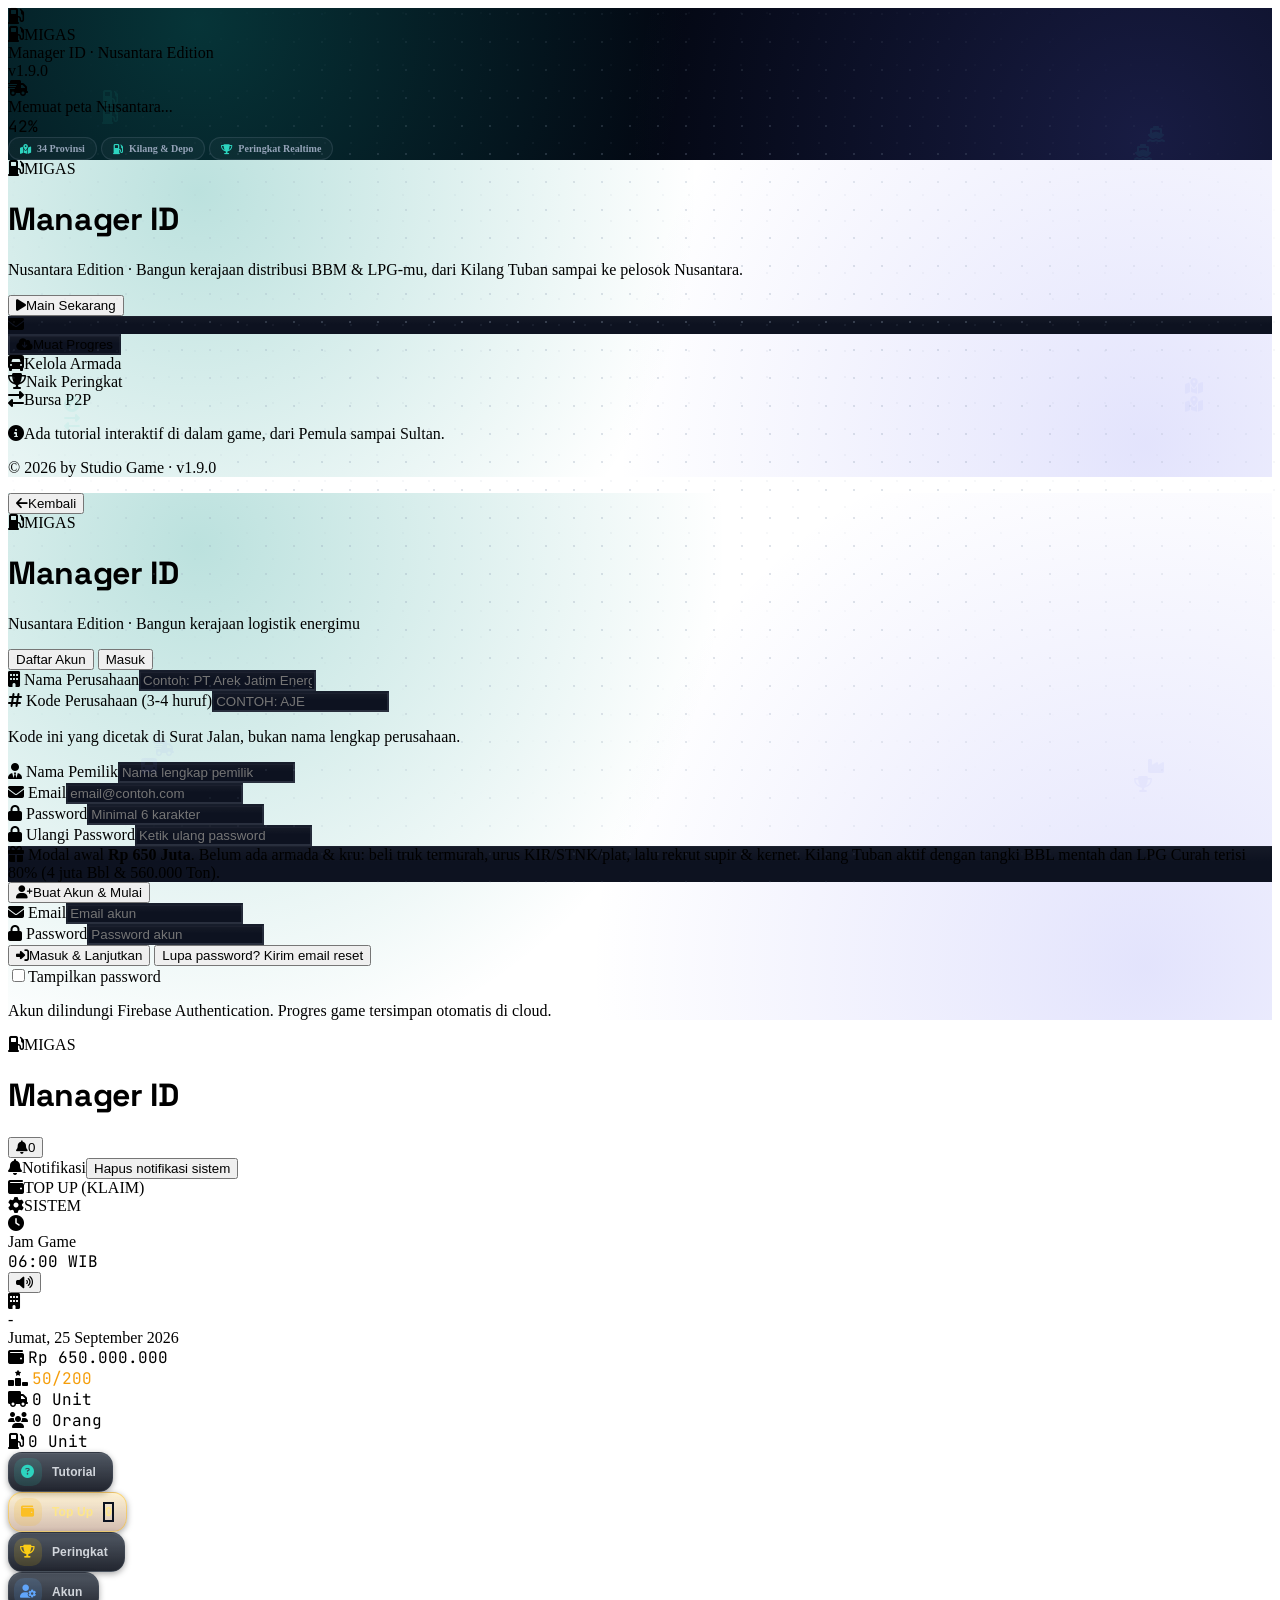
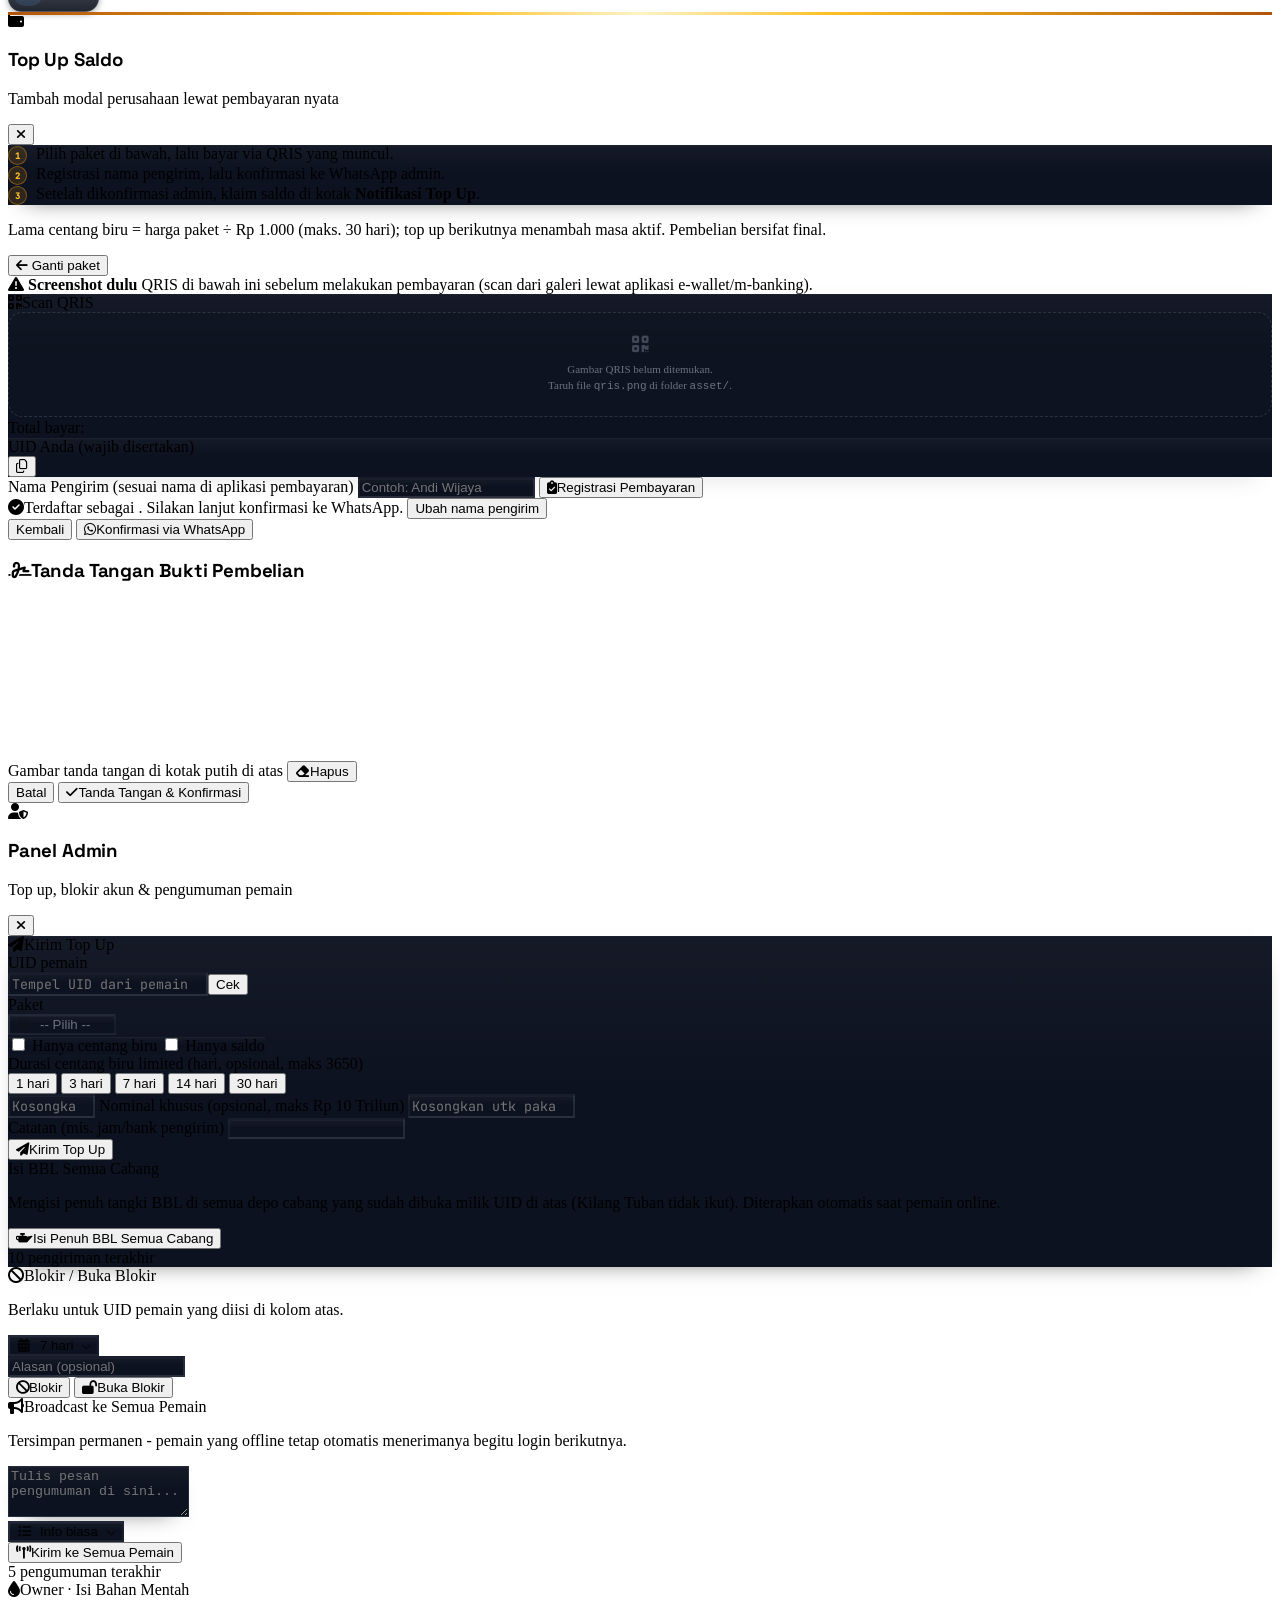
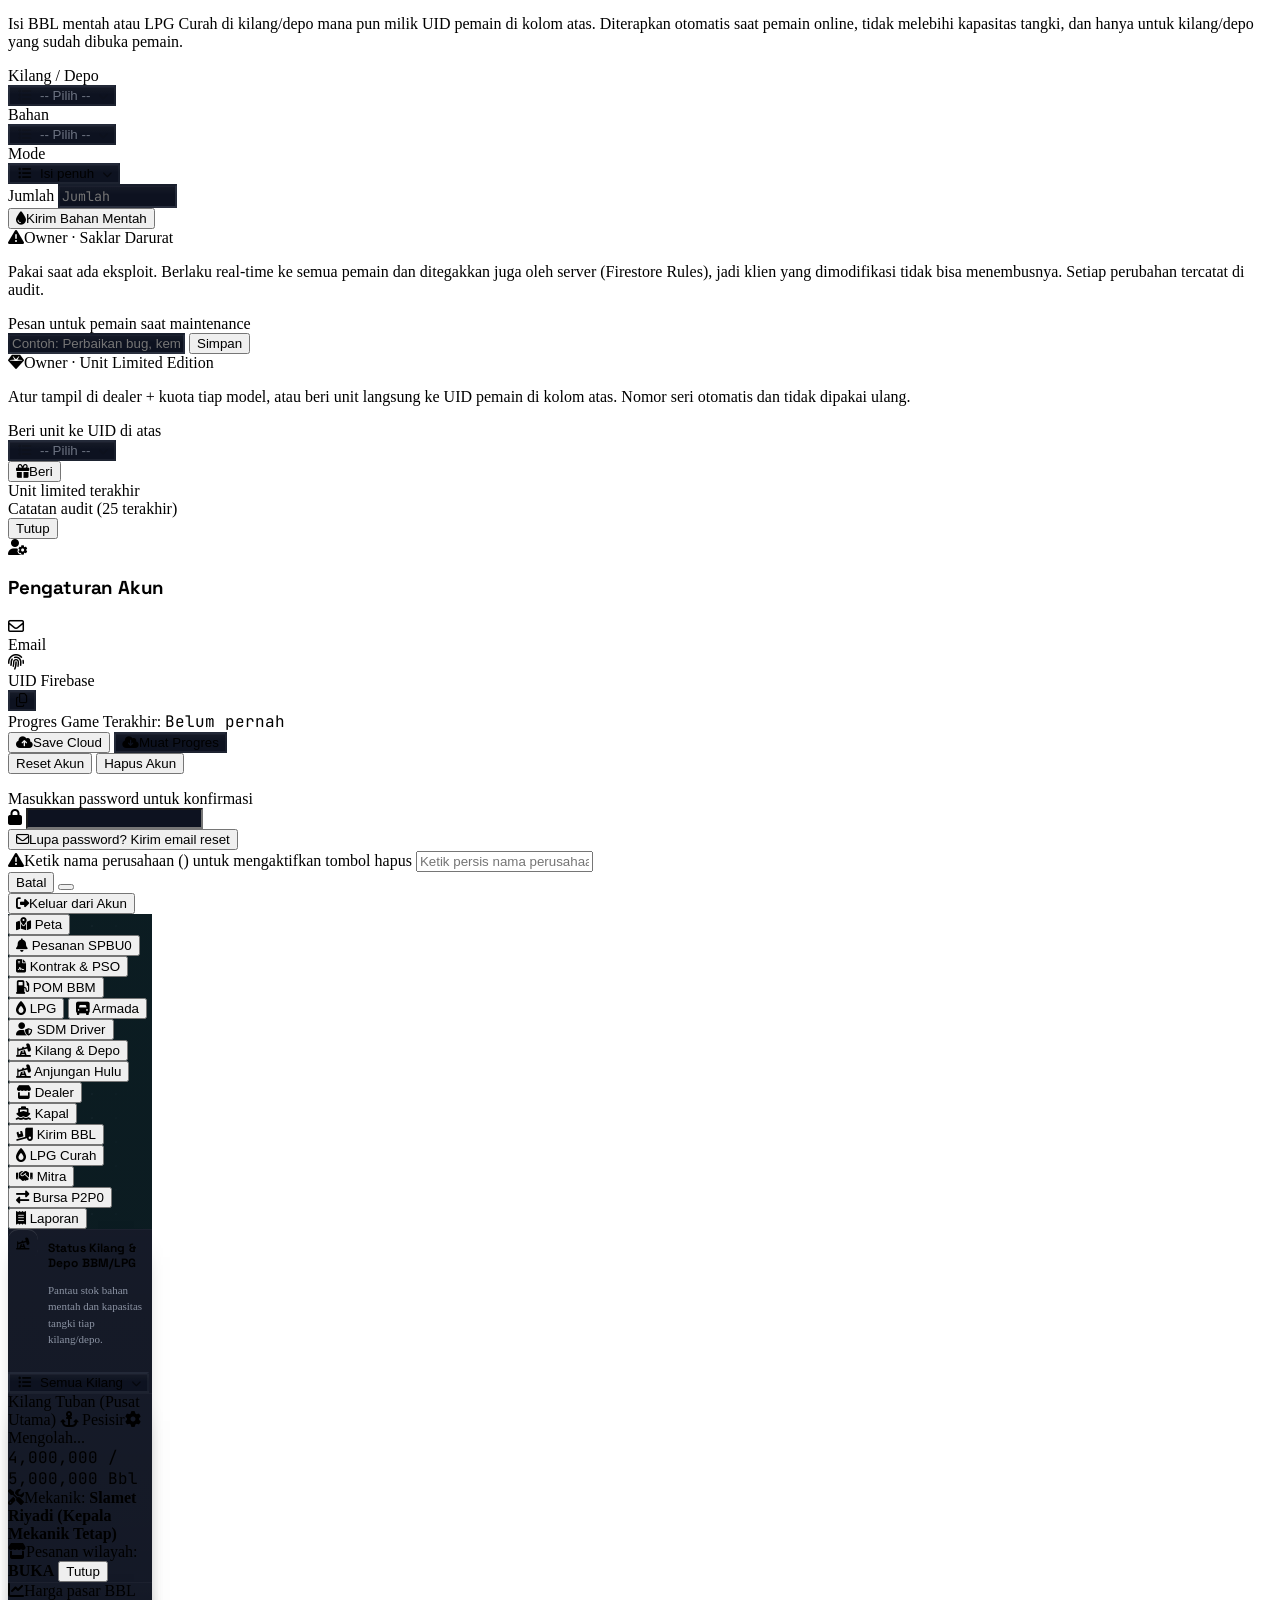
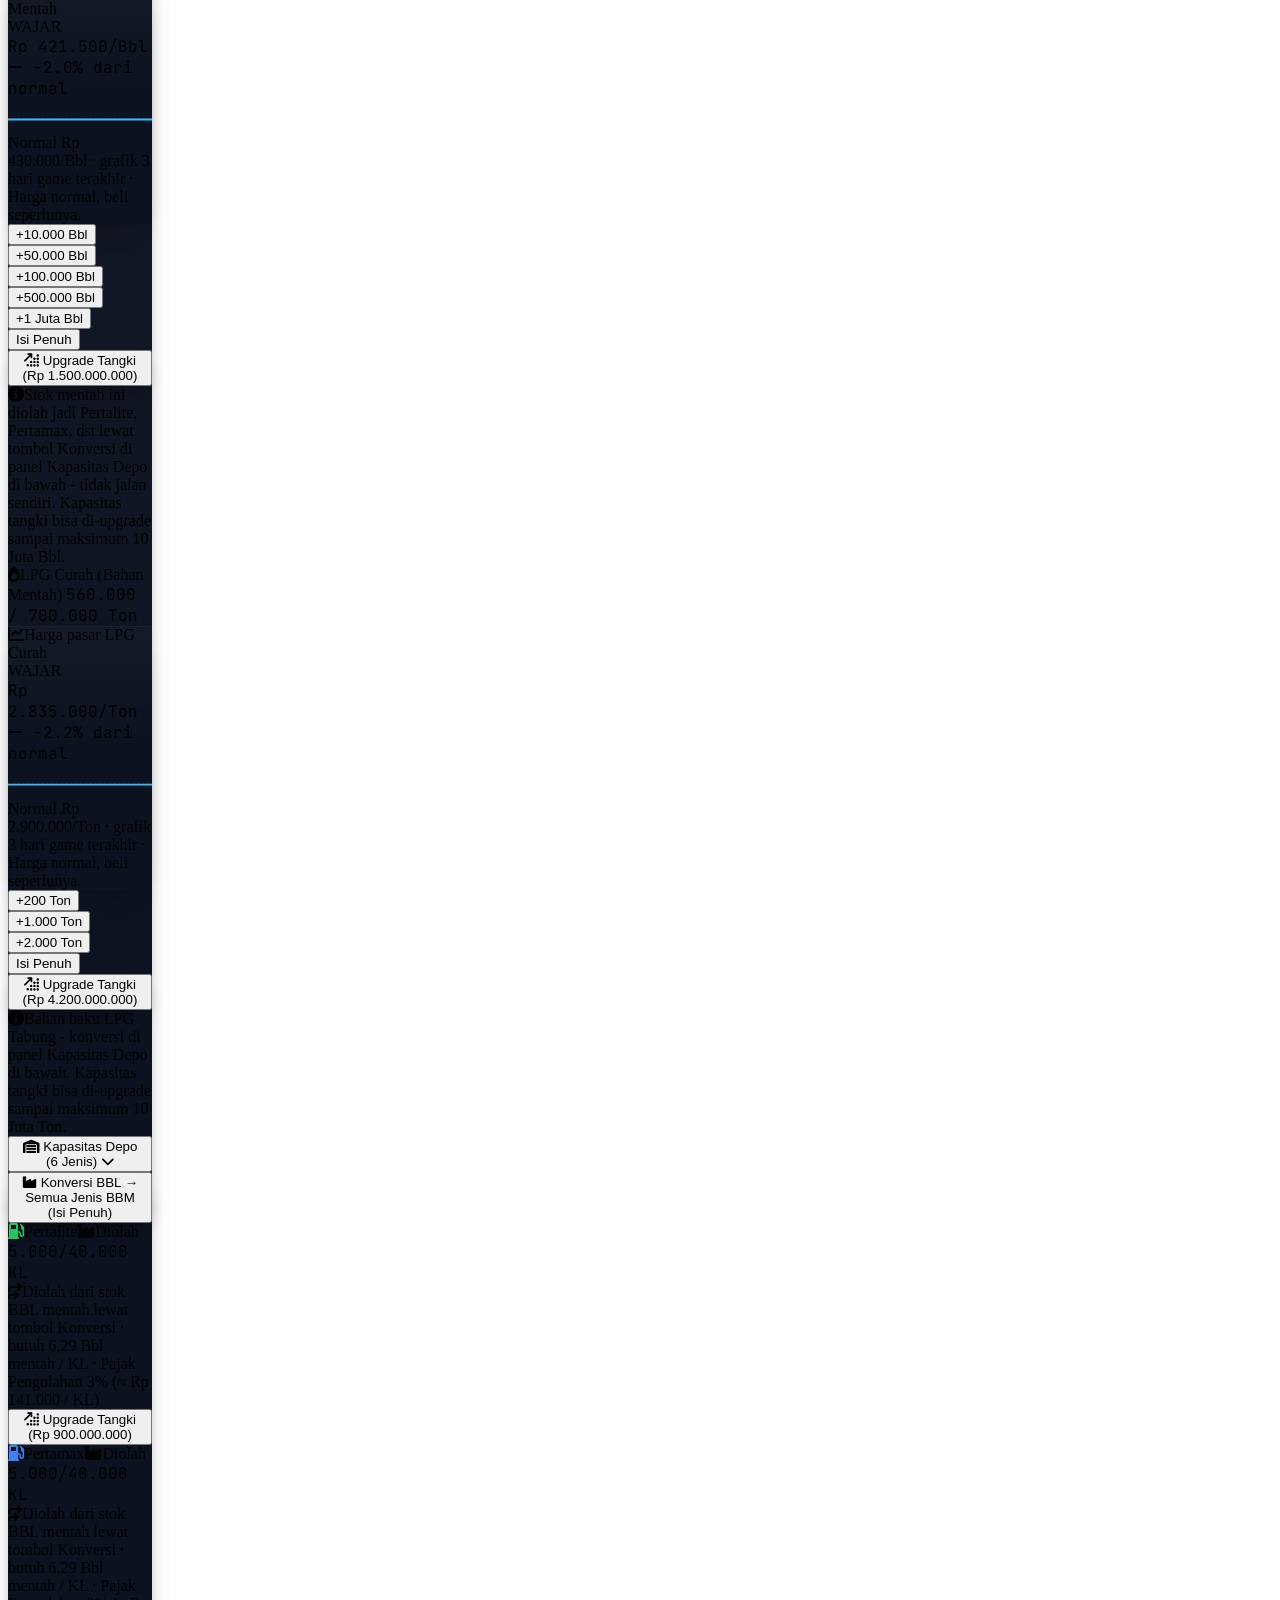
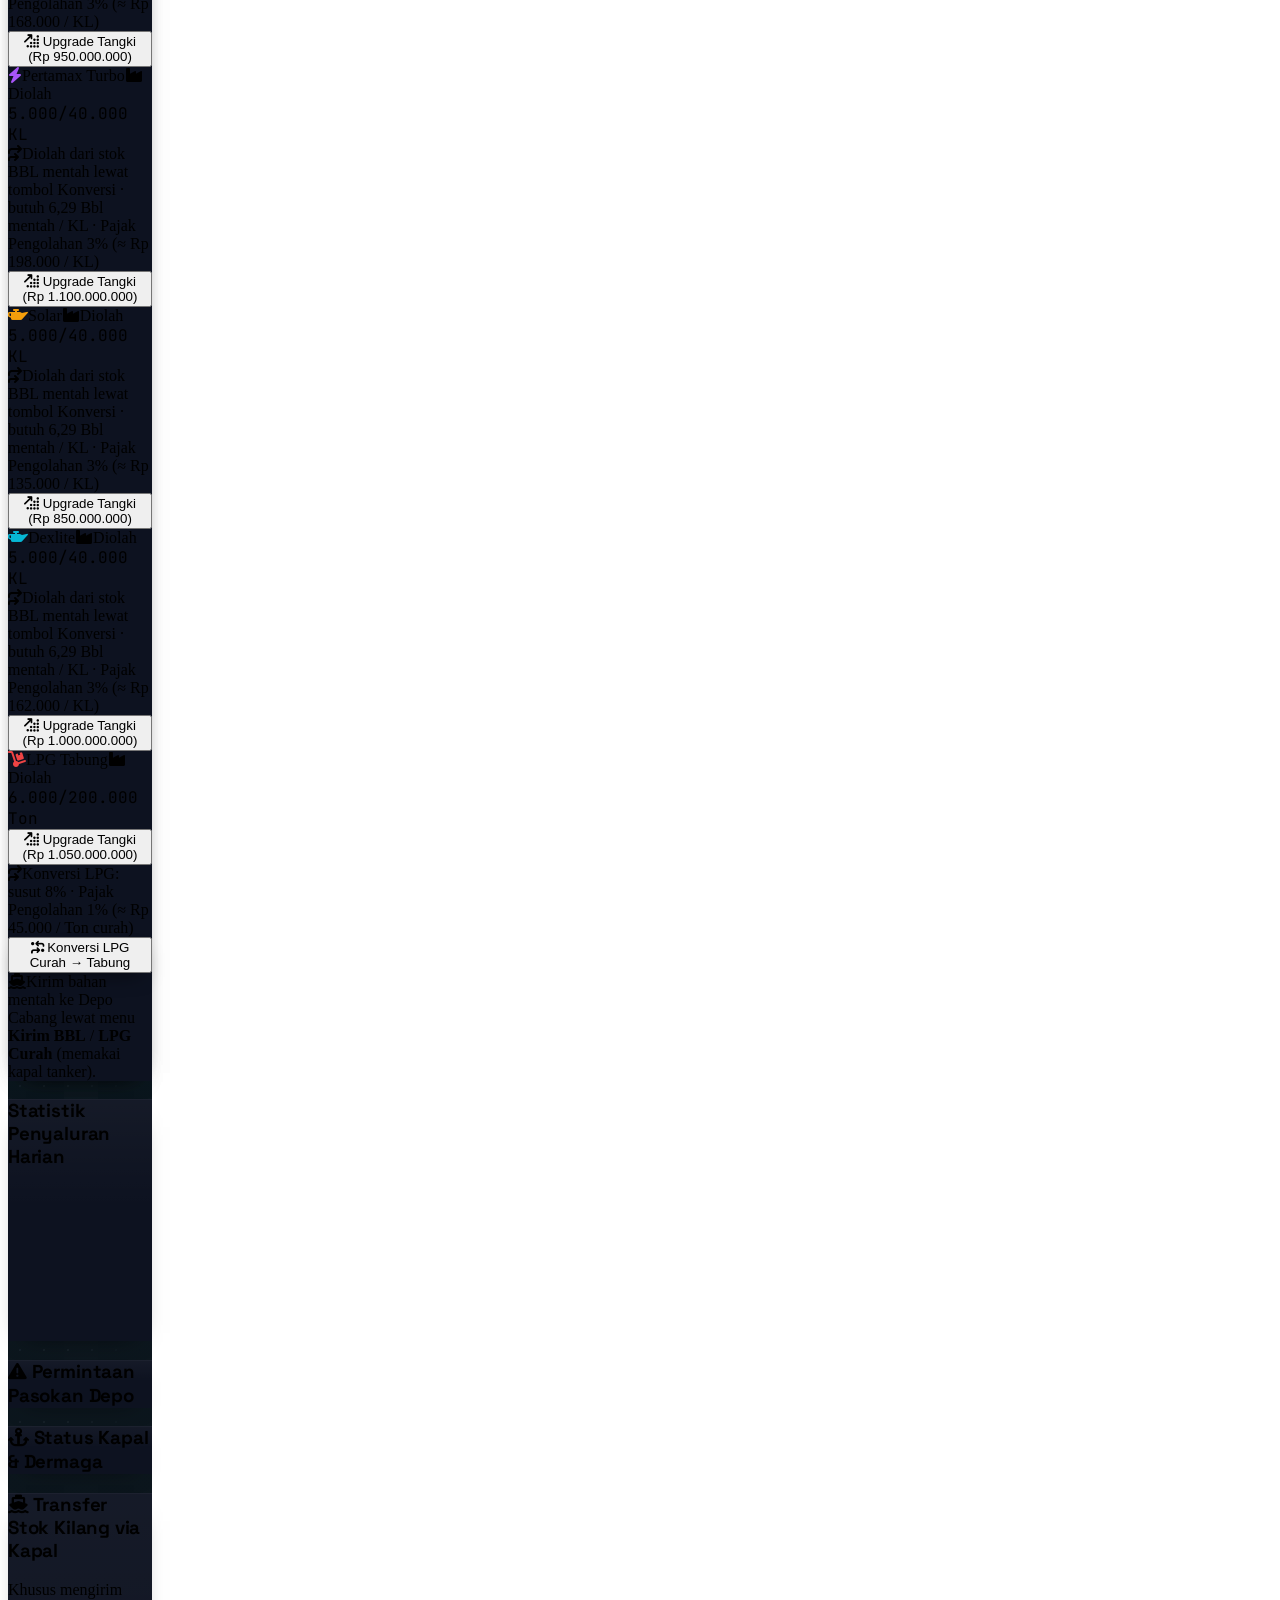
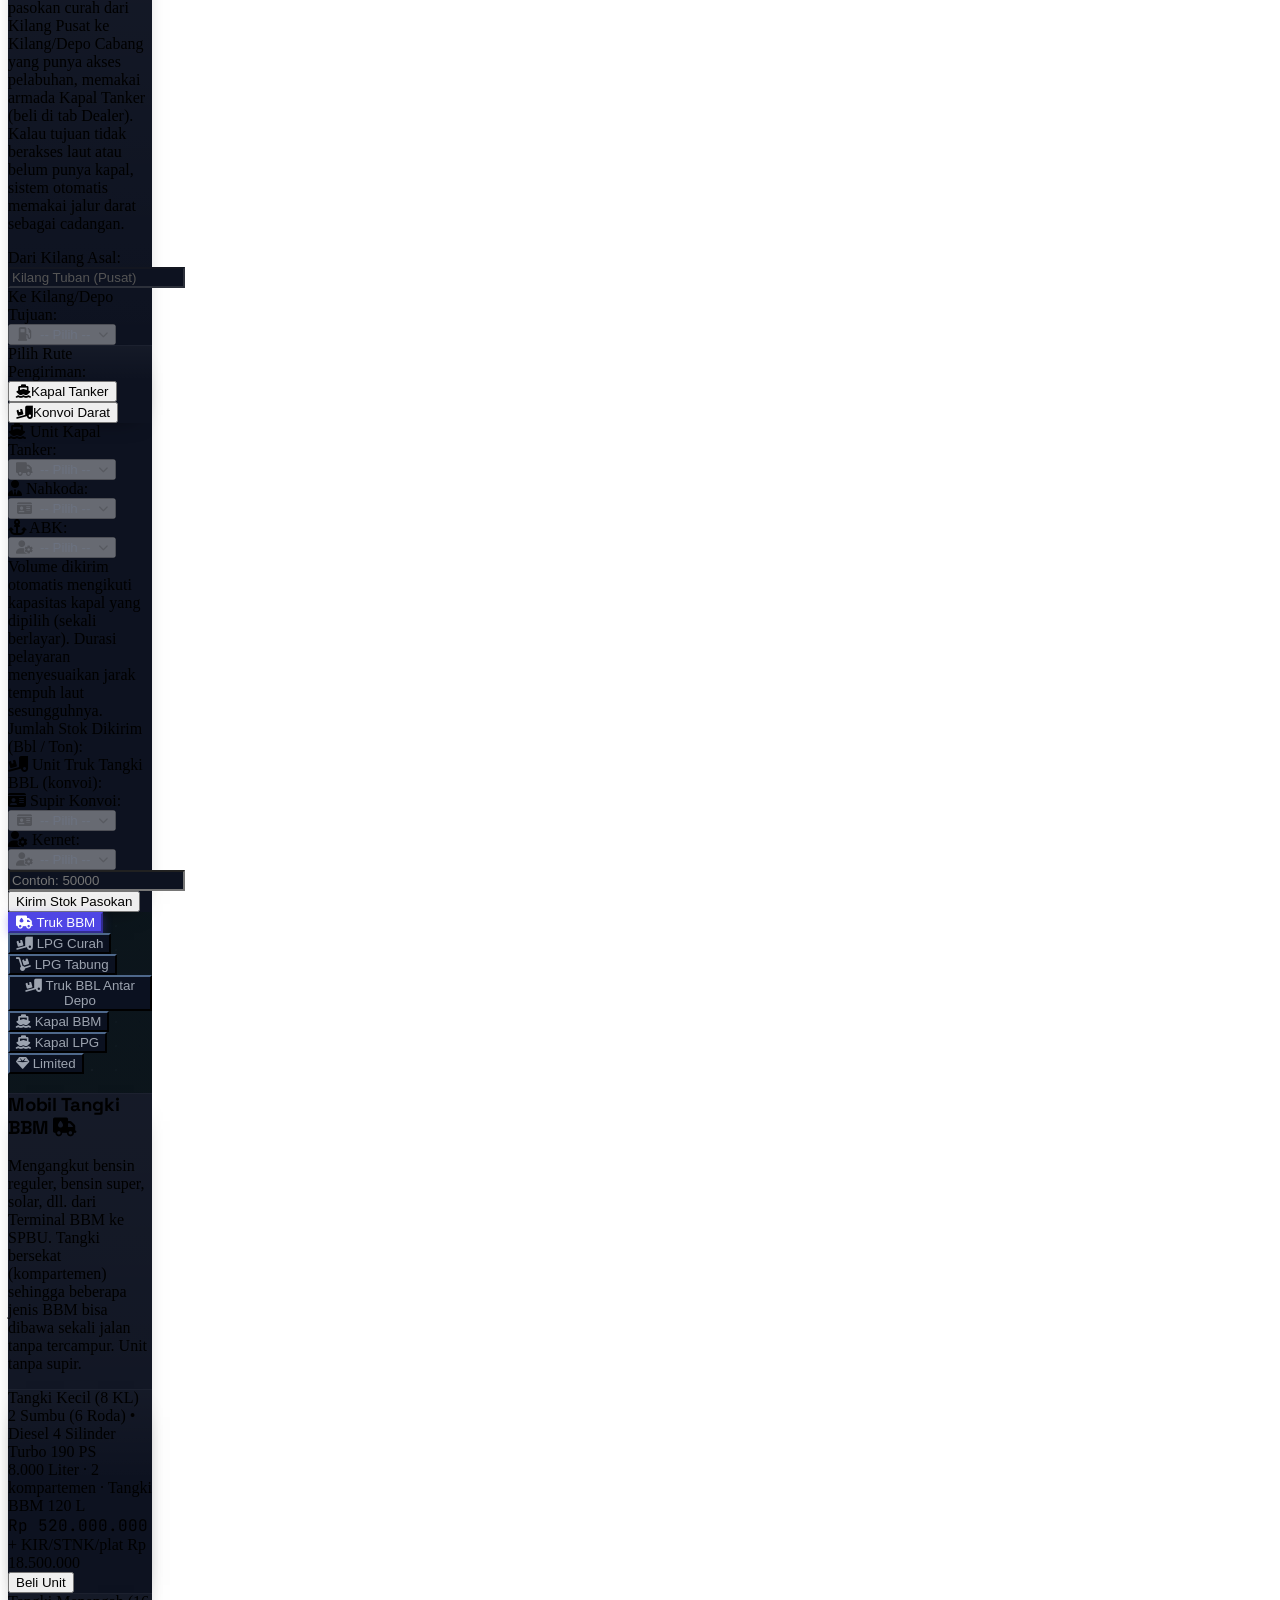
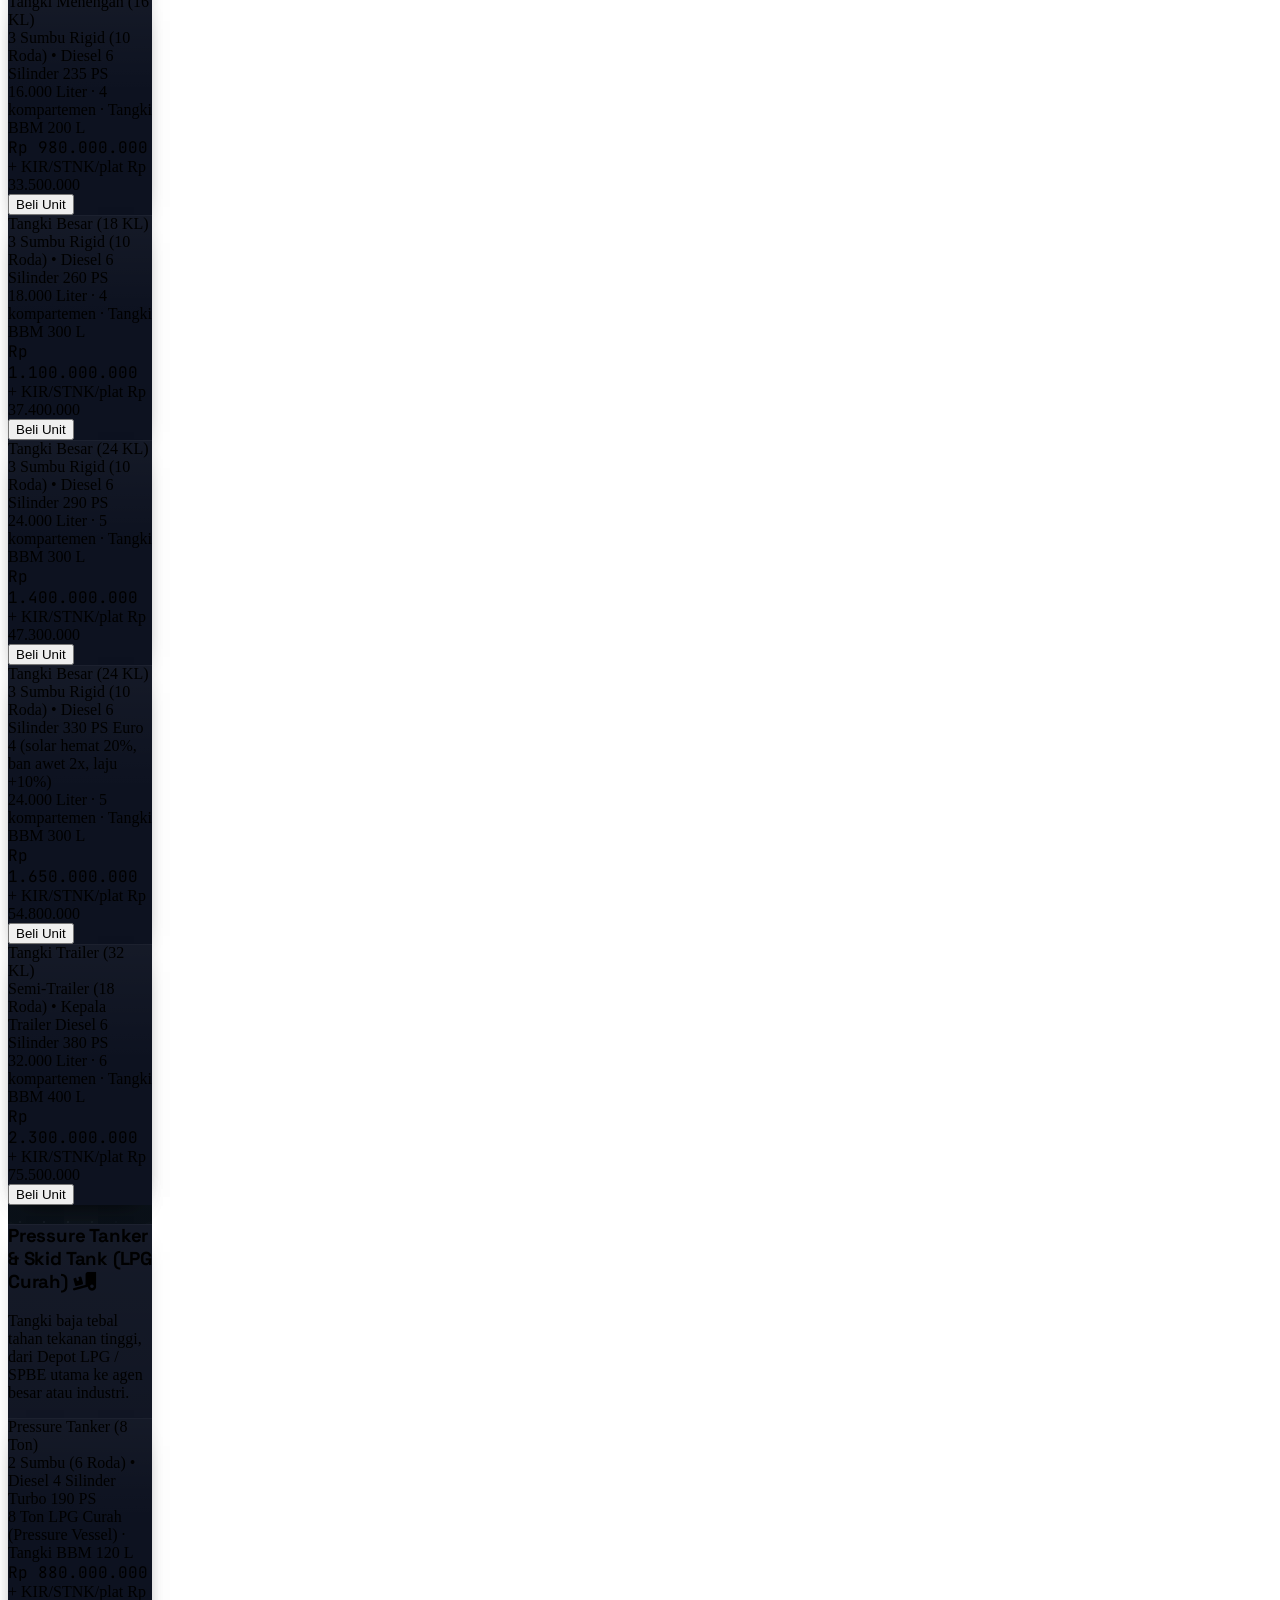
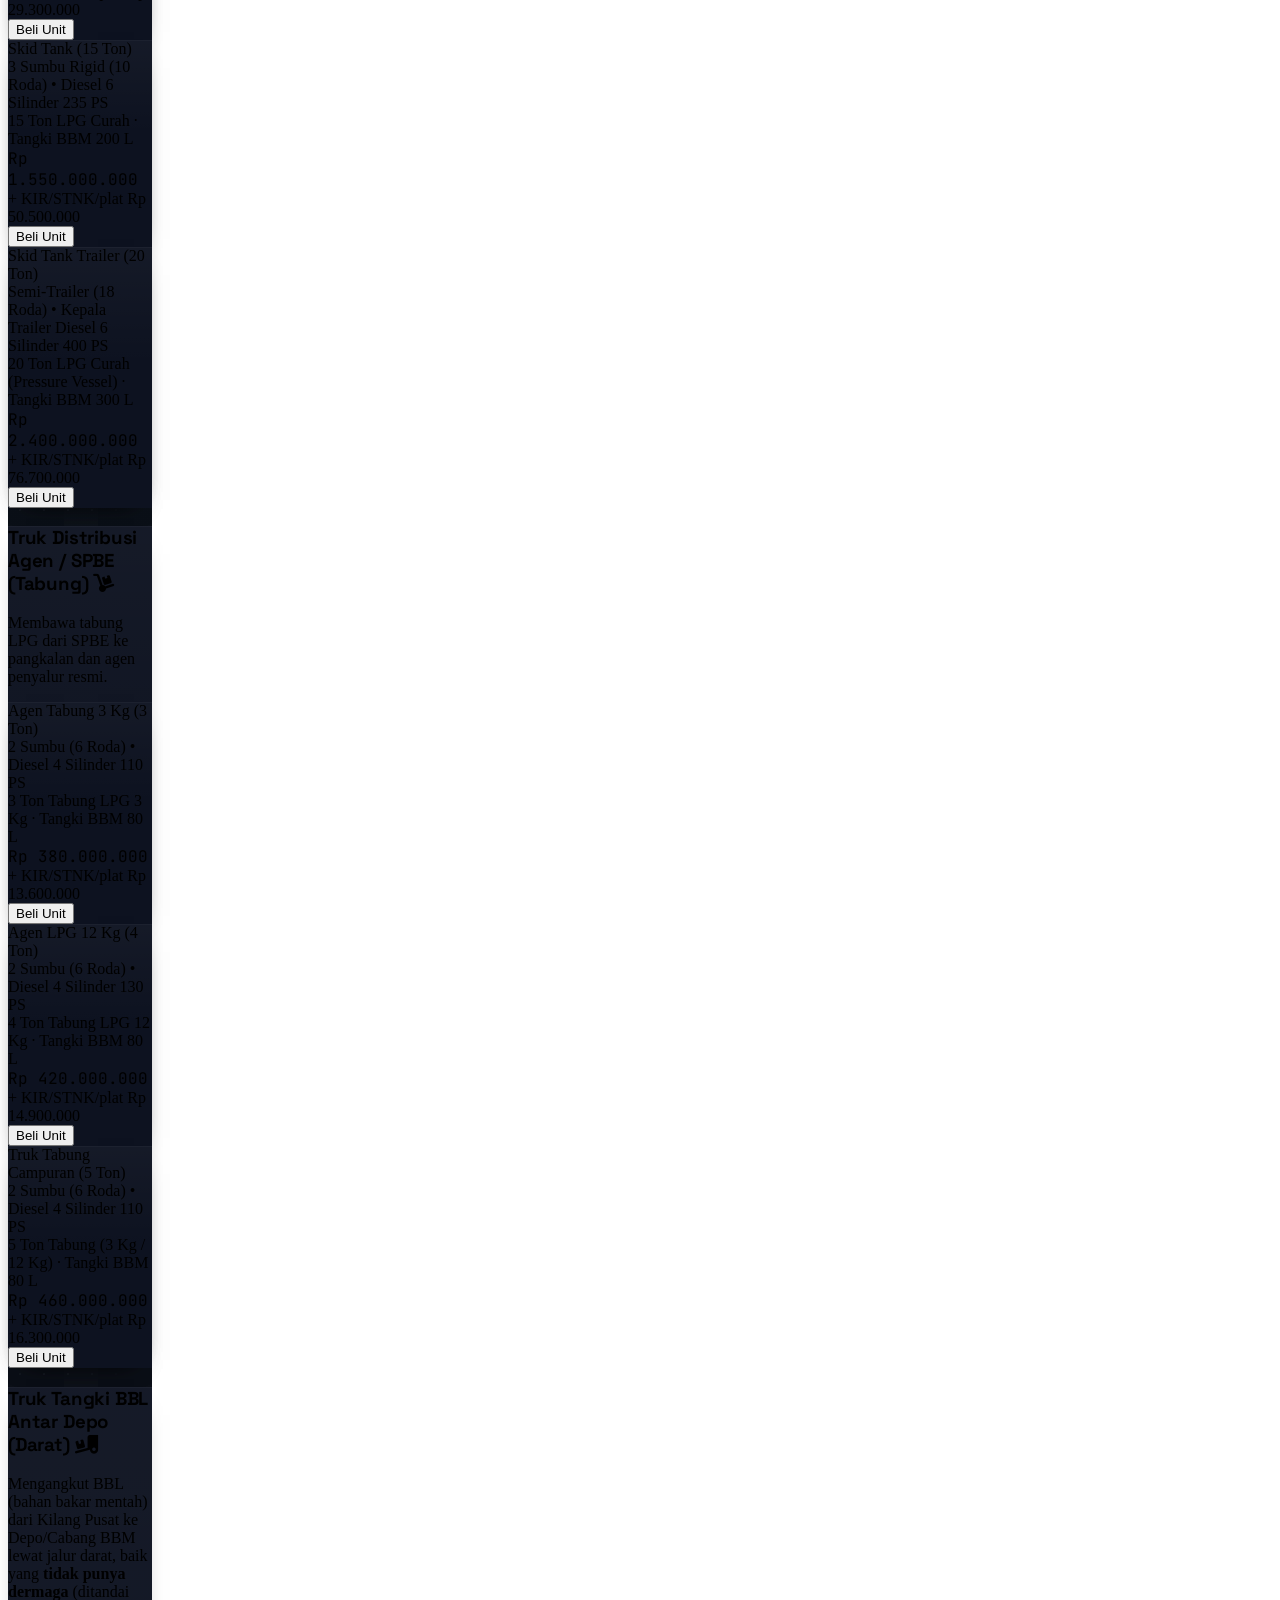
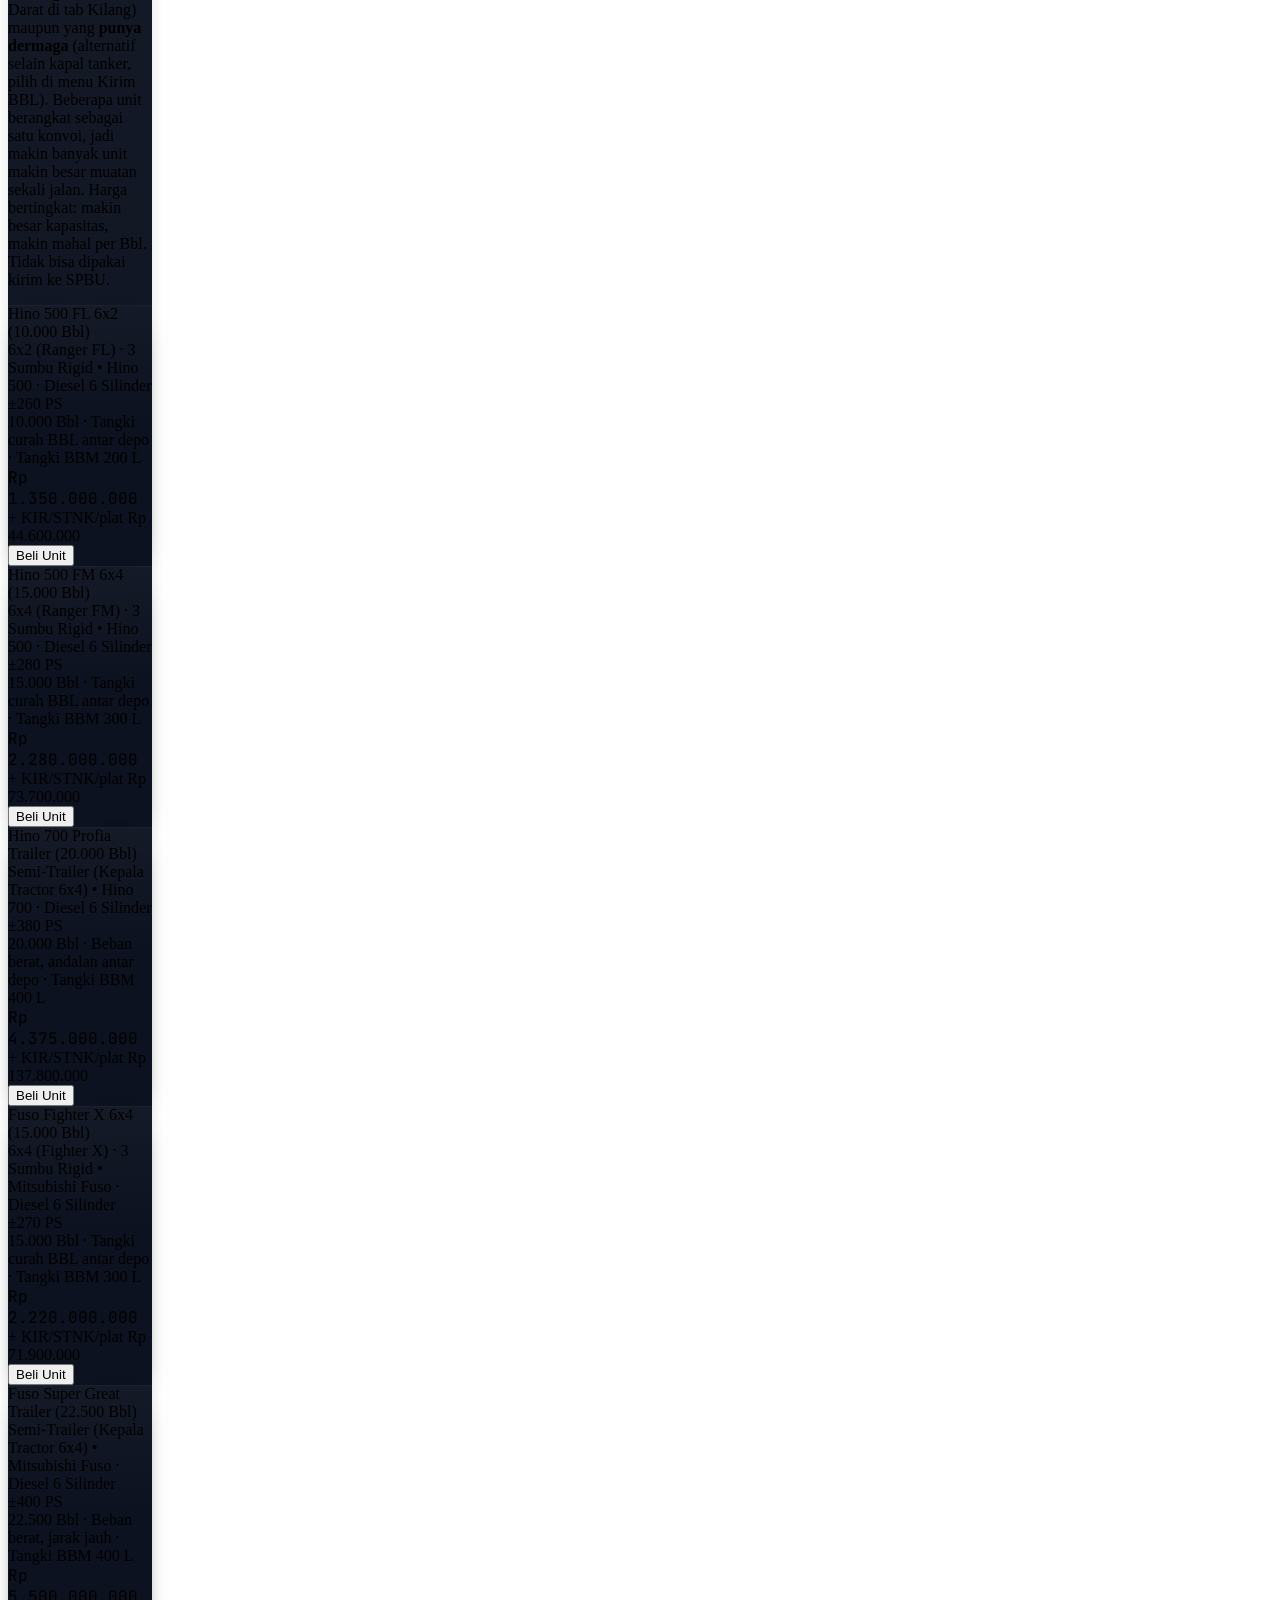
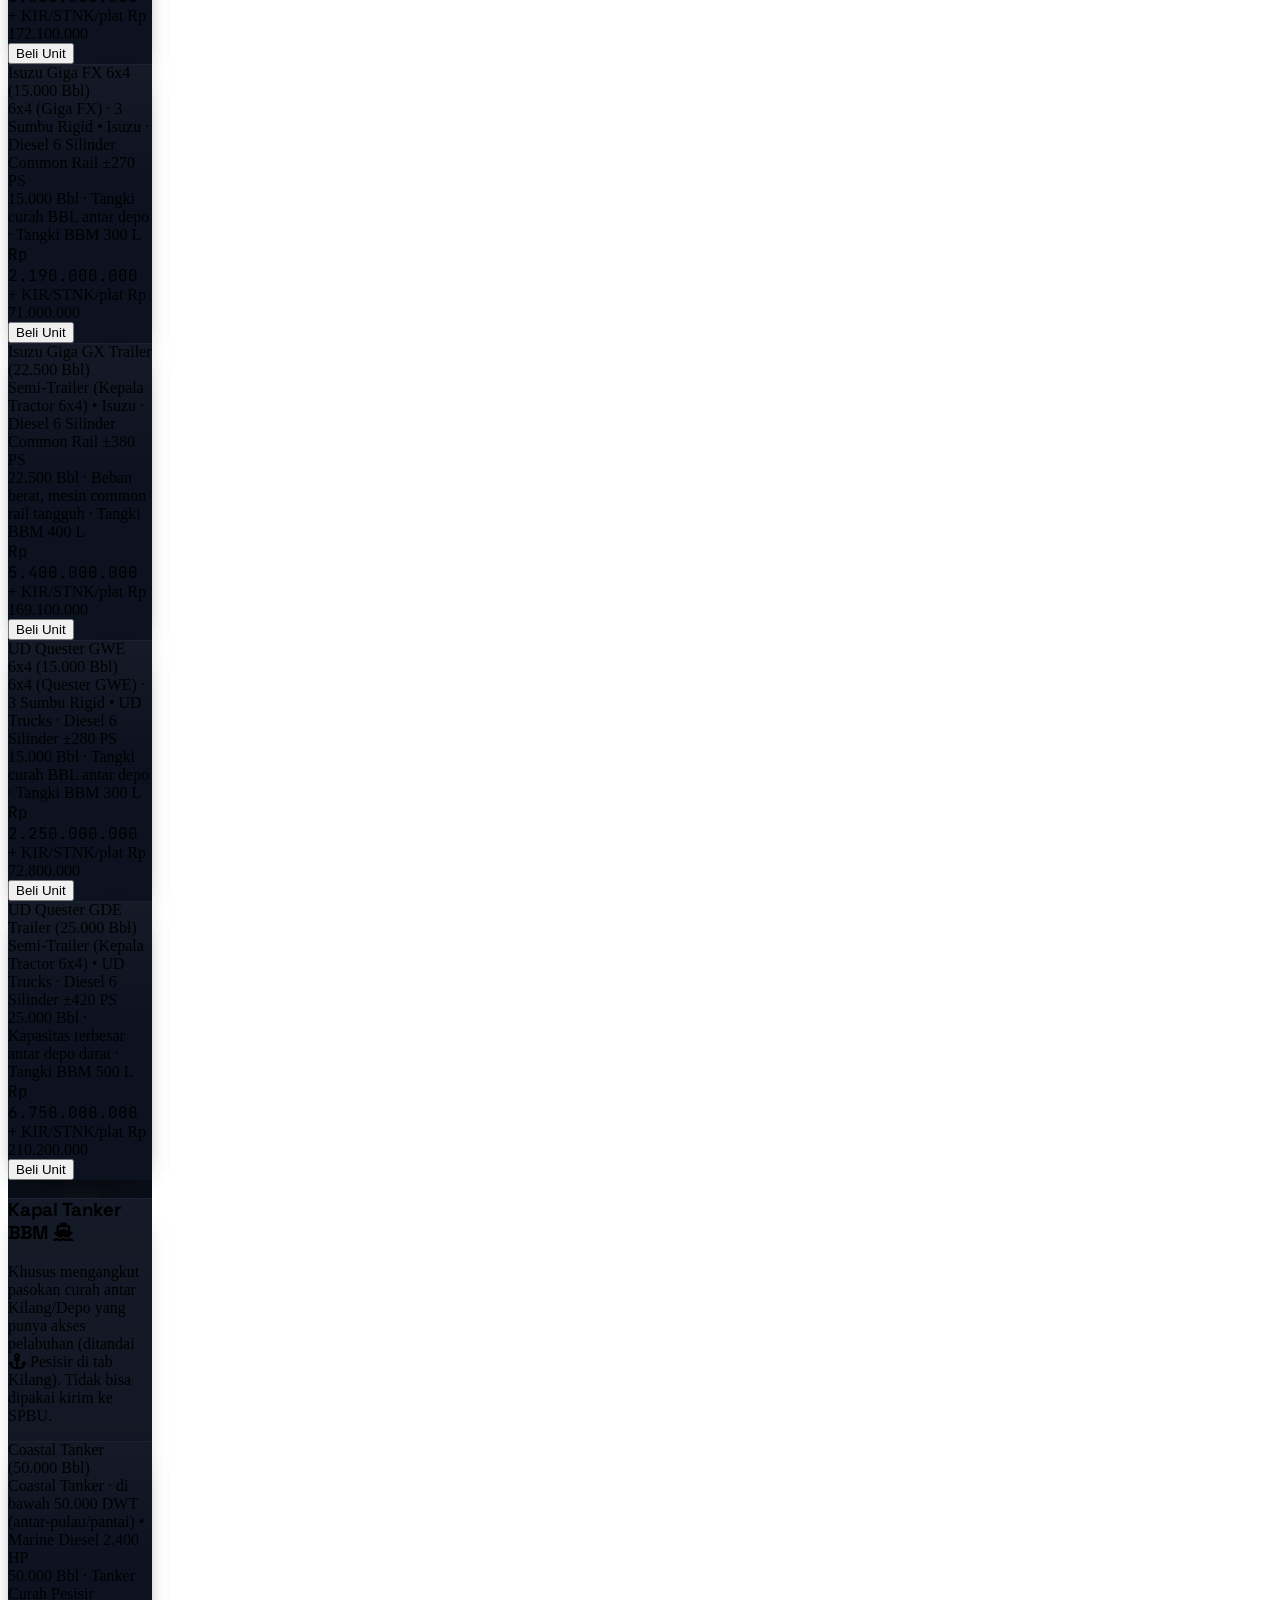
==== commit fcb30369: "Add files via upload" ====
--- a/index.html
+++ b/index.html
@@ -28,6 +28,7 @@
     <link rel="stylesheet" href="css/theme.css">
     <link rel="stylesheet" href="css/layout.css">
     <link rel="stylesheet" href="css/mobile.css">
+    <link rel="stylesheet" href="css/tutorial.css">
 </head>
 <body class="bg-gray-950 text-gray-100 font-sans h-screen flex flex-col overflow-hidden">
 
@@ -132,7 +133,7 @@
                 <div class="flex flex-col items-center gap-1.5 bg-gray-950/50 border border-gray-800 rounded-xl py-3 px-1"><i class="fa-solid fa-right-left text-orange-400 text-lg"></i>Bursa P2P</div>
             </div>
 
-            <p class="text-[10px] text-gray-400 mt-6"><i class="fa-solid fa-circle-info mr-1 text-gray-500"></i>Ada tutorial singkat di dalam game untuk pemain baru.</p>
+            <p class="text-[10px] text-gray-400 mt-6"><i class="fa-solid fa-circle-info mr-1 text-gray-500"></i>Ada tutorial interaktif di dalam game, dari Pemula sampai Sultan.</p>
             <p class="text-[10px] text-gray-500 mt-2">&copy; 2026 by Studio Game &middot; <span id="app-version-splash" class="text-cyan-300/80 font-semibold"></span></p>
         </div>
     </div>
@@ -158,7 +159,7 @@
                     <div><label class="text-gray-400 block mb-1 font-semibold"><i class="fa-solid fa-envelope w-4 text-teal-400"></i> Email</label><input id="reg-email" type="email" autocomplete="email" placeholder="email@contoh.com" class="w-full bg-gray-950 border border-gray-800 rounded-lg p-2.5 text-gray-100 placeholder-gray-600 focus:outline-none focus:border-teal-500"></div>
                     <div><label class="text-gray-400 block mb-1 font-semibold"><i class="fa-solid fa-lock w-4 text-teal-400"></i> Password</label><input id="reg-pass" type="password" data-pw autocomplete="new-password" placeholder="Minimal 6 karakter" class="w-full bg-gray-950 border border-gray-800 rounded-lg p-2.5 text-gray-100 placeholder-gray-600 focus:outline-none focus:border-teal-500"></div>
                     <div><label class="text-gray-400 block mb-1 font-semibold"><i class="fa-solid fa-lock w-4 text-teal-400"></i> Ulangi Password</label><input id="reg-pass2" type="password" data-pw autocomplete="new-password" placeholder="Ketik ulang password" class="w-full bg-gray-950 border border-gray-800 rounded-lg p-2.5 text-gray-100 placeholder-gray-600 focus:outline-none focus:border-teal-500"></div>
-                    <div class="text-[11px] text-gray-400 bg-gray-950 border border-gray-800 rounded-lg p-2.5"><i class="fa-solid fa-gift text-emerald-400 mr-1"></i> Modal awal <b class="text-emerald-400">Rp 650 Juta</b>. Belum ada armada &amp; kru: beli truk termurah, urus KIR/STNK/plat, lalu rekrut supir &amp; kernet. Kilang Tuban aktif dengan stok awal 750.000 Bbl.</div>
+                    <div class="text-[11px] text-gray-400 bg-gray-950 border border-gray-800 rounded-lg p-2.5"><i class="fa-solid fa-gift text-emerald-400 mr-1"></i> Modal awal <b class="text-emerald-400">Rp 650 Juta</b>. Belum ada armada &amp; kru: beli truk termurah, urus KIR/STNK/plat, lalu rekrut supir &amp; kernet. Kilang Tuban aktif dengan tangki BBL mentah dan LPG Curah terisi 80% (4 juta Bbl &amp; 560.000 Ton).</div>
                     <button type="submit" class="w-full bg-teal-600 hover:bg-teal-700 text-white font-bold py-2.5 rounded-lg transition shadow-lg"><i class="fa-solid fa-user-plus mr-2"></i>Buat Akun &amp; Mulai</button>
                 </form>
                 <form id="auth-form-login" onsubmit="submitAuth(event,'login')" class="space-y-3 text-xs hidden" autocomplete="off">
@@ -240,9 +241,6 @@
             <button onclick="openTutorial(false)" class="hbtn" style="--hb:#2dd4bf;--hbg:rgba(45,212,191,.14)" title="Buka tutorial cara main">
                 <i class="hico fa-solid fa-circle-question"></i><span class="hlbl">Tutorial</span>
             </button>
-            <button id="btn-pause-toggle" class="hbtn" style="--hb:#94a3b8;--hbg:rgba(148,163,184,.14)" title="Jeda permainan">
-                <i class="hico fa-solid fa-pause"></i><span class="hlbl">Jeda</span>
-            </button>
             <button id="btn-admin" onclick="openAdmin()" class="hbtn hidden" style="--hb:#f87171;--hbg:rgba(248,113,113,.15)" title="Panel admin: kirim top up ke pemain">
                 <i class="hico fa-solid fa-user-shield"></i><span class="hlbl">Admin</span>
             </button>
@@ -367,7 +365,7 @@
             <!-- Body (scrollable) -->
             <div class="overflow-y-auto custom-scrollbar px-5 py-4 space-y-3.5">
 
-                <!-- Section: Cek UID & Kirim Top Up -->
+                <!-- Section: Cek UID & Kirim Top Up (UID pemain di kolom ini dipakai semua bagian lain; bagian kirim saldo/pass/BBL khusus owner) -->
                 <div class="bg-gray-950/60 border border-gray-800 rounded-xl p-3.5">
                     <div class="flex items-center gap-2 mb-3 text-emerald-400 font-bold text-[11px] uppercase tracking-wide"><i class="fa-solid fa-paper-plane w-3.5 text-center"></i>Kirim Top Up</div>
 
@@ -462,6 +460,69 @@
                         <div id="adm-broadcast-list" class="space-y-1 text-[10px] font-mono max-h-32 overflow-y-auto"></div>
                     </div>
                 </div>
+                <!-- Section: ISI BAHAN MENTAH per kilang/depo (owner) -->
+                <div id="adm-mentah-sec" class="owner-only hidden bg-gray-950/60 border border-sky-500/30 rounded-xl p-3.5">
+                    <div class="flex items-center gap-2 mb-1 text-sky-300 font-bold text-[11px] uppercase tracking-wide"><i class="fa-solid fa-droplet w-3.5 text-center"></i>Owner &middot; Isi Bahan Mentah</div>
+                    <p class="text-[10px] text-gray-500 mb-3">Isi BBL mentah atau LPG Curah di kilang/depo mana pun milik UID pemain di kolom atas. Diterapkan otomatis saat pemain online, tidak melebihi kapasitas tangki, dan hanya untuk kilang/depo yang sudah dibuka pemain.</p>
+
+                    <label class="text-gray-400 block mb-1 font-semibold">Kilang / Depo</label>
+                    <select id="adm-mt-kilang" onchange="admMtUpdate()" class="w-full bg-gray-950 border border-gray-800 rounded-lg p-2.5 text-gray-100 focus:outline-none focus:border-sky-500 transition"></select>
+
+                    <label class="text-gray-400 block mb-1 mt-3 font-semibold">Bahan</label>
+                    <select id="adm-mt-bahan" onchange="admMtUpdate()" class="w-full bg-gray-950 border border-gray-800 rounded-lg p-2.5 text-gray-100 focus:outline-none focus:border-sky-500 transition"></select>
+
+                    <div class="grid grid-cols-2 gap-2 mt-3">
+                        <div>
+                            <label class="text-gray-400 block mb-1 font-semibold">Mode</label>
+                            <select id="adm-mt-mode" onchange="admMtUpdate()" class="w-full bg-gray-950 border border-gray-800 rounded-lg p-2.5 text-gray-100 focus:outline-none focus:border-sky-500 transition">
+                                <option value="full">Isi penuh</option>
+                                <option value="add">Tambah jumlah</option>
+                            </select>
+                        </div>
+                        <div>
+                            <label class="text-gray-400 block mb-1 font-semibold">Jumlah <span id="adm-mt-unit" class="text-gray-600 font-normal"></span></label>
+                            <input id="adm-mt-amount" type="number" min="1" max="10000000" step="1" placeholder="Jumlah" class="w-full bg-gray-950 border border-gray-800 rounded-lg p-2.5 text-gray-100 font-mono focus:outline-none focus:border-sky-500 focus:ring-1 focus:ring-sky-500/40 transition">
+                        </div>
+                    </div>
+                    <div id="adm-mt-info" class="text-[10px] text-gray-500 mt-2 min-h-[1rem]"></div>
+                    <div id="adm-mt-msg" class="hidden mt-2 text-[11px] rounded-lg px-3 py-2 border"></div>
+                    <button id="adm-mt-send" onclick="adminFillMentah()" class="w-full mt-3 bg-sky-700 hover:bg-sky-600 disabled:opacity-50 text-white font-bold py-2.5 rounded-lg transition"><i class="fa-solid fa-droplet mr-1.5"></i>Kirim Bahan Mentah</button>
+                </div>
+                <!-- Section: SAKLAR DARURAT (owner) - dokumen config/flags -->
+                <div id="adm-flags-sec" class="owner-only hidden bg-gray-950/60 border border-red-500/40 rounded-xl p-3.5">
+                    <div class="flex items-center gap-2 mb-1 text-red-300 font-bold text-[11px] uppercase tracking-wide"><i class="fa-solid fa-triangle-exclamation w-3.5 text-center"></i>Owner &middot; Saklar Darurat</div>
+                    <p class="text-[10px] text-gray-500 mb-3">Pakai saat ada eksploit. Berlaku real-time ke semua pemain dan ditegakkan juga oleh server (Firestore Rules), jadi klien yang dimodifikasi tidak bisa menembusnya. Setiap perubahan tercatat di audit.</p>
+                    <div id="adm-flags-rows" class="space-y-2"></div>
+                    <div class="mt-3 pt-3 border-t border-gray-800/70">
+                        <div class="text-[10px] text-gray-500 font-semibold uppercase tracking-wide mb-1.5">Pesan untuk pemain saat maintenance</div>
+                        <div class="flex gap-2">
+                            <input id="adm-flags-msg" maxlength="300" placeholder="Contoh: Perbaikan bug, kembali sekitar 30 menit." class="flex-1 min-w-0 bg-gray-950 border border-gray-800 rounded-lg p-2.5 text-gray-100 focus:outline-none focus:border-red-500 transition">
+                            <button type="button" onclick="ownerSaveFlagMsg()" class="shrink-0 bg-gray-800 hover:bg-gray-700 text-gray-200 font-bold px-3.5 rounded-lg transition">Simpan</button>
+                        </div>
+                        <div id="adm-flags-meta" class="text-[10px] text-gray-600 mt-2"></div>
+                    </div>
+                </div>
+                <!-- Section: OWNER DEVELOPER (hanya tampil untuk admins/{uid}.role == 'owner') -->
+                <div id="adm-owner-sec" class="owner-only hidden bg-gray-950/60 border border-yellow-500/30 rounded-xl p-3.5">
+                    <div class="flex items-center gap-2 mb-1 text-yellow-300 font-bold text-[11px] uppercase tracking-wide"><i class="fa-solid fa-gem w-3.5 text-center"></i>Owner &middot; Unit Limited Edition</div>
+                    <p class="text-[10px] text-gray-500 mb-3">Atur tampil di dealer + kuota tiap model, atau beri unit langsung ke UID pemain di kolom atas. Nomor seri otomatis dan tidak dipakai ulang.</p>
+                    <div id="adm-ltd-models" class="space-y-2"></div>
+                    <div class="mt-3 pt-3 border-t border-gray-800/70">
+                        <div class="text-[10px] text-gray-500 font-semibold uppercase tracking-wide mb-1.5">Beri unit ke UID di atas</div>
+                        <div class="flex gap-2">
+                            <select id="adm-ltd-grant-model" class="flex-1 min-w-0 bg-gray-950 border border-gray-800 rounded-lg p-2.5 text-gray-100 focus:outline-none focus:border-yellow-500 transition"></select>
+                            <button id="adm-ltd-grant-btn" onclick="adminGrantLimited()" class="shrink-0 bg-yellow-600 hover:bg-yellow-500 disabled:opacity-50 text-gray-950 font-bold px-4 rounded-lg transition"><i class="fa-solid fa-gift mr-1"></i>Beri</button>
+                        </div>
+                    </div>
+                    <div class="mt-3 pt-3 border-t border-gray-800/70">
+                        <div class="text-[10px] text-gray-500 font-semibold uppercase tracking-wide mb-1.5">Unit limited terakhir</div>
+                        <div id="adm-ltd-list" class="space-y-1 text-[10px] font-mono max-h-40 overflow-y-auto"></div>
+                    </div>
+                    <div class="mt-3 pt-3 border-t border-gray-800/70">
+                        <div class="text-[10px] text-gray-500 font-semibold uppercase tracking-wide mb-1.5">Catatan audit (25 terakhir)</div>
+                        <div id="adm-audit-list" class="space-y-1 text-[10px] font-mono max-h-40 overflow-y-auto"></div>
+                    </div>
+                </div>
             </div>
 
             <!-- Footer -->
@@ -539,7 +600,7 @@
     </div>
 
     <!-- Main Workspace Grid -->
-    <div class="flex-1 flex flex-col lg:flex-row overflow-y-auto lg:overflow-hidden">
+    <div id="workspace-grid" class="flex-1 flex flex-col lg:flex-row overflow-y-auto lg:overflow-hidden">
 
         <!-- Sidebar Left: Control Center -->
         <aside id="left-aside" class="nav-only w-full lg:w-[480px] lg:shrink-0 max-h-[60vh] lg:max-h-none bg-gray-900 border-r border-gray-800 flex flex-col lg:flex-row z-10 shadow-2xl overflow-hidden">
@@ -760,6 +821,7 @@
                         <button onclick="selectDealerCat('depo-bbl')" data-dcat="depo-bbl" class="dealer-cat-btn shrink-0 whitespace-nowrap py-2 px-3 rounded-lg text-xs font-semibold flex items-center gap-1.5 border transition"><i class="fa-solid fa-truck-ramp-box"></i> Truk BBL Antar Depo</button>
                         <button onclick="selectDealerCat('kapal-bbm')" data-dcat="kapal-bbm" class="dealer-cat-btn shrink-0 whitespace-nowrap py-2 px-3 rounded-lg text-xs font-semibold flex items-center gap-1.5 border transition"><i class="fa-solid fa-ship"></i> Kapal BBM</button>
                         <button onclick="selectDealerCat('kapal-lpg')" data-dcat="kapal-lpg" class="dealer-cat-btn shrink-0 whitespace-nowrap py-2 px-3 rounded-lg text-xs font-semibold flex items-center gap-1.5 border transition"><i class="fa-solid fa-ship"></i> Kapal LPG</button>
+                        <button onclick="selectDealerCat('limited')" data-dcat="limited" class="dealer-cat-btn hidden shrink-0 whitespace-nowrap py-2 px-3 rounded-lg text-xs font-semibold flex items-center gap-1.5 border transition text-yellow-300"><i class="fa-solid fa-gem"></i> Limited</button>
                     </div>
 
                     <div class="dealer-cat-panel bg-gray-950 p-3.5 rounded-xl border border-gray-800 shadow" data-dcat-panel="bbm">
@@ -814,6 +876,15 @@
                         </h3>
                         <p class="text-[11px] text-gray-400 mb-2.5">Khusus mengangkut pasokan curah antar Kilang/Depo yang punya akses pelabuhan. Tidak bisa dipakai kirim ke SPBU.</p>
                         <div id="dealer-kapal-lpg-list" class="space-y-2 text-xs"></div>
+                    </div>
+
+                    <div class="dealer-cat-panel hidden bg-gray-950 p-3.5 rounded-xl border border-gray-800 shadow border-t-2 border-t-yellow-400" data-dcat-panel="limited">
+                        <h3 class="text-xs font-bold text-yellow-300 uppercase tracking-wider mb-1 flex items-center justify-between">
+                            <span>Limited Edition Developer</span>
+                            <i class="fa-solid fa-gem"></i>
+                        </h3>
+                        <p class="text-[11px] text-gray-400 mb-2.5">Unit edisi terbatas dengan nomor seri. Jumlahnya dibatasi server dan hanya tersedia selama developer membukanya. Tidak bisa dijual ke Bursa P2P maupun Jual Instan.</p>
+                        <div id="dealer-limited-list" class="space-y-2 text-xs"></div>
                     </div>
                 </div>
 
@@ -940,6 +1011,7 @@
 
                 <!-- Tab Bursa P2P: Jual-beli unit truk bekas antar pemain (akun Firebase nyata) -->
                 <div id="tab-bursa" class="tab-content hidden space-y-4">
+                    <div id="bursa-off-note" class="hidden bg-red-500/10 border border-red-500/40 rounded-xl p-3 text-[11px] text-red-200 flex gap-2"><i class="fa-solid fa-store-slash mt-0.5"></i><span data-note></span></div>
                     <div id="bursa-claim-box" class="hidden bg-gray-950 border border-emerald-500/30 rounded-xl p-3.5 space-y-2"></div>
 
                     <div class="bg-gray-950 p-3.5 rounded-xl border border-gray-800 shadow border-l-4 border-l-orange-500">
@@ -1189,20 +1261,6 @@
         </div>
     </div>
 
-    <!-- Modal Tutorial: panduan singkat langkah demi langkah untuk pemain baru -->
-    <div id="tutorial-overlay" class="hidden fixed inset-0 bg-black/80 backdrop-blur-sm z-[10600] flex items-center justify-center p-4">
-        <div class="bg-gray-900 border border-gray-800 rounded-2xl shadow-2xl w-full max-w-sm p-5 text-center border-t-4 border-t-teal-500">
-            <div id="tut-icon" class="w-16 h-16 bg-teal-600/20 text-teal-400 rounded-full flex items-center justify-center mx-auto mb-3 text-2xl border border-teal-500/30"><i class="fa-solid fa-gas-pump"></i></div>
-            <h3 id="tut-title" class="text-sm font-bold text-gray-100 mb-1.5"></h3>
-            <p id="tut-desc" class="text-xs text-gray-400 leading-relaxed mb-4"></p>
-            <div id="tut-dots" class="flex items-center justify-center gap-1.5 mb-4"></div>
-            <div class="flex gap-2">
-                <button id="tut-skip" onclick="skipTutorial()" class="flex-1 bg-gray-800 hover:bg-gray-700 text-gray-300 font-semibold py-2.5 rounded-lg text-xs transition">Lewati</button>
-                <button id="tut-next" onclick="nextTutorial()" class="flex-1 bg-teal-600 hover:bg-teal-700 text-white font-bold py-2.5 rounded-lg text-xs transition"></button>
-            </div>
-        </div>
-    </div>
-
     <!-- Modal Surat Jalan BBM: dokumen dispatch + tanda tangan digital + konfirmasi keberangkatan -->
     <div id="surat-jalan-modal" class="fixed inset-0 bg-black/80 backdrop-blur-sm z-[9999] hidden flex items-center justify-center p-4">
         <div class="bg-gray-900 border border-gray-800 rounded-2xl max-w-lg w-full shadow-2xl border-t-4 border-t-emerald-500 text-left max-h-[92vh] flex flex-col">
@@ -1309,7 +1367,6 @@
                 </div>
                 <div class="flex items-center justify-between gap-2 flex-wrap">
                     <div id="recruit-sorts" class="flex gap-1.5 flex-wrap"></div>
-                    <button onclick="refreshCandidates()" class="text-[11px] text-purple-400 hover:text-purple-300 font-semibold"><i class="fa-solid fa-rotate mr-1"></i>Cari Kandidat Baru</button>
                 </div>
                 <div id="recruit-status" class="hidden text-[11px] text-emerald-400 bg-emerald-500/10 border border-emerald-500/20 rounded-lg px-2.5 py-1.5"></div>
             </div>
@@ -1470,5 +1527,8 @@
     <script src="js/10c-kontrak-pso.js"></script>
     <script src="js/11-hulu-upstream.js"></script>
     <script src="js/12-offline.js"></script>
+    <script src="js/13-tutorial.js"></script>
+    <script src="js/14-limited-edition.js"></script>
+    <script src="js/15-saklar-darurat.js"></script>
 </body>
 </html>
--- a/css/layout.css
+++ b/css/layout.css
@@ -24,6 +24,8 @@
         @keyframes refine-stripes{from{background-position:0 0}to{background-position:14px 0}}
         .truck-tip{background:#111827;color:#e5e7eb;border:1px solid #374151;font-size:10px;font-weight:700;padding:1px 5px;box-shadow:none}
         .truck-tip:before{display:none}
+        /* Julukan unit: baris atas label di atas ikon truk/kapal (lihat truckTipHtml di 07-animasi-kapal.js) */
+        .truck-tip .tt-jk{display:block;text-align:center;color:#fbbf24;font-size:10px;font-weight:800;line-height:1.25;letter-spacing:.2px}
         /* Lencana status kecil di bawah ikon truk: MEMUAT / BONGKAR + hitung mundur (lihat setTruckStage di 07-animasi-kapal.js) */
         .truck-stat{position:absolute;top:100%;left:50%;transform:translateX(-50%);margin-top:4px;white-space:nowrap;pointer-events:none;color:#fff;font-size:9px;font-weight:800;line-height:1;padding:3px 6px;border-radius:999px;border:1px solid rgba(255,255,255,.75);box-shadow:0 1px 5px rgba(0,0,0,.55);animation:stat-pulse 1.2s ease-in-out infinite;z-index:5}
         .truck-stat i{margin-right:2px}
@@ -131,7 +133,7 @@
         .dealer-cat-btn.active{color:#fff;background:#4f46e5;border-color:#4f46e5;box-shadow:0 2px 10px rgba(79,70,229,.35)}
 
 
-/* ===== Tombol aksi header (Tutorial, Jeda, Admin, Top Up, Peringkat, Akun) =====
+/* ===== Tombol aksi header (Tutorial, Admin, Top Up, Peringkat, Akun) =====
    HP: tile vertikal (ikon di atas, label di bawah), lebar dibagi rata. Laptop: pil horizontal (ikon + label). */
 #header-actions-row .hbtn{
     position:relative; flex:1 1 0; min-width:0;
@@ -206,3 +208,20 @@
 #net-badge.net-off{background:#b91c1c;animation:stat-pulse 1.6s ease-in-out infinite}
 #net-badge.net-on{background:#047857}
 @media (max-width:480px){#net-badge span{display:none}}
+
+
+/* ===== Saklar darurat: layar maintenance (pemain) + pil pengingat (owner) ===== */
+#maintenance-overlay{ position:fixed; inset:0; z-index:30000; display:flex; align-items:center; justify-content:center; padding:20px; background:rgba(3,7,18,.97); -webkit-backdrop-filter:blur(6px); backdrop-filter:blur(6px); }
+#maintenance-overlay .mt-box{ width:100%; max-width:420px; text-align:center; background:#0f172a; border:1px solid rgba(248,113,113,.4); border-radius:20px; padding:28px 22px; box-shadow:0 20px 60px rgba(0,0,0,.6); }
+#maintenance-overlay .mt-ico{ width:60px; height:60px; margin:0 auto 14px; border-radius:18px; display:flex; align-items:center; justify-content:center; font-size:26px; color:#fff; background:linear-gradient(135deg,#f59e0b,#dc2626); }
+#maintenance-overlay h2{ color:#f3f4f6; font-size:18px; font-weight:800; margin-bottom:8px; }
+#maintenance-overlay p{ color:#cbd5e1; font-size:13px; line-height:1.55; white-space:pre-line; word-break:break-word; }
+#maintenance-overlay .mt-sub{ color:#6b7280; font-size:11px; margin-top:12px; }
+#maintenance-overlay .mt-btns{ display:flex; gap:8px; margin-top:18px; }
+#maintenance-overlay .mt-btns button{ flex:1; border:0; border-radius:10px; padding:10px; font-size:12px; font-weight:800; cursor:pointer; background:#1f2937; color:#e5e7eb; }
+#maintenance-overlay .mt-btns button:hover{ background:#374151; }
+#maintenance-overlay .mt-btns button[data-mt="reload"]{ background:#d97706; color:#fff; }
+#maintenance-overlay .mt-btns button[data-mt="reload"]:hover{ background:#b45309; }
+#flags-pill{ position:fixed; left:12px; bottom:calc(var(--bottom-nav-h, 0px) + 12px + env(safe-area-inset-bottom, 0px)); z-index:9000; display:flex; align-items:center; gap:7px; max-width:calc(100vw - 24px); padding:7px 12px; border-radius:999px; border:1px solid rgba(248,113,113,.6); background:rgba(127,29,29,.92); color:#fecaca; font-size:11px; font-weight:800; cursor:pointer; box-shadow:0 6px 18px rgba(0,0,0,.5); }
+#flags-pill:hover{ background:rgba(153,27,27,.95); }
+#flags-pill span{ overflow:hidden; text-overflow:ellipsis; white-space:nowrap; }
--- a/css/mobile.css
+++ b/css/mobile.css
@@ -68,8 +68,26 @@
     /* Aside tidak lagi butuh tinggi 60vh, karena menu tab sudah lepas jadi bottom bar */
     #left-aside{ max-height: none; }
 
-    /* Beri jarak bawah supaya baris/tombol terakhir tidak ketutup bottom nav */
-    #tab-popup-body, #tab-content-panel{ padding-bottom: 84px; }
+    /* FIX: kartu/panel menutupi bottom nav & sebaliknya.
+       Bottom nav itu position:fixed (tidak makan ruang di layout), jadi konten di wadah utama
+       (peta, kartu log aktivitas, panel tab) turun sampai ke belakangnya. Solusi: wadah utama
+       yang scroll diberi padding-bawah setinggi bottom nav + safe-area, sehingga seluruh kartu
+       berhenti tepat di atas nav dan bisa di-scroll sampai habis. */
+    :root{ --bottom-nav-h: 66px; }
+    html, body{ height: 100%; }
+    body{ height: 100vh; height: 100dvh; }   /* 100vh di browser HP lebih tinggi dari area terlihat */
+    #workspace-grid{
+        padding-bottom: calc(var(--bottom-nav-h) + env(safe-area-inset-bottom, 0px));
+        -webkit-overflow-scrolling: touch;
+        overscroll-behavior-y: contain;
+    }
+    /* Ruang bawah sekarang sudah dijatah wadah utama, jadi padding ganda 84px tidak diperlukan lagi */
+    #tab-popup-body, #tab-content-panel{ padding-bottom: 1rem; }
+    /* Panel tab inline: jangan lebih tinggi dari ruang yang tersedia di atas nav */
+    #tab-panel-inline{ min-height: 55vh; }
+    /* Banner jeda yang menempel di bawah layar naik di atas nav */
+    #main-map-area{ min-height: 70vh; min-height: 70dvh; }
+    #pause-banner{ bottom: calc(var(--bottom-nav-h) + 10px + env(safe-area-inset-bottom, 0px)); }
 }
 
 /* ---------- 2) Header: dirapatkan & tombol jadi ikon saja (gaya app HP) ---------- */
--- a/css/tutorial.css
+++ b/css/tutorial.css
@@ -0,0 +1,90 @@
+/* ===== TUTORIAL v2: Spotlight (masking + UI highlighting) =====
+   Layer: 4 panel gelap membentuk "lubang" di sekitar elemen target, cincin cahaya di tepi lubang,
+   dan kartu penjelasan yang menempel di dekat target. Semua dibuat lewat js/13-tutorial.js. */
+#tut-root { position: fixed; inset: 0; z-index: 12000; pointer-events: none; }
+#tut-root.hidden { display: none; }
+
+.tut-mask { position: fixed; background: rgba(2, 6, 23, .82); pointer-events: auto; }
+.tut-shield { position: fixed; background: transparent; pointer-events: auto; }
+.tut-ring {
+    position: fixed; border: 2px solid var(--tc, #2dd4bf); border-radius: 12px; pointer-events: none;
+    box-shadow: 0 0 0 3px rgba(45, 212, 191, .22), 0 0 24px 4px rgba(45, 212, 191, .4);
+    animation: tutPulse 1.7s ease-in-out infinite;
+}
+@keyframes tutPulse {
+    0%, 100% { box-shadow: 0 0 0 3px rgba(45, 212, 191, .22), 0 0 18px 2px rgba(45, 212, 191, .30); }
+    50%      { box-shadow: 0 0 0 6px rgba(45, 212, 191, .12), 0 0 30px 8px rgba(45, 212, 191, .55); }
+}
+/* Transisi halus hanya sesaat setelah pindah langkah (bukan saat melacak scroll, supaya tidak "ngelag") */
+#tut-root.tut-anim .tut-mask { transition: left .26s ease, top .26s ease, width .26s ease, height .26s ease; }
+#tut-root.tut-anim .tut-ring { transition: left .26s ease, top .26s ease, width .26s ease, height .26s ease; }
+#tut-root.tut-anim #tut-card { transition: left .26s ease, top .26s ease; }
+
+#tut-card {
+    position: fixed; left: 0; top: 0; z-index: 2; box-sizing: border-box; width: 340px; max-width: calc(100vw - 24px);
+    background: linear-gradient(180deg, #111827 0%, #0b1220 100%);
+    border: 1px solid rgba(148, 163, 184, .18); border-top: 3px solid var(--tc, #2dd4bf); border-radius: 16px;
+    padding: 12px 14px; color: #e5e7eb; font-size: 12px; line-height: 1.55; pointer-events: auto;
+    box-shadow: 0 22px 54px rgba(0, 0, 0, .65);
+}
+#tut-card b { color: #f8fafc; }
+.tut-top { display: flex; align-items: center; justify-content: space-between; gap: 8px; margin-bottom: 8px; }
+.tut-chip {
+    display: inline-flex; align-items: center; gap: 6px; padding: 2px 9px; border-radius: 999px; font-size: 10px; font-weight: 800;
+    letter-spacing: .03em; color: var(--tc, #2dd4bf); background: rgba(45, 212, 191, .12);
+    background: color-mix(in srgb, var(--tc, #2dd4bf) 15%, transparent); white-space: nowrap; overflow: hidden; text-overflow: ellipsis; max-width: 80%;
+}
+.tut-x { flex: none; width: 24px; height: 24px; border-radius: 8px; border: 0; background: transparent; color: #64748b; cursor: pointer; font-size: 12px; }
+.tut-x:hover { background: #1f2937; color: #e2e8f0; }
+.tut-body { display: flex; gap: 10px; align-items: flex-start; }
+.tut-ico {
+    flex: none; width: 36px; height: 36px; border-radius: 10px; display: flex; align-items: center; justify-content: center; font-size: 15px;
+    color: var(--tc, #2dd4bf); background: rgba(45, 212, 191, .15); background: color-mix(in srgb, var(--tc, #2dd4bf) 18%, transparent);
+}
+.tut-txt { min-width: 0; }
+.tut-txt h3 { margin: 0 0 3px; font-size: 13.5px; font-weight: 800; color: #f1f5f9; line-height: 1.3; }
+.tut-txt p { margin: 0; color: #cbd5e1; }
+.tut-tip { margin-top: 7px; padding: 6px 8px; border-radius: 8px; font-size: 11px; color: #fde68a; background: rgba(245, 158, 11, .10); border: 1px solid rgba(245, 158, 11, .25); }
+.tut-hint { margin-top: 7px; font-size: 11px; font-weight: 700; color: var(--tc, #2dd4bf); }
+.tut-bar { height: 3px; border-radius: 3px; background: #1f2937; margin: 11px 0 9px; overflow: hidden; }
+.tut-bar span { display: block; height: 100%; background: var(--tc, #2dd4bf); transition: width .25s ease; }
+.tut-foot { display: flex; align-items: center; justify-content: space-between; gap: 8px; }
+.tut-count { font-size: 10.5px; font-weight: 700; color: #64748b; font-family: 'JetBrains Mono', monospace; }
+.tut-btns { display: flex; gap: 6px; }
+.tut-btn { padding: 7px 12px; border-radius: 9px; border: 1px solid transparent; font-size: 11px; font-weight: 800; cursor: pointer; white-space: nowrap; }
+.tut-btn.pri { background: var(--tc, #2dd4bf); color: #04120f; }
+.tut-btn.pri:hover { filter: brightness(1.1); }
+.tut-btn.ghost { background: #1f2937; color: #cbd5e1; }
+.tut-btn.ghost:hover { background: #273449; }
+
+/* Checklist misi (langkah akhir Bab 2) */
+.tut-mission { margin: 6px 0 7px; display: flex; flex-direction: column; gap: 4px; }
+.tut-chk { display: flex; align-items: center; gap: 7px; color: #94a3b8; }
+.tut-chk i { font-size: 12px; color: #475569; }
+.tut-chk.ok { color: #6ee7b7; }
+.tut-chk.ok i { color: #34d399; }
+
+/* Menu pilih bab */
+.tut-menu-sub { margin: 0 0 9px; color: #94a3b8; }
+.tut-list { display: flex; flex-direction: column; gap: 6px; max-height: min(52vh, 380px); overflow-y: auto; margin-bottom: 10px; padding-right: 2px; }
+.tut-ch {
+    display: flex; align-items: center; gap: 10px; width: 100%; text-align: left; padding: 8px 10px; border-radius: 11px; cursor: pointer;
+    background: #0f172a; border: 1px solid #1e293b; color: inherit;
+}
+.tut-ch:hover { border-color: var(--c, #2dd4bf); background: #111c33; }
+.tut-ch.rec { border-color: var(--c, #2dd4bf); box-shadow: 0 0 0 1px var(--c, #2dd4bf) inset; }
+.tut-ch-ico { flex: none; width: 32px; height: 32px; border-radius: 9px; display: flex; align-items: center; justify-content: center; color: #04120f; background: var(--c, #2dd4bf); font-size: 14px; }
+.tut-ch-t { flex: 1; min-width: 0; display: flex; flex-direction: column; }
+.tut-ch-t b { font-size: 12px; }
+.tut-ch-t small { font-size: 10.5px; color: #94a3b8; }
+.tut-ch-st { flex: none; font-size: 10px; font-weight: 800; color: #64748b; }
+.tut-ch-st.done { color: #34d399; }
+.tut-ch-st.rec { color: var(--c, #2dd4bf); }
+.tut-center { text-align: center; }
+.tut-center .tut-body { flex-direction: column; align-items: center; }
+.tut-center .tut-ico { width: 52px; height: 52px; font-size: 22px; border-radius: 999px; }
+
+@media (max-width: 480px) {
+    #tut-card { padding: 11px 12px; }
+    .tut-txt h3 { font-size: 13px; }
+}
